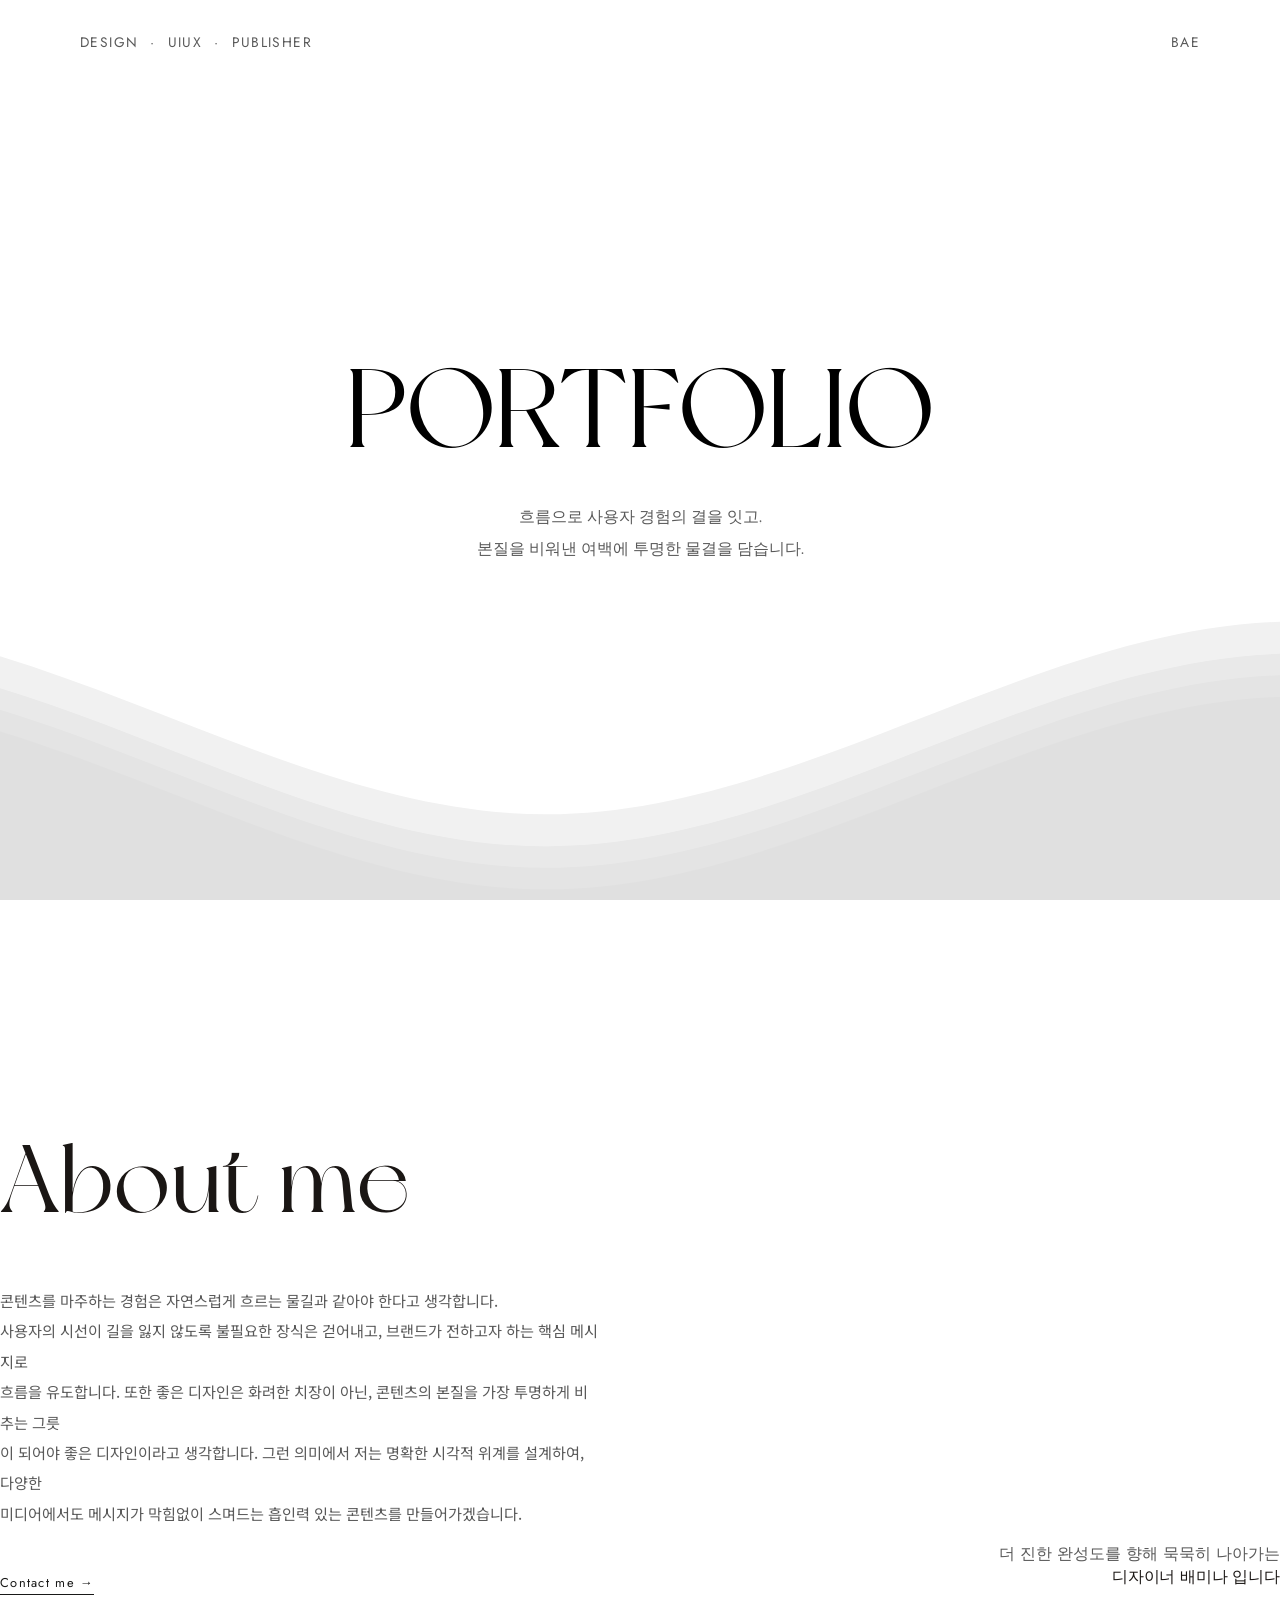
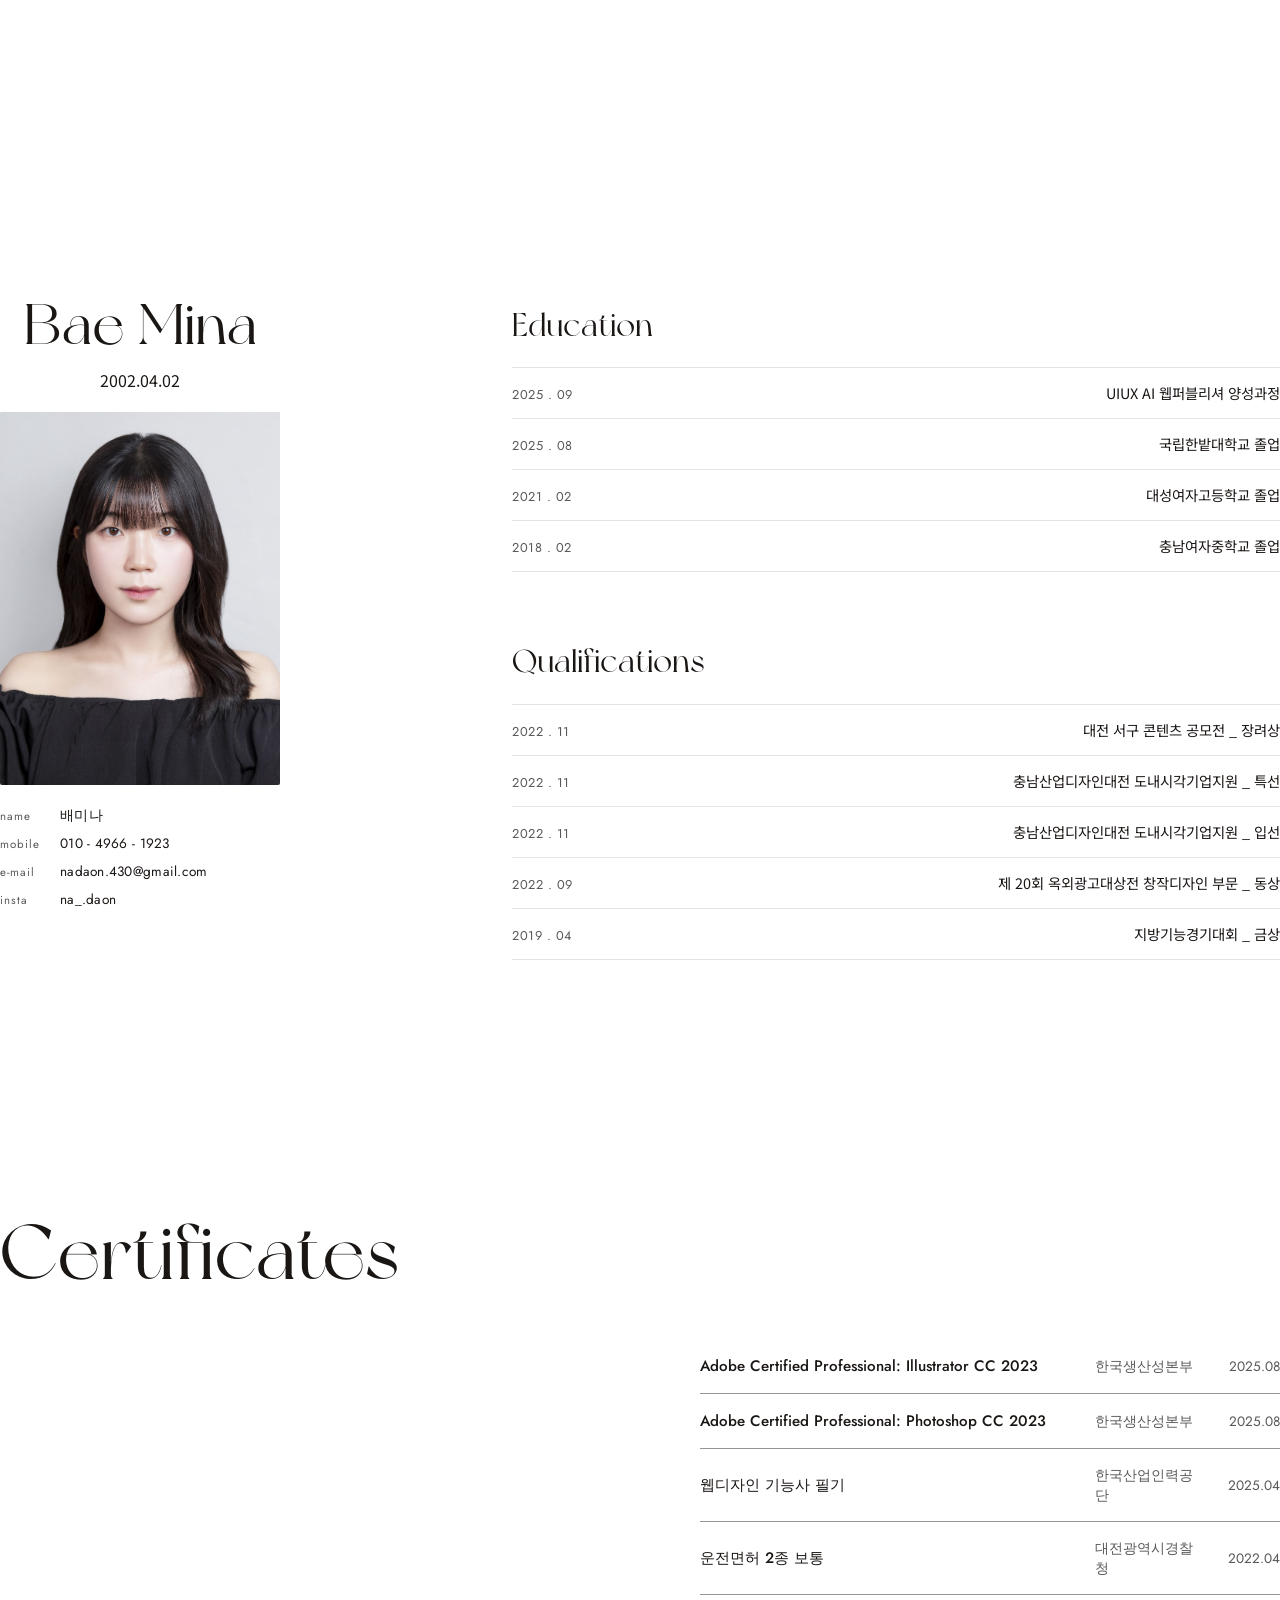
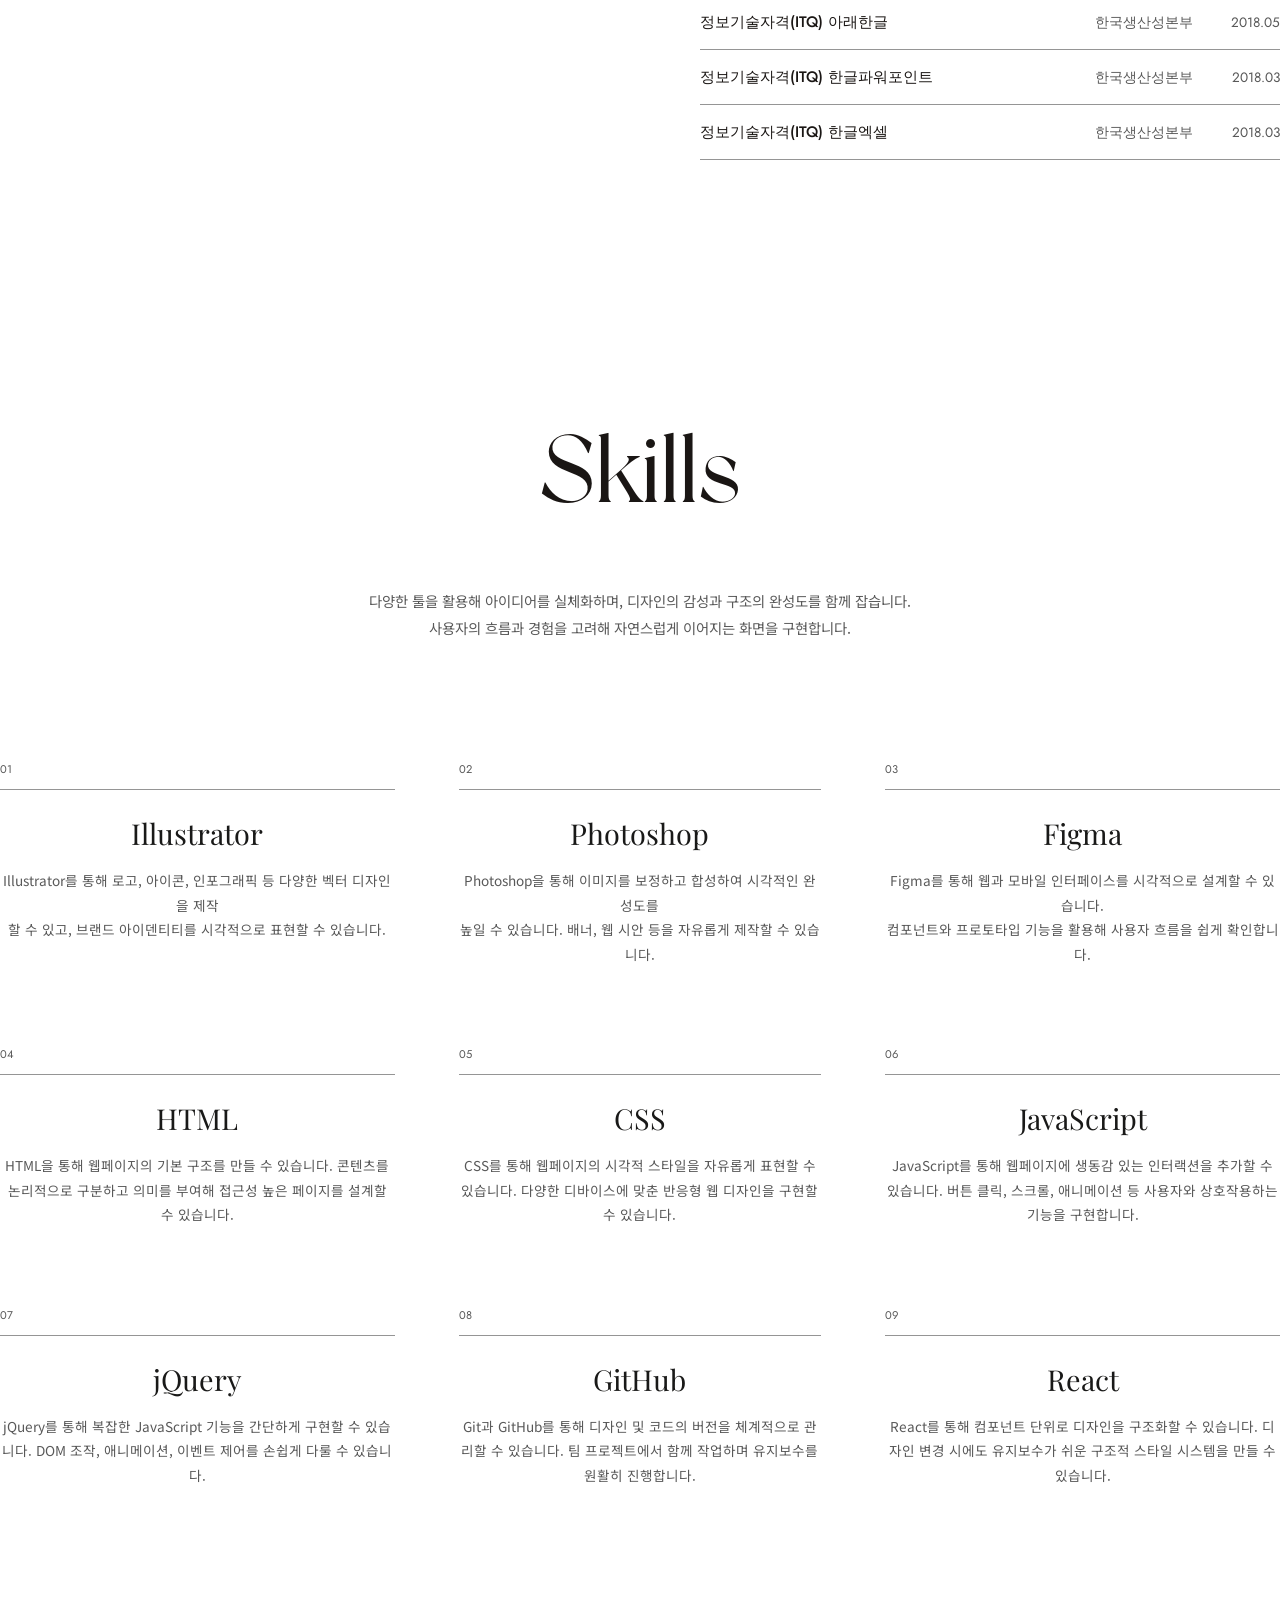
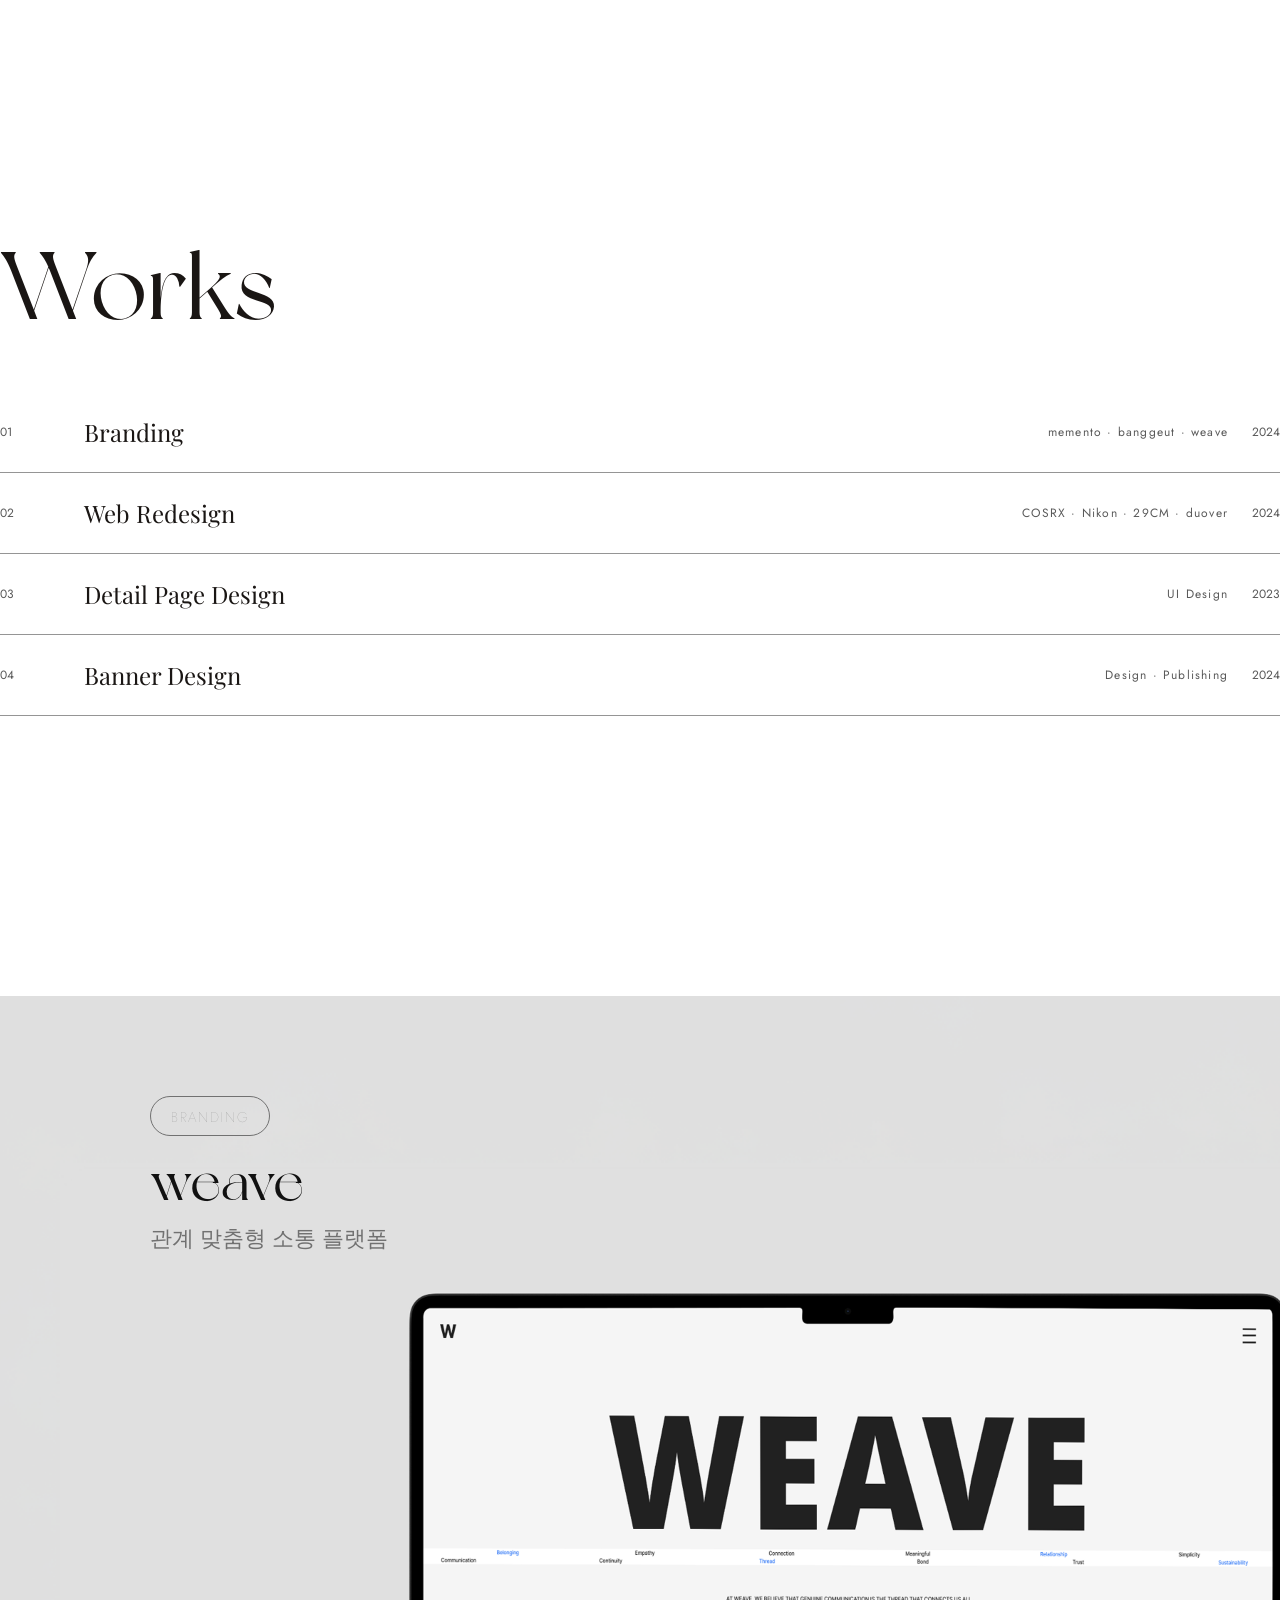
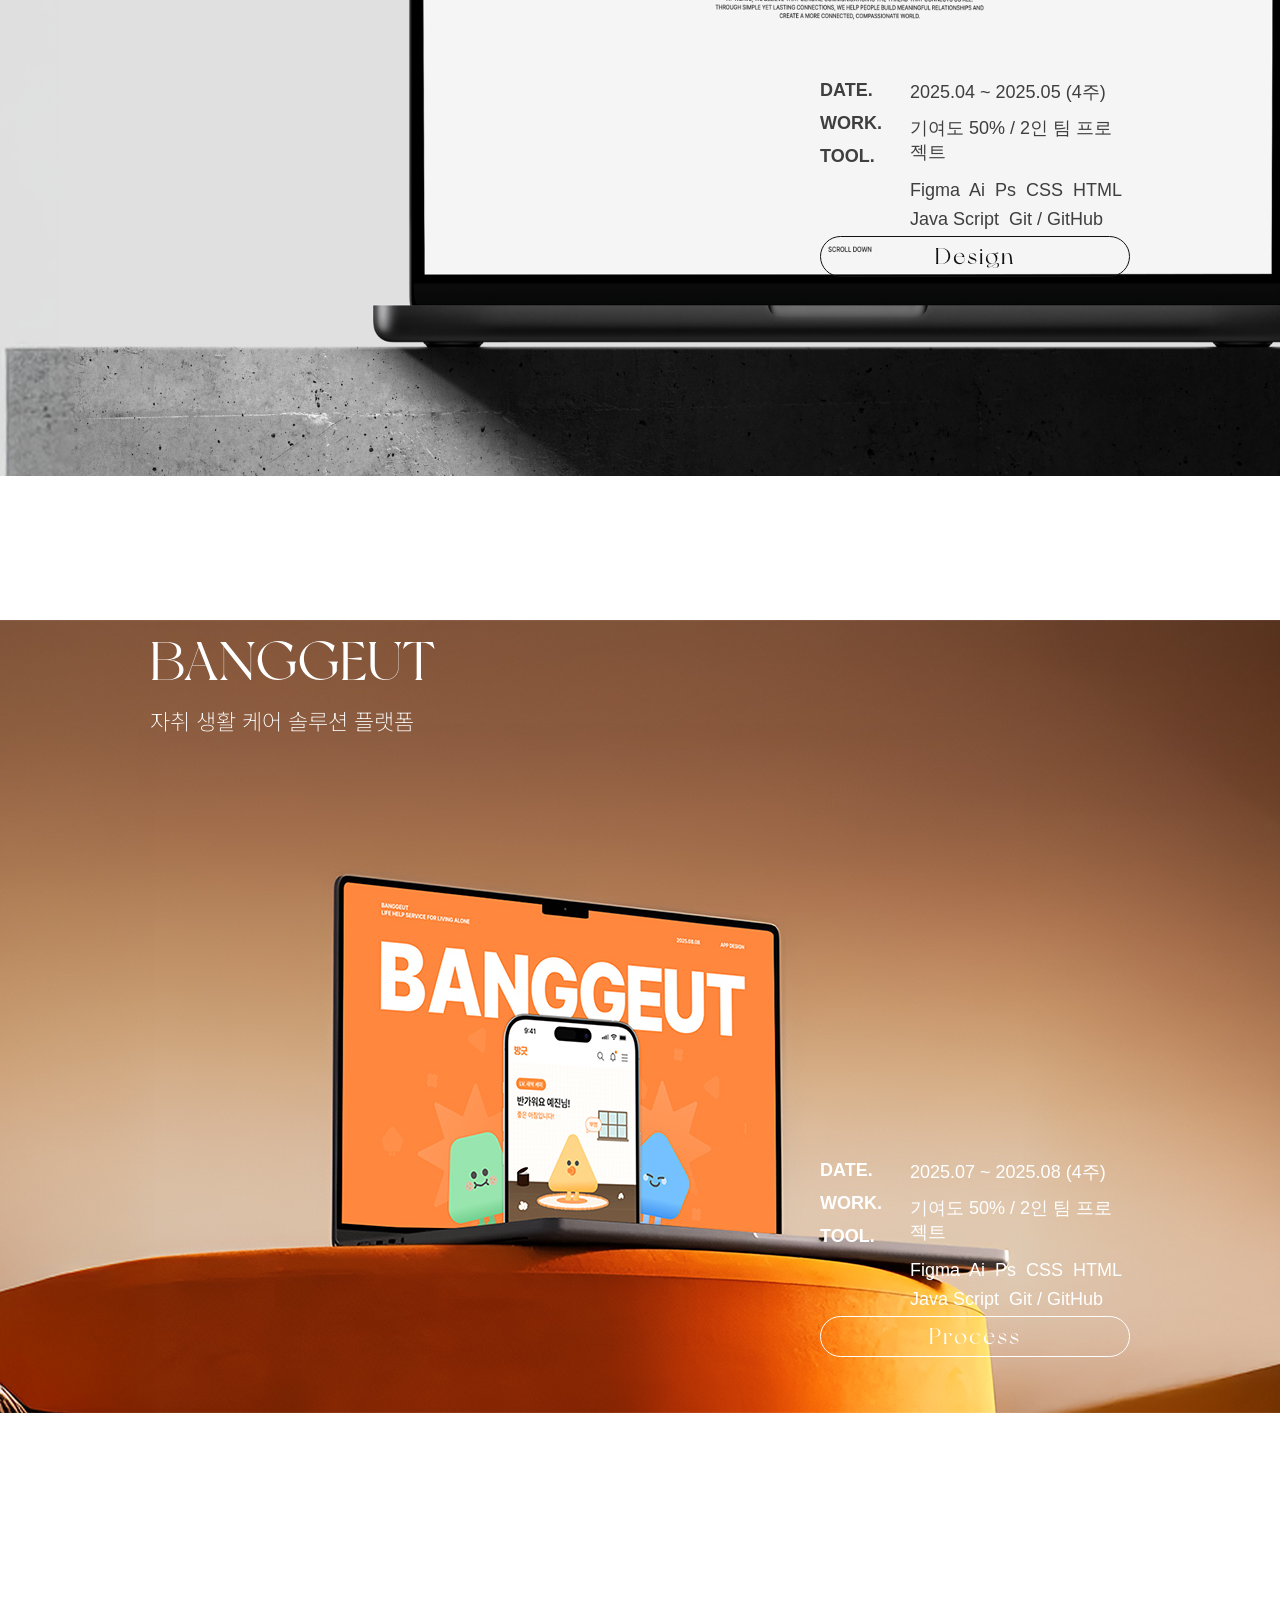
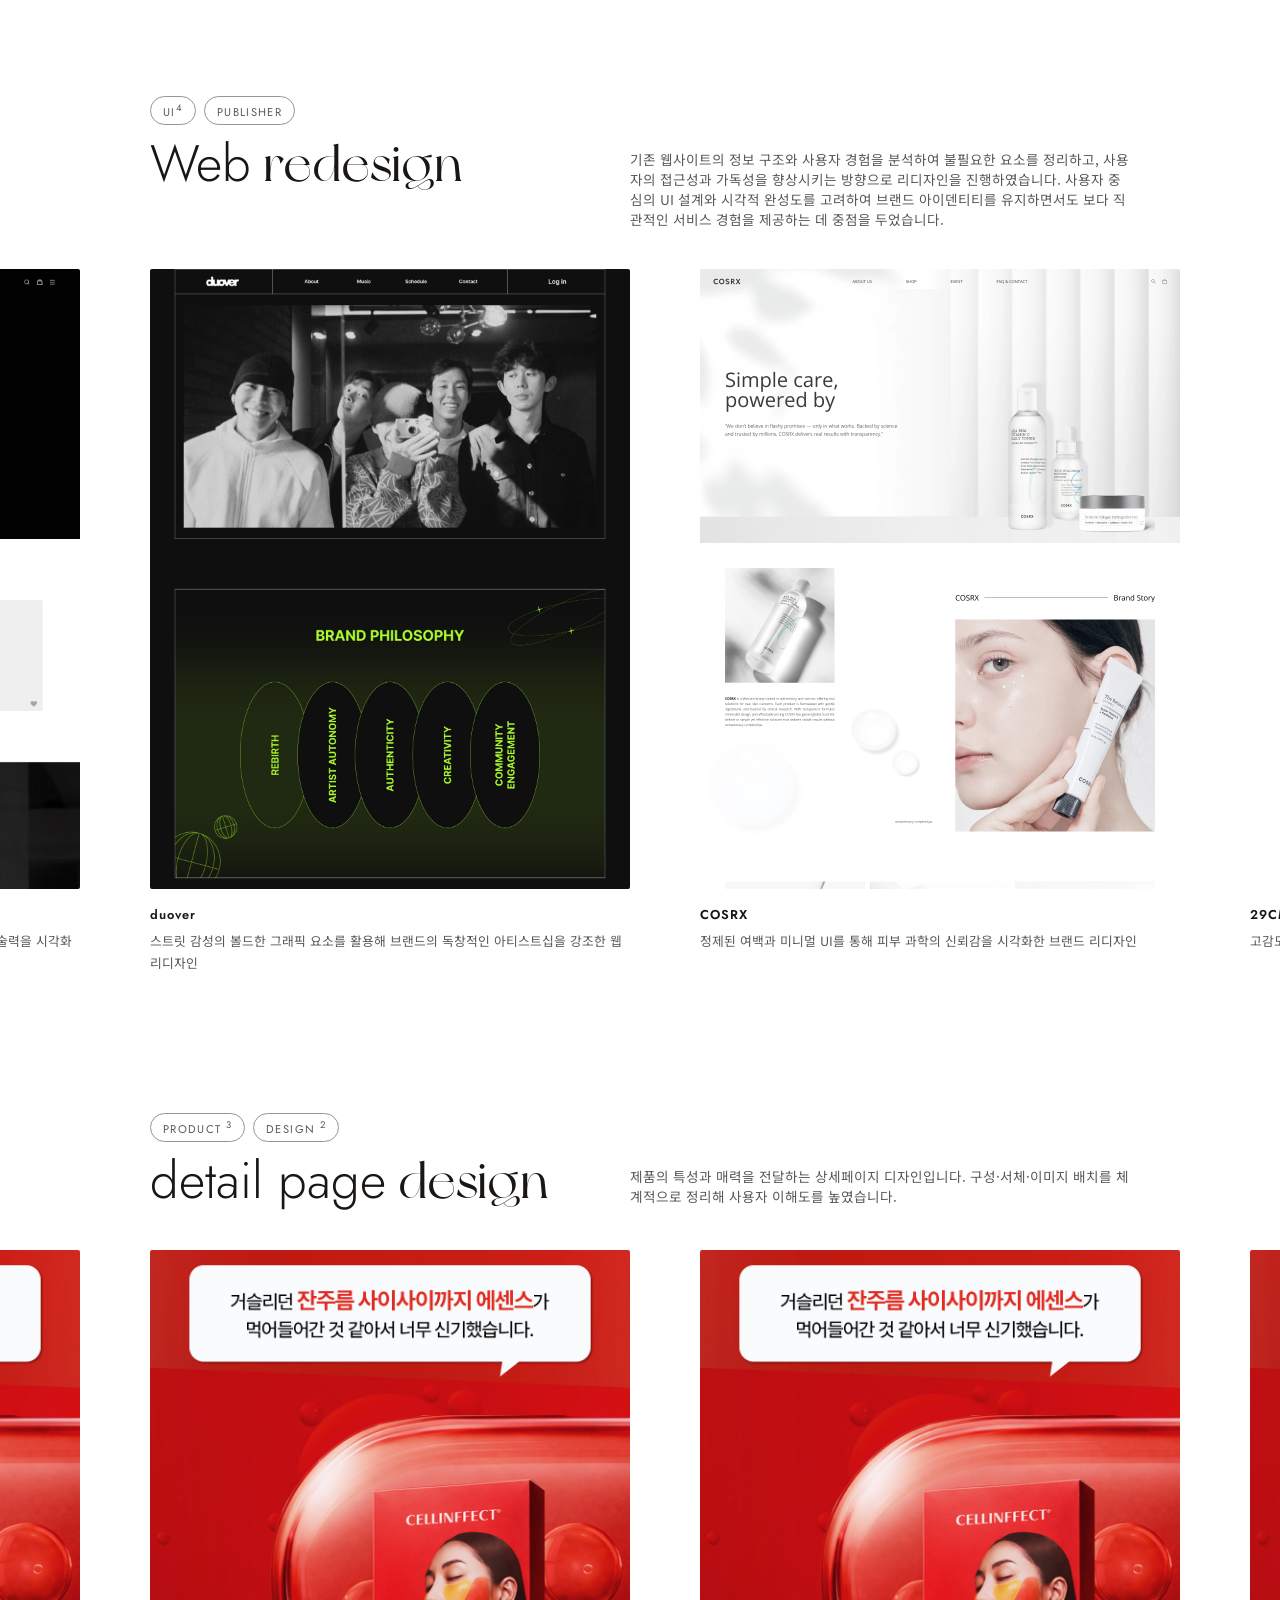
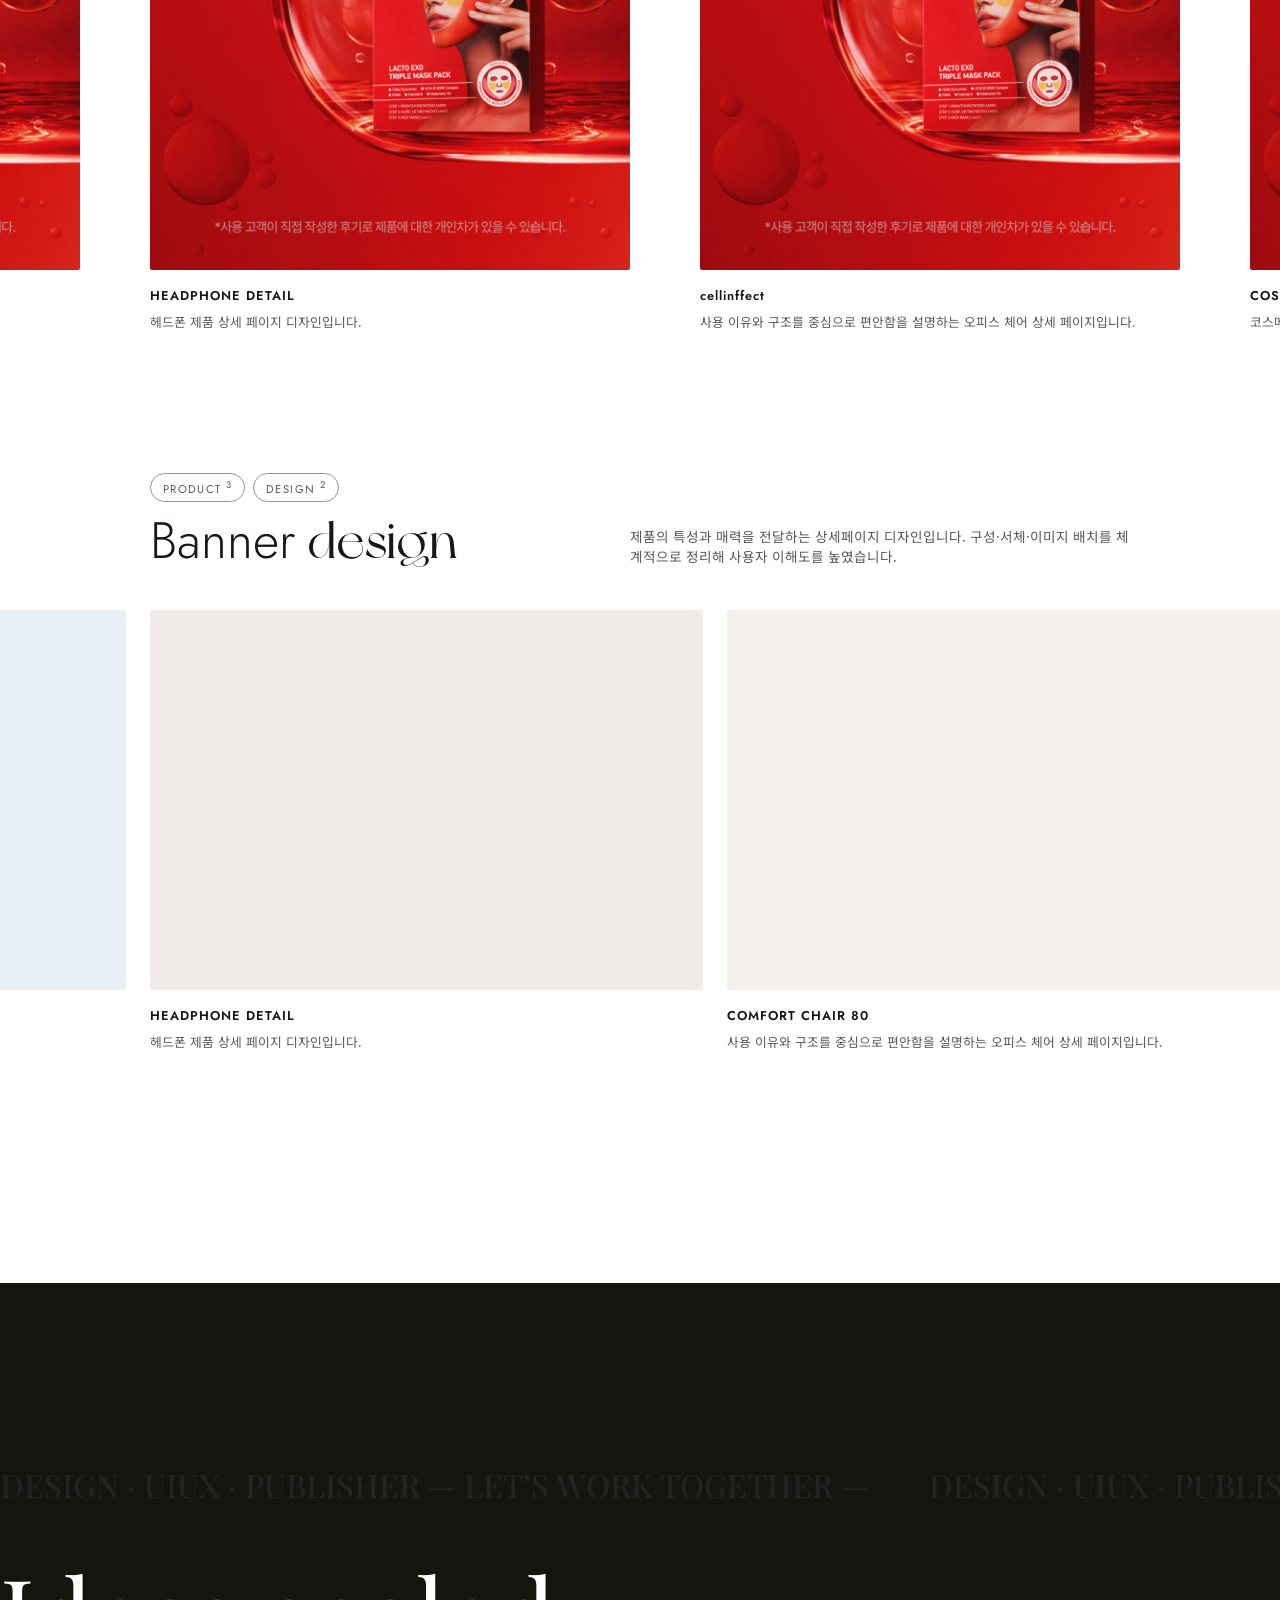
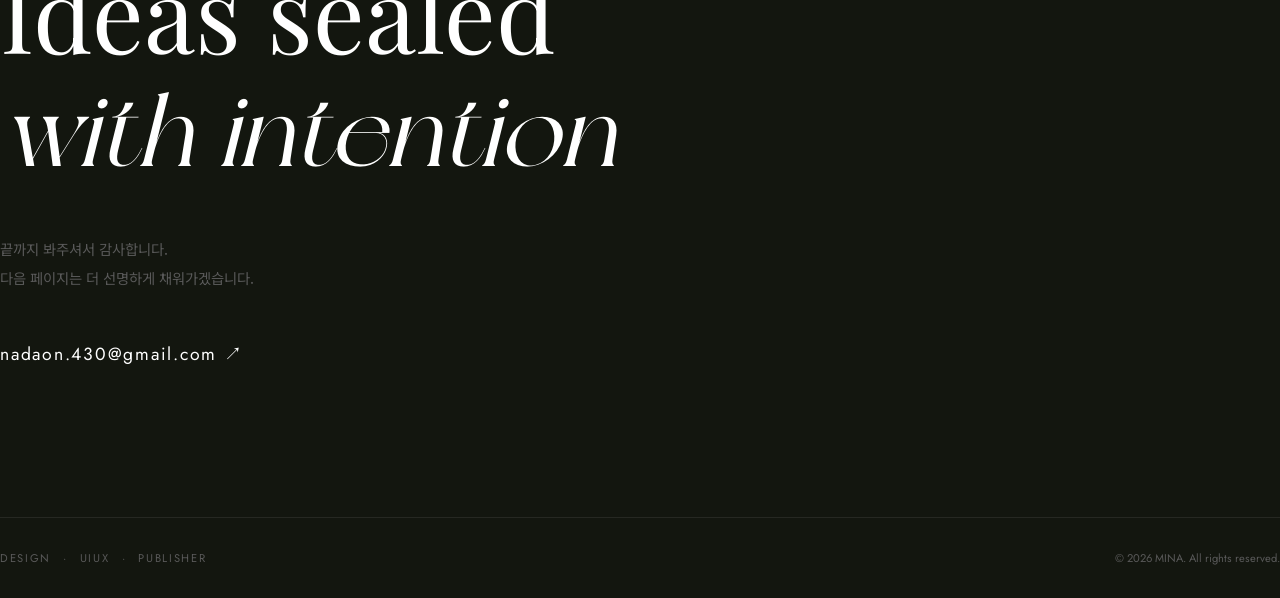
==== index.html @ c27a32f4 "init" ====
<!DOCTYPE html>
<html lang="ko">
<head>
  <meta charset="UTF-8">
  <meta name="viewport" content="width=device-width, initial-scale=1.0">
  <title> BAE MINA - PORTFOLIO </title>

  <!-- OG Tags -->
  <meta property="og:title" content="MINA PORTFOLIO">
  <meta property="og:description" content="웹 퍼블리셔 · 디자이너 포트폴리오">
  <meta property="og:image" content="img/og-image.jpg">
  <meta property="og:type" content="website">

  <!-- Favicon -->
  <link rel="icon" href="./imgs/favicon.png">

  <!-- Google Fonts -->
  <link rel="preconnect" href="https://fonts.googleapis.com">
  <link rel="preconnect" href="https://fonts.gstatic.com" crossorigin>
  <link rel="stylesheet" as="style" crossorigin href="https://cdn.jsdelivr.net/gh/orioncactus/pretendard@v1.3.9/dist/web/static/pretendard.min.css" />
  <link href="https://fonts.googleapis.com/css2?family=Playfair+Display:ital,wght@0,400;0,500;1,400;1,500&family=Jost:wght@300;400;500&family=Noto+Sans+KR:wght@300;400;500&display=swap" rel="stylesheet">
  
  <!-- CSS -->
  <link rel="stylesheet" href="css/reset.css">
  <link rel="stylesheet" href="./style.css">
</head>
<body>
  <!-- =================== intro =================== -->
  <div class="background-text-container">
    <h1 class="bg-wave-text">WAVE</h1>
  </div>

  <!-- =================== cursor =================== -->
  <!-- =================== loading =================== -->
  <div id="loading-page">
    <div class="loader-content">
      <canvas id="loader-canvas"></canvas>
      <p class="loading-label">Loading <span id="loading-percent">0</span>%</p>
    </div>
  </div>

  <canvas id="cursor-canvas"></canvas>

  <!-- =================== HEADER =================== -->
  <header id="header" class="sec">
    <div class="header-content-wrap">
      <nav class="menu-box">

        <!-- nav left -->
        <ul class="nav-group left">
          <li><a href="#intro">INTRO</a></li>
          <li><a href="#about">ABOUT ME</a></li>
          <li><a href="#skills">SKILLS</a></li>
        </ul>

        <!-- nav logo -->
        <div class="logo-box">
          <a class="logo" href="#intro">
            <span class="logo-mark"><img src="./imgs/logo.png" alt=""></span>
          </a>
        </div>

        <!-- nav right -->
        <ul class="nav-group right">
          <li><a href="#works">WORKS</a></li>
          <li><a href="#contact">WORK-DETAIL</a></li>
          <li><a href="#outro">CONTACT</a></li>
        </ul>

      </nav>
    </div>
  </header>

  <!-- =============== MAIN =============== -->
  <main>

    <!-- ============ INTRO ============ -->
    <section id="intro" class="sec sec-intro">
      <div class="con">

        <div class="intro-eyebrow">
          <span>DESIGN</span>
          <span class="dot">·</span>
          <span>UIUX</span>
          <span class="dot">·</span>
          <span>PUBLISHER</span>
          
        </div>

        <div class="intro-sub">PORTFOLIO</p>
          
          <div class="portfolio-info">
            <span>흐름으로 사용자 경험의 결을 잇고,</span>
            <span>본질을 비워낸 여백에 투명한 물결을 담습니다.</span>
          </div>
        </div>

        <div class="intro-eyebrow2">
          <span>BAE</span>
        </div>

      </div>

      <!-- ===== Wave Animation ===== -->
      <div class="intro-waves-wrap">
        <svg class="intro-waves" xmlns="http://www.w3.org/2000/svg" xmlns:xlink="http://www.w3.org/1999/xlink"
          viewBox="0 24 150 28" preserveAspectRatio="none" shape-rendering="auto">
          <defs>
            <path id="intro-gentle-wave" d="M-160 44c30 0 58-18 88-18s 58 18 88 18 58-18 88-18 58 18 88 18 v44h-352z" />
          </defs>
          <g class="intro-parallax">
            <use xlink:href="#intro-gentle-wave" x="48" y="0" fill="rgba(25,25,24,0.06)" />
            <use xlink:href="#intro-gentle-wave" x="48" y="3" fill="rgba(25,25,24,0.04)" />
            <use xlink:href="#intro-gentle-wave" x="48" y="5" fill="rgba(25,25,24,0.025)" />
            <use xlink:href="#intro-gentle-wave" x="48" y="7" fill="rgba(25,25,24,0.015)" />
          </g>
        </svg>
      </div>
      <!-- ===== Wave End ===== -->

    </section>

    <!-- ============ ABOUT ============ -->
    <section id="about" class="sec sec-about">
      <div class="con">

        <div class="about-grid">

          <!-- 좌측: 텍스트 -->
          <div class="about-left">
            <p class="sec-label">About me</p>
            <p class="about-desc">
              콘텐츠를 마주하는 경험은 자연스럽게 흐르는 물길과 같아야 한다고 생각합니다.<br>
              사용자의 시선이 길을 잃지 않도록 불필요한 장식은 걷어내고, 브랜드가 전하고자 하는 핵심 메시지로<br>
              흐름을 유도합니다. 또한 좋은 디자인은 화려한 치장이 아닌, 콘텐츠의 본질을 가장 투명하게 비추는 그릇<br>
              이 되어야 좋은 디자인이라고 생각합니다. 그런 의미에서 저는 명확한 시각적 위계를 설계하여, 다양한<br>
              미디어에서도 메시지가 막힘없이 스며드는 흡인력 있는 콘텐츠를 만들어가겠습니다.
            </p>
            <a href="mailto:nadaon.430@gmail.com" class="about-cta">Contact me →</a>          </div>

          <!-- 우측: 소개 텍스트 -->
          <div class="about-right">
            <div class="about-stamp">
              <p class="about-stamp-text">
                더 진한 완성도를 향해 묵묵히 나아가는<br>
                <strong class="about-stamp-name">디자이너 배미나 입니다</strong>
              </p>
            </div>
          </div>

        </div>

      </div>
    </section>

    <!-- ============ PROFILE ============ -->
    <section id="profile" class="sec sec-profile">
      <div class="profile-inner">

        <!-- 좌측 -->
        <div class="pf-left">
          <div class="pf-name-wrap">
            <p class="pf-name-ko">Bae Mina</p>
            <p>2002.04.02</p>
          </div>
          <div class="pf-photo-wrap">
            <img src="./imgs/profile-mina.jpg" alt="프로필사진" class="pf-photo">
            <div class="pf-contacts">
              <div class="pf-contact-row">
                <span class="pf-contact-label">name</span>
                <span class="pf-contact-val">배미나</span>
              </div>
              <div class="pf-contact-row">
                <span class="pf-contact-label">mobile</span>
                <span class="pf-contact-val">010 - 4966 - 1923</span>
              </div>
              <div class="pf-contact-row">
                <span class="pf-contact-label">e-mail</span>
                <span class="pf-contact-val">nadaon.430@gmail.com</span>
              </div>
              <div class="pf-contact-row">
                <span class="pf-contact-label">insta</span>
                <span class="pf-contact-val">na_.daon</span>
              </div>
            </div>
          </div>
        </div>

        <!-- 우측 -->
        <div class="pf-right">

          <!-- 학력사항 -->
          <div class="pf-section">
            <h3 class="pf-section-title">Education</h3>
            <ul class="pf-list">
              <li class="pf-item">
                <span class="pf-date">2025 . 09</span>
                <span class="pf-desc">UIUX AI 웹퍼블리셔 양성과정</span>
              </li>
              <li class="pf-item">
                <span class="pf-date">2025 . 08</span>
                <span class="pf-desc">국립한밭대학교 졸업</span>
              </li>
              <li class="pf-item">
                <span class="pf-date">2021 . 02</span>
                <span class="pf-desc">대성여자고등학교 졸업</span>
              </li>
              <li class="pf-item">
                <span class="pf-date">2018 . 02</span>
                <span class="pf-desc">충남여자중학교 졸업</span>
              </li>
            </ul>
          </div>

          <!-- 경력사항 -->
          <div class="pf-section">
            <h3 class="pf-section-title">Qualifications</h3>
            <ul class="pf-list">
              <li class="pf-item">
                <span class="pf-date">2022 . 11</span>
                <span class="pf-desc">대전 서구 콘텐츠 공모전 _ 장려상</span>
              </li>
              <li class="pf-item">
                <span class="pf-date">2022 . 11</span>
                <span class="pf-desc">충남산업디자인대전 도내시각기업지원 _ 특선</span>
              </li>
              <li class="pf-item">
                <span class="pf-date">2022 . 11</span>
                <span class="pf-desc">충남산업디자인대전 도내시각기업지원 _ 입선</span>
              </li>
              <li class="pf-item">
                <span class="pf-date">2022 . 09</span>
                <span class="pf-desc">제 20회 옥외광고대상전 창작디자인 부문 _ 동상</span>
              </li>
              <li class="pf-item">
                <span class="pf-date">2019 . 04</span>
                <span class="pf-desc">지방기능경기대회 _ 금상</span>
              </li>
            </ul>
          </div>

        </div><!-- /pf-right -->

      </div>
    </section>

    <!-- ============ CERTIFICATES ============ -->
    <section id="certificates" class="sec sec-certificates">
      <div class="con cert-inner">

        <!-- 좌: 타이틀 + 블루 블러 -->
        <div class="cert-left">
          <h2 class="cert-title">Certificates</h2>
        </div>

        <!-- 우: 자격증 리스트 -->
        <div class="cert-right">
          <ul class="cert-list">
            <li class="cert-item">
              <span class="cert-name">Adobe Certified Professional: Illustrator CC 2023</span>
              <span class="cert-org">한국생산성본부</span>
              <span class="cert-date">2025.08</span>
            </li>
            <li class="cert-item">
              <span class="cert-name">Adobe Certified Professional: Photoshop CC 2023</span>
              <span class="cert-org">한국생산성본부</span>
              <span class="cert-date">2025.08</span>
            </li>
            <li class="cert-item">
              <span class="cert-name">웹디자인 기능사 필기</span>
              <span class="cert-org">한국산업인력공단</span>
              <span class="cert-date">2025.04</span>
            </li>
            <li class="cert-item">
              <span class="cert-name">운전면허 2종 보통</span>
              <span class="cert-org">대전광역시경찰청</span>
              <span class="cert-date">2022.04</span>
            </li>
            <li class="cert-item">
              <span class="cert-name">정보기술자격(ITQ) 아래한글</span>
              <span class="cert-org">한국생산성본부</span>
              <span class="cert-date">2018.05</span>
            </li>
            <li class="cert-item">
              <span class="cert-name">정보기술자격(ITQ) 한글파워포인트</span>
              <span class="cert-org">한국생산성본부</span>
              <span class="cert-date">2018.03</span>
            </li>
            <li class="cert-item">
              <span class="cert-name">정보기술자격(ITQ) 한글엑셀</span>
              <span class="cert-org">한국생산성본부</span>
              <span class="cert-date">2018.03</span>
            </li>
          </ul>
        </div>

      </div>
    </section>

    <!-- ============ SKILLS ============ -->
    <section id="skills" class="sec sec-skills">
      <div class="con">

        <p class="sec-label skills-label">Skills</p>
        <p class="skills-desc">
          다양한 툴을 활용해 아이디어를 실체화하며, 디자인의 감성과 구조의 완성도를 함께 잡습니다.<br>
          사용자의 흐름과 경험을 고려해 자연스럽게 이어지는 화면을 구현합니다.
        </p>

        <div class="skills-grid">

          <div class="skill-item">
            <span class="skill-item-num">01</span>
            <span class="skill-item-line"></span>
            <h3 class="skill-category">Illustrator</h3>
            <p>Illustrator를 통해 로고, 아이콘, 인포그래픽 등 다양한 벡터 디자인을 제작<br>할 수 있고, 브랜드 아이덴티티를 시각적으로 표현할 수 있습니다.</p>
          </div>

          <div class="skill-item">
            <span class="skill-item-num">02</span>
            <span class="skill-item-line"></span>
            <h3 class="skill-category">Photoshop</h3>
            <p>Photoshop을 통해 이미지를 보정하고 합성하여 시각적인 완성도를<br> 높일 수 있습니다. 배너, 웹 시안 등을 자유롭게 제작할 수 있습니다.</p>
          </div>

          <div class="skill-item">
            <span class="skill-item-num">03</span>
            <span class="skill-item-line"></span>
            <h3 class="skill-category">Figma</h3>
            <p>Figma를 통해 웹과 모바일 인터페이스를 시각적으로 설계할 수 있습니다. <br>컴포넌트와 프로토타입 기능을 활용해 사용자 흐름을 쉽게 확인합니다.</p>
          </div>

          <div class="skill-item">
            <span class="skill-item-num">04</span>
            <span class="skill-item-line"></span>
            <h3 class="skill-category">HTML</h3>
            <p>HTML을 통해 웹페이지의 기본 구조를 만들 수 있습니다. 콘텐츠를 논리적으로 구분하고 의미를 부여해 접근성 높은 페이지를 설계할 수 있습니다.</p>
          </div>

          <div class="skill-item">
            <span class="skill-item-num">05</span>
            <span class="skill-item-line"></span>
            <h3 class="skill-category">CSS</h3>
            <p>CSS를 통해 웹페이지의 시각적 스타일을 자유롭게 표현할 수 있습니다. 다양한 디바이스에 맞춘 반응형 웹 디자인을 구현할 수 있습니다.</p>
          </div>

          <div class="skill-item">
            <span class="skill-item-num">06</span>
            <span class="skill-item-line"></span>
            <h3 class="skill-category">JavaScript</h3>
            <p>JavaScript를 통해 웹페이지에 생동감 있는 인터랙션을 추가할 수 있습니다. 버튼 클릭, 스크롤, 애니메이션 등 사용자와 상호작용하는 기능을 구현합니다.</p>
          </div>

          <div class="skill-item">
            <span class="skill-item-num">07</span>
            <span class="skill-item-line"></span>
            <h3 class="skill-category">jQuery</h3>
            <p>jQuery를 통해 복잡한 JavaScript 기능을 간단하게 구현할 수 있습니다. DOM 조작, 애니메이션, 이벤트 제어를 손쉽게 다룰 수 있습니다.</p>
          </div>

          <div class="skill-item">
            <span class="skill-item-num">08</span>
            <span class="skill-item-line"></span>
            <h3 class="skill-category">GitHub</h3>
            <p>Git과 GitHub를 통해 디자인 및 코드의 버전을 체계적으로 관리할 수 있습니다. 팀 프로젝트에서 함께 작업하며 유지보수를 원활히 진행합니다.</p>
          </div>

          <div class="skill-item">
            <span class="skill-item-num">09</span>
            <span class="skill-item-line"></span>
            <h3 class="skill-category">React</h3>
            <p>React를 통해 컴포넌트 단위로 디자인을 구조화할 수 있습니다. 디자인 변경 시에도 유지보수가 쉬운 구조적 스타일 시스템을 만들 수 있습니다.</p>
          </div>

        </div>

      </div>
    </section>

    <!-- ============ WORKS ============ -->
    <section id="works" class="sec sec-works">
      <div class="con con-works">

        <p class="sec-label">Works</p>

        <!-- 작업 인덱스 목록 -->
        <div class="works-index">
          <ul class="works-list">
            <li class="works-item" data-target="branding-weave">
              <span class="works-num">01</span>
              <span class="works-name">Branding</span>
              <span class="works-category">memento · banggeut · weave </span>
              <span class="works-year">2024</span>
            </li>
            <li class="works-item" data-target="slide-web">
              <span class="works-num">02</span>
              <span class="works-name">Web Redesign</span>
              <span class="works-category">COSRX · Nikon · 29CM · duover </span>
              <span class="works-year">2024</span>
            </li>
            <li class="works-item" data-target="slide-detail">
              <span class="works-num">03</span>
              <span class="works-name">Detail Page Design</span>
              <span class="works-category">UI Design</span>
              <span class="works-year">2023</span>
            </li>
            <li class="works-item" data-target="slide-banner">
              <span class="works-num">04</span>
              <span class="works-name">Banner Design</span>
              <span class="works-category">Design · Publishing</span>
              <span class="works-year">2024</span>
            </li>
          </ul>
        </div>

      </div>

      <!-- ============ BRANDING - WEAVE ============ -->
      <section id="branding-weave" class="sec">
        <div class="con">
          <div class="branding-title-box">
            <button class="branding-ti-cat">BRANDING</button>
            <div class="branding-ti">weave</div>
            <div class="branding-ti-sub">관계 맞춤형 소통 플랫폼</div>
          </div>
          <div class="branding-top" fade="up" data-delay="0.2">
            <div class="project-info-box">
              <div class="project-info-name">
                <span class="info-name">DATE.</span>
                <span class="info-name">WORK.</span>
                <span class="info-name">TOOL.</span>
              </div>
              <div class="project-info-txt">
                <p class="info-txt">2025.04 ~ 2025.05 (4주)</p>
                <p class="info-txt">기여도 50% / 2인 팀 프로젝트</p>
                <p class="info-txt-3">Figma &nbsp;Ai&nbsp; Ps&nbsp; CSS&nbsp; HTML<br>Java Script&nbsp; Git / GitHub</p>
              </div>
            </div>
          </div>
          <div class="branding-bottom" fade="up" data-delay="0.2">
            <div class="btn-group">
              <button class="btn-1"><a href="https://mina2042.github.io/weave-project/" target="_blank">Design</a></button>
            </div>
          </div>
        </div>
      </section>

      <!-- ============ BRANDING - BANGGEUT ============ -->
      <section id="branding-banggeut" class="sec">
        <div class="con">
          <div class="branding-title-box">
            <button class="branding-ti-cat">BRANDING</button>
            <div class="branding-ti">BANGGEUT</div>
            <div class="branding-ti-sub">자취 생활 케어 솔루션 플랫폼</div>
          </div>
          <div class="branding-top" fade="up" data-delay="0.2">
            <div class="project-info-box">
              <div class="project-info-name">
                <span class="info-name">DATE.</span>
                <span class="info-name">WORK.</span>
                <span class="info-name">TOOL.</span>
              </div>
              <div class="project-info-txt">
                <p class="info-txt">2025.07 ~ 2025.08 (4주)</p>
                <p class="info-txt">기여도 50% / 2인 팀 프로젝트</p>
                <p class="info-txt-3">Figma &nbsp;Ai&nbsp; Ps&nbsp; CSS&nbsp; HTML<br>Java Script&nbsp; Git / GitHub</p>
              </div>
            </div>
          </div>
          <div class="branding-bottom" fade="up" data-delay="0.2">
            <div class="btn-group">
              <button class="btn-2"><a href="https://mina2042.github.io/banggeut-project/" target="_blank">Process</a></button>
            </div>
          </div>
        </div>
      </section>

      <!-- 작업 슬라이드 영역 (con 밖으로 풀블리드) -->
      <div class="works-slides-wrap">
        <!-- WEB REDESIGN -->
        <div class="works-slide-section" id="slide-web">
          <div class="slide-header con">
            <div class="slide-tags">
              <span class="slide-tag">UI<sup>4</sup></span>
              <span class="slide-tag">PUBLISHER<sup></sup></span>
            </div>
            <div class="slide-header-bottom">
              <h3 class="slide-title"><span>Web</span>&nbsp;redesign</h3>
              <p class="slide-desc">기존 웹사이트의 정보 구조와 사용자 경험을 분석하여 불필요한 요소를 정리하고, 사용자의 접근성과 가독성을 향상시키는 방향으로 리디자인을 진행하였습니다. 사용자 중심의 UI 설계와 시각적 완성도를 고려하여 브랜드 아이덴티티를 유지하면서도 보다 직관적인 서비스 경험을 제공하는 데 중점을 두었습니다.</p>
            </div>
          </div>
          <div class="slide-track-wrap">
            <div class="slide-track" id="track-web">
              <!-- 1 -->
              <div class="slide-card" data-popup="web-01">
                <div class="slide-card-img" style="background-image: url('./imgs/29cm.jpg'); background-size: cover; background-position: top;">
                  <div class="slide-overlay">
                    <span class="btn-design" data-popup="web-01">( SHOW DESIGN )</span>
                  <span class="btn-process" data-popup="web-01-process">( SHOW PROCESS )</span>
                  </div>
                </div>
                <h4 class="slide-card-title">29CM</h4>
                <p class="slide-card-desc">고감도 브랜드 이미지를 살린 미니멀한 레이아웃을 사용하여 리디자인했습니다.</p>
              </div>
              <!-- 2 -->
              <div class="slide-card" data-popup="web-02">
                <div class="slide-card-img" style="background-image: url('./imgs/nikon.jpg'); background-size: cover; background-position: top;">
                  <div class="slide-overlay">
                    <span class="btn-design" data-popup="web-02">( SHOW DESIGN )</span>
                    <span class="btn-process" data-popup="web-02-process">( SHOW PROCESS )</span>
                  </div>
                </div>
                <h4 class="slide-card-title">Nikon</h4>
                <p class="slide-card-desc">깊이 있는 블랙 톤과 미니멀한 타이포그래피로 니콘만의 압도적인 광학 기술력을 시각화하여 리디자인했습니다.</p>
              </div>
              <!-- 3 -->
              <div class="slide-card" data-popup="web-03">
                <div class="slide-card-img" style="background-image: url('./imgs/./duover.jpg'); background-size: cover; background-position: top;">
                  <div class="slide-overlay">
                    <span class="btn-design" data-popup="web-03">( SHOW DESIGN )</span>
                    <span class="btn-process" data-popup="web-03-process">( SHOW PROCESS )</span>
                  </div>
                </div>
                <h4 class="slide-card-title">duover</h4>
                <p class="slide-card-desc">스트릿 감성의 볼드한 그래픽 요소를 활용해 브랜드의 독창적인 아티스트십을 강조한 웹 리디자인</p>
              </div>
              <!-- 4 -->
              <div class="slide-card" data-popup="web-04">
                <div class="slide-card-img" style="background-image: url('./imgs/cosrx.webp'); background-size: cover; background-position: top;">
                  <div class="slide-overlay">
                    <span class="btn-design" data-popup="web-04">( SHOW DESIGN )</span>
                    <span class="btn-process" data-popup="web-04-process">( SHOW PROCESS )</span>
                  </div>
                </div>
                <h4 class="slide-card-title">COSRX</h4>
                <p class="slide-card-desc">정제된 여백과 미니멀 UI를 통해 피부 과학의 신뢰감을 시각화한 브랜드 리디자인</p>
              </div>
            </div>
          </div>
        </div>

        <!-- DETAIL PAGE DESIGN -->
        <div class="works-slide-section" id="slide-detail">
          <div class="slide-header con">
            <div class="slide-tags">
              <span class="slide-tag">PRODUCT <sup>3</sup></span>
              <span class="slide-tag">DESIGN <sup>2</sup></span>
            </div>
            <div class="slide-header-bottom">
              <h3 class="slide-title"><span>detail page</span>&nbsp;design</h3>
              <p class="slide-desc">제품의 특성과 매력을 전달하는 상세페이지 디자인입니다. 구성·서체·이미지 배치를 체계적으로 정리해 사용자 이해도를 높였습니다.</p>
            </div>
          </div>
          <div class="slide-track-wrap">
            <div class="slide-track" id="track-detail">
              <div class="slide-card" data-popup="detail-01">
                <div class="slide-card-img" style="background-image: url('imgs/detail-1.jpg'); background-size: cover; background-position: bottom;">
                  <div class="slide-overlay"><span class="btn-design" data-popup="detail-01">( SHOW DESIGN )</span></div>
                </div>
                <h4 class="slide-card-title">cellinffect</h4>
                <p class="slide-card-desc">사용 이유와 구조를 중심으로 편안함을 설명하는 오피스 체어 상세 페이지입니다.</p>
              </div>
              <div class="slide-card" data-popup="detail-02">
                <div class="slide-card-img" style="background-image: url('imgs/detail-1.jpg'); background-size: cover; background-position: bottom;">
                  <div class="slide-overlay"><span class="btn-design" data-popup="detail-02">( SHOW DESIGN )</span></div>
                </div>
                <h4 class="slide-card-title">COSMETIC DETAIL</h4>
                <p class="slide-card-desc">코스메틱 제품 상세 페이지 디자인입니다.</p>
              </div>
              <div class="slide-card" data-popup="detail-03">
                <div class="slide-card-img" style="background-image: url('imgs/detail-1.jpg'); background-size: cover; background-position: bottom;">
                  <div class="slide-overlay"><span class="btn-design" data-popup="detail-03">( SHOW DESIGN )</span></div>
                </div>
                <h4 class="slide-card-title">HEADPHONE DETAIL</h4>
                <p class="slide-card-desc">헤드폰 제품 상세 페이지 디자인입니다.</p>
              </div>
            </div>
          </div>
        </div>

        <!-- BANNER DESIGN -->
        <div class="works-slide-section" id="slide-banner">
          <div class="slide-header con">
            <div class="slide-tags">
              <span class="slide-tag">PRODUCT <sup>3</sup></span>
              <span class="slide-tag">DESIGN <sup>2</sup></span>
            </div>
            <div class="slide-header-bottom">
              <h3 class="slide-title"><span>Banner</span>&nbsp;design</h3>
              <p class="slide-desc">제품의 특성과 매력을 전달하는 상세페이지 디자인입니다. 구성·서체·이미지 배치를 체계적으로 정리해 사용자 이해도를 높였습니다.</p>
            </div>
          </div>
          <div class="slide-track-wrap">
            <div class="slide-track" id="track-detail">
              <div class="slide-card" data-popup="banner-01">
                <div class="slide-card-img" style="background-color:#f5f0eb;">
                  <div class="slide-overlay"><span class="btn-design" data-popup="banner-01">( SHOW DESIGN )</span></div>
                </div>
                <h4 class="slide-card-title">COMFORT CHAIR 80</h4>
                <p class="slide-card-desc">사용 이유와 구조를 중심으로 편안함을 설명하는 오피스 체어 상세 페이지입니다.</p>
              </div>
              <div class="slide-card" data-popup="banner-02">
                <div class="slide-card-img" style="background-color:#e8eef5;">
                  <div class="slide-overlay"><span class="btn-design" data-popup="banner-02">( SHOW DESIGN )</span></div>
                </div>
                <h4 class="slide-card-title">COSMETIC DETAIL</h4>
                <p class="slide-card-desc">코스메틱 제품 상세 페이지 디자인입니다.</p>
              </div>
              <div class="slide-card" data-popup="banner-03">
                <div class="slide-card-img" style="background-color:#f0ebe8;">
                  <div class="slide-overlay"><span class="btn-design" data-popup="banner-03">( SHOW DESIGN )</span></div>
                </div>
                <h4 class="slide-card-title">HEADPHONE DETAIL</h4>
                <p class="slide-card-desc">헤드폰 제품 상세 페이지 디자인입니다.</p>
              </div>
              <!-- 복제 -->
              <div class="slide-card" data-popup="banner-01">
                <div class="slide-card-img" style="background-color:#f5f0eb;">
                  <div class="slide-overlay"><span class="btn-design" data-popup="banner-01">( SHOW DESIGN )</span></div>
                </div>
                <h4 class="slide-card-title">COMFORT CHAIR 80</h4>
                <p class="slide-card-desc">사용 이유와 구조를 중심으로 편안함을 설명하는 오피스 체어 상세 페이지입니다.</p>
              </div>
              <div class="slide-card" data-popup="banner-02">
                <div class="slide-card-img" style="background-color:#e8eef5;">
                  <div class="slide-overlay"><span class="btn-design" data-popup="banner-02">( SHOW DESIGN )</span></div>
                </div>
                <h4 class="slide-card-title">COSMETIC DETAIL</h4>
                <p class="slide-card-desc">코스메틱 제품 상세 페이지 디자인입니다.</p>
              </div>
              <div class="slide-card" data-popup="banner-03">
                <div class="slide-card-img" style="background-color:#f0ebe8;">
                  <div class="slide-overlay"><span class="btn-design" data-popup="banner-03">( SHOW DESIGN )</span></div>
                </div>
                <h4 class="slide-card-title">HEADPHONE DETAIL</h4>
                <p class="slide-card-desc">헤드폰 제품 상세 페이지 디자인입니다.</p>
              </div>
            </div>
          </div>
        </div>
      </div><!-- /works-slides-wrap -->
    </section>
    

    <!-- ============ OUTRO ============ -->
    <section id="outro" class="sec sec-outro">
      <div class="con">

        <!-- 마르퀴 텍스트 (레퍼런스의 흘러가는 텍스트) -->
        <div class="outro-marquee">
          <span>DESIGN · UIUX · PUBLISHER — LET’S WORK TOGETHER — </span>
        </div>

        <h2 class="outro-title">
          Ideas sealed<br>
          <em>with intention</em>
        </h2>

        <p class="outro-sub">
          끝까지 봐주셔서 감사합니다.<br>
          다음 페이지는 더 선명하게 채워가겠습니다.
        </p>

        <a href="mailto:nadaon.430@gmail.com" class="outro-email">nadaon.430@gmail.com ↗</a>

      </div>
    </section>

  </main>

  <!-- =============== POPUP MODAL =============== -->
  <div id="popup-overlay" class="popup-overlay">
    <div class="popup-inner">
      <!-- 좌: 이미지 스크롤 영역 -->
      <div class="popup-left">
        <div class="popup-img-scroll">
          <div class="popup-img-placeholder" id="popup-img">
            <!-- 이미지 또는 목업 들어갈 자리 -->
            <img src="" alt="" id="popup-main-img">
          </div>
        </div>
      </div>
      <!-- 우: 프로젝트 정보 -->
      <div class="popup-right">
        <div class="popup-tags" id="popup-tags"></div>
        <h2 class="popup-project-title" id="popup-title">Project info</h2>
        <div class="popup-divider"></div>
        <div class="popup-section">
          <h4 id="popup-sub-title"></h4>
          <p id="popup-overview"></p>
        </div>
        <div class="popup-divider"></div>
        <div class="popup-section">
          <h4>Design Intent</h4>
          <p id="popup-intent"></p>
        </div>
      </div>
      <!-- 닫기 버튼 -->
      <button class="popup-close" id="popup-close">✕</button>
    </div>
  </div>

  <!-- =============== FOOTER =============== -->
  <footer id="footer">
    <div class="con">
      <ul class="footer-nav">
        <li>DESIGN</li>
        <li>·</li>
        <li>UIUX</li>
        <li>·</li>
        <li>PUBLISHER</li>
      </ul>
      <p class="footer-copy">© 2026 MINA. All rights reserved.</p>
    </div>
  </footer>

  <!-- JS -->
  <script src="./script.js"></script>

</body>
</html>
---- style.css ----
/* ====================
  CSS VARIABLES
  ==================== */
:root {

  /* Color */
  --color-bg: #FFFFFF;           /* 화이트 */
  --color-bg-dark: #13160f;      /* 딥 다크 브라운 */
  --color-primary: #191918;      /* 딥 버건디 (실링왁스 메인 컬러) */
  --color-primary-light: #707070;
  --color-accent: #FFFFFF;       /* 골드/앰버 (왁스 반짝임) */
  --color-text: #1A1614;         /* 본문 텍스트 */
  --color-text-muted: #595959;   /* 서브 텍스트 */
  --color-border: #959595;       /* 구분선 */
  --color-white: #FFFFFF;

  /* Typography */
  --font-serif: 'Playfair Display', Georgia, serif;    /* 대형 타이틀용 */
  --font-sans: 'Noto Sans KR', sans-serif;             /* 한글 본문용 */
  --font-pre: 'Jost', sans-serif;                     /* 소형 영어, 라벨용 */

  /* Spacing */
  --section-padding: 150px;
  --con-max-width: 1400px;

  /* Transition */
  --transition: all 0.3s ease;
  --transition-slow: all 0.6s cubic-bezier(0.25, 0.46, 0.45, 0.94);
}

  @font-face {
      font-family: 'NewYork';
      src: url('./font/NewYork.otf') format('woff2');
      font-weight: normal;
      font-style: normal;
  }


/* ====================
  BASE
  ==================== */

/* nomalize  */
* { box-sizing: border-box; margin: 0; padding: 0; }
ul, li { list-style: none; margin: 0; padding: 0; }
a { text-decoration: none; color: inherit; }

body {
  font-family: var(--font-sans);
  background-color: var(--color-bg);
  color: var(--color-text);
  font-size: 1rem;
}

.con {
  max-width: var(--con-max-width);
  margin: 0 auto;
  padding: var(--con-padding);
}

.sec {
  padding: var(--section-padding) 0;
}

.sec-label {
  font-family: 'NewYork', serif;
  font-size: clamp(6rem, 5vw, 4rem);
  font-weight: 300;
  color: var(--color-text);
  margin-bottom: 48px;
  /* text-align: center; */
}

em {
  font-family: 'NewYork', serif;
}

/* ====================
  loading
  ==================== */
#loading-page {
  position: fixed;
  inset: 0;
  background-color: #000000;
  z-index: 10000;
  display: flex;
  justify-content: center;
  align-items: center;
  transition: opacity 0.8s ease;
}

.loader-content {
  text-align: center;
  display: flex;
  flex-direction: column;
  align-items: center;
  gap: 14px;
}

#loader-canvas {
  width: 160px;
  height: 80px;
}

.loading-label {
  font-family: var(--font-pre);
  font-size: 0.9rem;
  color: rgba(255, 255, 255, 0.8);
  font-weight: 400;
  letter-spacing: 0.08em;
}

/* --- 잉크 커서 캔버스 스타일 (추가) --- */
#cursor-canvas {
  position: fixed;
  top: 0;
  left: 0;
  width: 100%;
  height: 100%;
  pointer-events: none; /* 클릭 방해 금지 */
  z-index: 9999;
}

/* 기존 style.css의 나머지 코드들... */

/* ====================
  cursor
  ==================== */

.bg-wave-text {
  position: fixed;
  top: 50%;
  left: 50%;
  transform: translate(-50%, -50%);
  white-space: nowrap;
  font-family: 'NewYork', serif;
  font-size: 15vw;
  font-weight: 500;
  color: #000000;
  z-index: 2;
  pointer-events: none;
  user-select: none;

  /* 마스크: 커서 위치에만 잉크번짐처럼 드러남 */
  -webkit-mask-image: radial-gradient(circle 0px at -9999px -9999px, black 30%, transparent 70%);
  -webkit-mask-repeat: no-repeat;
  mask-image: radial-gradient(circle 0px at -9999px -9999px, black 30%, transparent 70%);
  mask-repeat: no-repeat;
  transition: -webkit-mask-image 0.05s, mask-image 0.05s;
}


/* ============================
  HEADER
  ============================ */
#header {
  position: fixed;
  top: 0;
  left: 0;
  width: 100%;
  z-index: 100;
  padding: 0;
  background-color: transparent;
  transition: var(--transition);
  /* intro 위에서는 투명하게 */
  pointer-events: none;
  opacity: 0;
}

#header.scrolled {
  background-color: rgba(255, 255, 255, 0.92);
  backdrop-filter: blur(8px);
  pointer-events: auto;
  opacity: 1;
}

.header-content-wrap {
  max-width: var(--con-max-width);
  margin: 0 auto;
  padding: var(--con-padding);
}

.menu-box {
  display: flex;
  justify-content: space-between;
  align-items: center;
  height: 64px;
}

.nav-group {
  display: flex;
  gap: 150px;
}

.nav-group a {
  font-family: var(--font-pre);
  letter-spacing: 0.10em;
  font-size: 0.8rem;
  color: var(--color-text-muted);
  transition: var(--transition);
}

.nav-group a:hover {
  color: var(--color-primary);
}

.logo-box {
  display: flex;
  align-items: center;
  justify-content: center;
}

.logo-mark > img {
  width: 60px;
  height: 60px;
  display: flex;
  align-items: center;
  justify-content: center;
}


/* ============================
   INTRO
   ============================ */
.sec-intro {
  min-height: 100vh;
  display: flex;
  align-items: center;
  position: relative;
}

.intro-eyebrow {
  position: absolute;
  top: 32px;
  left: 80px;
  font-family: var(--font-pre);
  font-size: 0.86rem;
  letter-spacing: 0.10em;
  color: var(--color-text-muted);
  display: flex;
  align-items: center;
  gap: 12px;
}

.intro-eyebrow2 {
  position: absolute;
  top: 32px;
  right: 80px;
  font-family: var(--font-pre);
  font-size: 0.86rem;
  letter-spacing: 0.10em;
  color: var(--color-text-muted);
  display: flex;
  align-items: center;
  gap: 12px;
}

.intro-title {
  font-family: var(--font-serif);
  font-size: clamp(3rem, 7vw, 6rem);
  font-weight: 300;
  line-height: 1.15;
  margin-bottom: 32px;
  color: #13160f;
}

.intro-sub {
  font-size: 7rem;
  font-family: 'NewYork', serif;
  color: #000000;
  text-align: center;
}

.intro-sub > span {
  font-size: 1rem;
  font-family: 'NewYork', serif;
  color: #4f4f4f;
  line-height: -100px;
}

.portfolio-info {
  display: flex;
  flex-direction: column;
  margin-top: 30px;    
  gap: 10px;          
}

.portfolio-info span {
  font-size: 1rem;    
  line-height: 1.4;
  color: var(--color-text-muted);
}

.intro-scroll-hint {
  display: flex;
  align-items: center;
  gap: 16px;
  font-family: var(--font-pre);
  font-size: 0.7rem;
  letter-spacing: 0.15em;
  color: var(--color-text-muted);
}

.scroll-line {
  display: block;
  width: 60px;
  height: 1px;
  background-color: var(--color-text-muted);
}

/* ── Intro Wave ── */
.intro-waves-wrap {
  position: absolute;
  bottom: 0;
  left: 0;
  width: 100%;
  overflow: hidden;
  line-height: 0;
  pointer-events: none;
}

.intro-waves {
  display: block;
  width: 100%;
  height: 300px;
}

.intro-parallax > use {
  animation: intro-wave-move 25s cubic-bezier(.55, .5, .45, .5) infinite;
}
.intro-parallax > use:nth-child(1) {
  animation-delay: -2s;
  animation-duration: 7s;
}
.intro-parallax > use:nth-child(2) {
  animation-delay: -3s;
  animation-duration: 10s;
}
.intro-parallax > use:nth-child(3) {
  animation-delay: -4s;
  animation-duration: 13s;
}
.intro-parallax > use:nth-child(4) {
  animation-delay: -5s;
  animation-duration: 20s;
}

@keyframes intro-wave-move {
  0%   { transform: translate3d(-90px, 0, 0); }
  100% { transform: translate3d(85px, 0, 0); }
}

@media (max-width: 768px) {
  .intro-waves { height: 80px; }
}


/* ============================
   ABOUT
   ============================ */
.about-grid {
  display: grid;
  grid-template-columns: 1fr 1fr;
  gap: 80px;
  align-items: end;
  padding-top: 70px;
}

.about-title {
  font-family: var(--font-serif);
  font-size: clamp(2rem, 4vw, 3.5rem);
  font-weight: 300;
  line-height: 1.3;
  margin-bottom: 32px;
}

.about-title strong {
  font-weight: 600;
  color: var(--color-primary);
}

.about-desc {
  font-size: 0.95rem;
  line-height: 2;
  color: var(--color-text-muted);
  margin-bottom: 40px;
}

.about-cta {
  font-family: var(--font-pre);
  font-size: 0.8rem;
  letter-spacing: 0.1em;
  color: var(--color-primary);
  border-bottom: 1px solid var(--color-primary);
  padding-bottom: 2px;
  transition: var(--transition);
}

.about-cta:hover {
  opacity: 0.6;
}

.about-tags {
  display: flex;
  flex-wrap: wrap;
  gap: 8px;
  margin-bottom: 48px;
}

.about-tags li {
  font-family: var(--font-pre);
  font-size: 0.75rem;
  letter-spacing: 0.1em;
  padding: 6px 16px;
  border: 1px solid var(--color-border);
  color: var(--color-text-muted);
  border-radius: 2px;
}

.about-stamp {
  padding-bottom: 4px;
}

.about-stamp-text {
  font-family: var(--font-pre);
  font-size: 1rem;
  color: var(--color-text-muted);
  margin: 0;
  text-align: right;
}

.about-stamp-name {
  display: block;
  font-family: var(--font-pre);
  font-weight: 800;
  font-size: clamp(1.4rem);
  font-weight: 500;
  color: var(--color-text);
  letter-spacing: -0.01em;
}



/* ============================
   PROFILE (레퍼런스 레이아웃)
   ============================ */
.sec-profile {
  padding: var(--section-padding) 0;
  background-color: #f2f0ed;
}

.profile-inner {
  display: grid;
  grid-template-columns: 36% 64%;
  max-width: var(--con-max-width);
  margin: 0 auto;
  padding: 0 80px 0 0px;
  gap: 80px;
  /* align-items: start; */ /* 기존 속성 주석 처리 또는 제거 */
  align-items: stretch; /* 그리드 열 높이를 동일하게 맞춰 상단 정렬 */
}

/* 1. 프로필 섹션 전체 배경색 화이트로 수정 */
#profile {
  background-color: #ffffff;
}

/* ── 좌측 ── */
.pf-left {
  display: flex;
  flex-direction: column;
  align-items: flex-start; /* 전체 틀은 왼쪽 그리드 라인에 고정 */
  text-align: left;
  width: 100%;
}

.pf-top-labels {
  display: flex;
  justify-content: space-between;
  align-items: center;
  width: 100%;
  margin-bottom: 48px;
}

.pf-label-left,
.pf-label-right {
  font-family: var(--font-pre);
  font-size: 0.72rem;
  letter-spacing: 0.12em;
  color: var(--color-text-muted);
  font-weight: 400;
}

.pf-name-wrap {
  display: flex;
  flex-direction: column;
  align-items: center; /* [수정] 이미지 크기 안에서 가운데 정렬 */
  text-align: center;  /* [수정] 텍스트 행 가운데 정렬 */
  max-width: 280px;    /* [추가] 이미지 가로폭과 똑같이 제한 */
  width: 100%;
  margin-bottom: 20px;
  margin-top: 0; /* 상단 여백 제거 */
}

/* p 태그 기본 여백 초기화 및 가운데 정렬 */
.pf-name-ko, 
.pf-name-en {
  text-align: center; /* [수정] 가운데 정렬 */
  margin-left: 0;
  margin-right: 0;
}

.pf-name-ko {
  font-family: 'NewYork', serif;
  font-size: clamp(2.6rem, 4.5vw, 4rem);
  font-weight: 400;
  color: var(--color-text);
  line-height: 1.1;
  margin-bottom: 12px;
}

.pf-name-en {
  font-family: var(--font-pre);
  font-size: 0.85rem;
  color: var(--color-text-muted);
  letter-spacing: 0.06em;
}

.pf-photo-wrap {
  display: flex;
  flex-direction: column;
  align-items: flex-start;
  width: 100%;
  margin-bottom: 20px;
}

.pf-photo {
  width: 100%;
  max-width: 280px; /* 중심 기준이 되는 이미지 가로 폭 */
  aspect-ratio: 3 / 4;
  object-fit: cover;
  object-position: center top;
  border-radius: 2px;
  background-color: #d8d5d0;
  display: block;
}

.pf-contacts {
  display: flex;
  flex-direction: column;
  gap: 8px;
  padding-top: 20px;
  max-width: 280px;    /* [수정] 이미지 가로폭과 똑같이 제한 */
  width: 100%;
}

.pf-contact-row {
  display: flex;
  gap: 16px;
  align-items: baseline;
}

.pf-contact-label {
  font-family: var(--font-pre);
  font-size: 0.72rem;
  color: var(--color-text-muted);
  letter-spacing: 0.08em;
  min-width: 44px;
  text-align: left; /* 라벨-값 간의 구조 유지를 위해 텍스트는 좌측 정렬 유지 */
}

.pf-contact-val {
  font-family: var(--font-pre);
  font-size: 0.85rem;
  color: var(--color-text);
  letter-spacing: 0.02em;
}
/* ── 우측 ── */
.pf-right {
  display: flex;
  flex-direction: column;
  gap: 56px;
}

.pf-section {
  display: flex;
  flex-direction: column;
  margin-top: 0; /* 상단 여백 제거 */
}

.pf-section-title {
  font-family: 'NewYork', serif;
  font-size: clamp(1.6rem, 2.5vw, 2.2rem);
  font-weight: 400;
  color: var(--color-text);
  margin-bottom: 24px;
  margin-top: 0; /* 상단 여백 제거 */
  line-height: 1.1;        /* 좌측 이름의 line-height(1.1)와 비율 통일 */
  margin-top: 0.5em;
}

.pf-list {
  display: flex;
  flex-direction: column;
}

.pf-item {
  display: flex;
  justify-content: space-between;
  align-items: baseline;
  padding: 14px 0;
  border-bottom: 1px solid rgba(149,149,149,0.25);
}

.pf-item:first-child {
  border-top: 1px solid rgba(149,149,149,0.25);
}

.pf-date {
  font-family: var(--font-pre);
  font-size: 0.8rem;
  color: var(--color-text-muted);
  letter-spacing: 0.04em;
  flex-shrink: 0;
}

.pf-desc {
  font-family: var(--font-sans);
  font-size: 0.9rem;
  color: var(--color-text);
  text-align: right;
}


/* ============================
   RESUME
   ============================ */
.sec-resume {
  padding: var(--section-padding) 0;
  position: relative;
}

.resume-inner {
  display: grid;
  grid-template-columns: 38% 62%;
  max-width: var(--con-max-width);
  margin: 0 auto;
  gap: 80px;
}

/* 좌측 */
.resume-left {
  display: flex;
  flex-direction: column;
}

.resume-top-label {
  display: flex;
  justify-content: space-between;
  align-items: center;
  margin-bottom: 60px;
}

.resume-tag-left,
.resume-tag-right {
  font-family: var(--font-pre);
  font-size: 0.72rem;
  letter-spacing: 0.12em;
  color: #888;
  font-weight: 400;
}

.resume-name-wrap {
  margin-bottom: 48px;
}

.resume-name-en {
  font-family: 'NewYork', serif;
  font-size: clamp(2.4rem, 4vw, 3.6rem);
  font-weight: 400;
  color: var(--color-text);
  line-height: 1.1;
  margin-bottom: 10px;
}

.resume-birth {
  font-family: var(--font-pre);
  font-size: 0.85rem;
  color: #888;
  letter-spacing: 0.06em;
}

/* 사진 영역 */
.resume-photo-wrap {
  flex: 1;
  display: flex;
  align-items: center;
  justify-content: flex-start;
  margin-bottom: 48px;
}

.resume-photo-placeholder {
  width: 220px;
  height: 280px;
  background-color: #d8d5d0;
  border-radius: 2px;
  background-size: cover;
  background-position: center top;
}

/* 연락처 */
.resume-contacts {
  display: flex;
  flex-direction: column;
  gap: 10px;
  padding-top: 0;
}

.resume-contact-row {
  display: flex;
  gap: 20px;
  align-items: baseline;
}

.resume-contact-label {
  font-family: var(--font-pre);
  font-size: 0.72rem;
  color: #888;
  letter-spacing: 0.06em;
  min-width: 52px;
}

.resume-contact-val {
  font-family: var(--font-pre);
  font-size: 0.85rem;
  color: var(--color-text);
  letter-spacing: 0.02em;
}

/* 우측 */
.resume-right {
  display: flex;
  flex-direction: column;
  gap: 0;
  padding-top: 0;
}

.resume-section {
  margin-bottom: 56px;
}

.resume-section-title {
  font-family: 'NewYork', serif;
  font-size: clamp(1.4rem, 2.5vw, 2rem);
  font-weight: 400;
  color: var(--color-text);
  margin-bottom: 28px;
}

.resume-list {
  display: flex;
  flex-direction: column;
}

.resume-item {
  display: grid;
  grid-template-columns: 200px 1fr;
  gap: 20px;
  align-items: baseline;
  padding: 14px 0;
}

.resume-date {
  font-family: var(--font-pre);
  font-size: 0.82rem;
  color: #888;
  letter-spacing: 0.04em;
}

.resume-content {
  font-family: var(--font-pre);
  font-size: 0.9rem;
  color: var(--color-text);
  text-align: right;
  letter-spacing: 0.01em;
}


/* ============================
   CERTIFICATES 최종 스케일 조정 버전
   ============================ */
.sec-certificates {
  position: relative;
  overflow: hidden;
  /* 섹션의 위아래 여백을 줄여 전체적인 크기 축소 */
  padding: 100px 0; 
}

.cert-inner {
  display: flex;
  justify-content: space-between;
  min-height: 550px; 
  /* max-width: 1200px;  */
  /* margin: 0 auto; */
}

.cert-left {
  position: relative;
  /* 타이틀을 왼쪽 상단에 배치 */
  align-self: flex-start;
  flex: 0 0 auto;
}

.cert-blur {
  position: absolute;
  top: -50px;
  left: -150px;
  width: 320px;
  height: 320px;
background: radial-gradient(
  circle, 
  rgba(47, 59, 30, 0.45) 0%,   /* 중심: #2F3B1E에 투명도 45% */
  rgba(74, 89, 56, 0.15) 50%,  /* 중간: 조금 더 밝은 그린 톤 */
  transparent 75%              /* 끝단: 자연스럽게 사라짐 */
);  border-radius: 50%;
  filter: blur(40px);
  pointer-events: none;
}

.cert-title {
  font-family: 'NewYork', serif;
  /* 타이틀 크기를 시안에 맞춰 살짝 축소 */
  font-size: clamp(3rem, 6vw, 4.8rem); 
  font-weight: 400;
  color: var(--color-text);
  line-height: 1.1;
  position: relative;
  z-index: 1;
}

.cert-right {
  /* 리스트 뭉치를 오른쪽 하단에 배치 */
  align-self: flex-end;
  /* 리스트 전체 너비를 줄여서 우측에 콤팩트하게 배치 */
  flex: 0 0 580px; 
  padding: 0;
}

.cert-list {
  width: 100%;
}

.cert-item {
  display: grid;
  /* 시안 이미지처럼 간격 최적화 */
  grid-template-columns: 1.4fr 110px 60px;
  gap: 15px;
  align-items: center;
  /* 행 높이를 줄여 전체 크기 축소 */
  padding: 16px 0; 
  border-bottom: 1px solid var(--color-border);
}

.cert-item:first-child {
  border-top: none; 
}

.cert-name {
  font-family: var(--font-pre);
  /* 텍스트 크기 미세 조정 */
  font-size: 0.95rem; 
  font-weight: 500; 
  color: var(--color-text);
}

.cert-org {
  font-family: var(--font-pre);
  font-size: 0.85rem;
  color: var(--color-text-muted);
  text-align: left;
}

.cert-date {
  font-family: var(--font-pre);
  font-size: 0.85rem;
  color: var(--color-text-muted);
  text-align: right;
}


/* ============================
   SKILLS
   ============================ */

.sec-skills .sec-label {
  margin-bottom: 60px;
}

.skills-label {
  text-align: center;
}

.skills-desc {
  text-align: center;
  font-size: 0.9rem;
  line-height: 1.9;
  color: var(--color-text-muted);
  margin-bottom: 80px;
}

.skills-grid {
  display: grid;
  grid-template-columns: repeat(3, 1fr);
  gap: 0;
  padding: 0; 
  width: 100%;
}


.skill-item {
  padding: 40px 32px;
}

.skill-item-num {
  font-family: var(--font-pre);
  font-size: 0.7rem;
  color: var(--color-text-muted);
  display: block;
  margin-bottom: 12px;
}

.skills-grid .skill-item:nth-child(3n+1) {
  padding-left: 0;
}

.skills-grid .skill-item:nth-child(3n) {
  padding-right: 0;
}

.skill-item-line {
  display: block;
  width: 100%;
  height: 1px;
  background-color: var(--color-border);
  margin-bottom: 24px;
}

.skill-category {
  font-family: var(--font-serif);
  font-size: 1.8rem;
  font-weight: 300;
  margin-bottom: 16px;
  color: var(--color-primary);
  text-align: center;
}

.skill-item p {
  font-size: 0.85rem;
  line-height: 1.8;
  color: var(--color-text-muted);
  text-align: center;
}


/* ============================
   WORKS — INDEX
   ============================ */
.con-works {
  padding-bottom: 200px;
}

.works-list {
  margin-bottom: 80px;
}

.works-item {
  display: grid;
  grid-template-columns: 60px 1fr auto auto;
  align-items: center;
  gap: 24px;
  padding: 24px 0;
  border-bottom: 1px solid var(--color-border);
  transition: var(--transition);
  cursor: pointer;
}

.works-item:hover {
  padding-left: 12px;
}

.works-num {
  font-family: var(--font-pre);
  font-size: 0.75rem;
  color: var(--color-text-muted);
}

.works-name {
  font-family: var(--font-serif);
  font-size: 1.5rem;
  font-weight: 300;
}

.works-category {
  font-family: var(--font-pre);
  font-size: 0.75rem;
  letter-spacing: 0.1em;
  color: var(--color-text-muted);
}

.works-year {
  font-family: var(--font-pre);
  font-size: 0.75rem;
  color: var(--color-text-muted);
}

/* 썸네일 그리드 */
.works-thumb-grid {
  display: grid;
  grid-template-columns: repeat(3, 1fr);
  gap: 16px;
}

.thumb-item {
  aspect-ratio: 4/3;
  overflow: hidden;
  background-color: var(--color-border);
}

.thumb-item img {
  width: 100%;
  height: 100%;
  object-fit: cover;
  transition: transform 0.5s ease;
}

.thumb-item:hover img {
  transform: scale(1.03);
}

/* ============================
   WORKS — BRANDING
   ============================ */
#branding-weave {
  max-width: 1920px;
  height: 1080px;
  padding: 100px 150px 100px 150px;
  background: url(./imgs/weave-branding.png);
  background-size: cover;
  background-position: -15px; 
  background-repeat: no-repeat;
}

/* ============================
   WORKS — BRANDING WEAVE
   ============================ */
#branding-weave .branding-title-box {
  width: 100%;
  height: 370px;
}

#branding-weave .branding-title-box .branding-ti-cat {
  font-family: var(--font-pre);
  font-weight: 100;
  font-size: 14px;
  letter-spacing: 0.12em;
  display: flex;
  align-items: center;
  justify-content: center;
  background: transparent;
  border: 1px solid #717171;
  border-radius: 20px;
  color: #717171;
  padding: 10px 20px 8px 20px;
}

#branding-weave .branding-title-box .branding-ti {
  color: #111111;
  font-family: 'NewYork', serif;
  font-size: 55px;
  padding-top: 12px;
}

#branding-weave .branding-title-box .branding-ti-sub {
  color: #717171;
  font-family: 'Pretendard', sans-serif;
  font-weight: 300;
  font-size: 22px;
  padding-top: 10px;
}

#branding-weave .branding-top {
  width: 100%;
  height: 370px;
  display: flex;
  flex-direction: column;
  justify-content: flex-end;
  align-items: flex-end;
}

#branding-weave .branding-top .project-info-box {
  width: auto;
  height: 168px;
  display: flex;
  margin-top: 180px;
}

#branding-weave .project-info-name .info-name {
  width: 90px;
  color: #3F3F3F;
  font-family: 'Pretendard', sans-serif;
  font-weight: 600;
  font-size: 18px;
  display: flex;
  padding-top: 12px;
}

#branding-weave .project-info-box {
  width: 308px;
}

#branding-weave .project-info-txt .info-txt {
  width: 220px;
  color: #3F3F3F;
  font-family: 'Pretendard', sans-serif;
  font-weight: 400;
  font-size: 18px;
  display: flex;
  padding-top: 12px;
}

#branding-weave .project-info-txt .info-txt-3 {
  width: 220px;
  color: #3F3F3F;
  font-family: 'Pretendard', sans-serif;
  font-weight: 400;
  font-size: 18px;
  display: flex;
  padding-top: 12px;
  line-height: 1.6;
}

#branding-weave .branding-bottom {
  width: 100%;
  height: 139px;
  display: flex;
  flex-direction: column;
  justify-content: flex-start;
  align-items: flex-end;
}

#branding-weave .branding-bottom .btn-group {
  width: 310px;
  display: flex;
  gap: 10px;
}

#branding-weave .branding-bottom .btn-group button {
  width: 100%;
  font-family: NewYork, serif;
  letter-spacing: 2px;
  font-weight: 300;  
  font-size: 22px;
  align-items: center;
  justify-content: center;
  background: transparent;
  border: 1px solid #111111;
  border-radius: 90px;
  color: #111111;
  padding: 6px 40px;
}

#branding-weave .branding-bottom .btn-group button a {
  display: block;
}

#branding-weave .branding-bottom .btn-group button:hover {
  background-color: #111111;
  color: #ffffff;
  border-color: #111111;
}

/* ============================
   WORKS — BRANDING BANGGEUT
   ============================ */
#branding-banggeut {
  max-width: 1920px;
  height: 1080px;
  padding: 100px 150px;
  background: url(./imgs/banggeut-branding.jpg);
  background-size: 150%;
  background-position: center;
  background-repeat: no-repeat;
}

#branding-banggeut .branding-title-box {
  width: 100%;
  height: 370px;
}

#branding-banggeut .branding-title-box .branding-ti-cat {
  font-family: var(--font-pre);
  font-size: 14px;
  letter-spacing: 0.12em;
  display: flex;
  align-items: center;
  justify-content: center;
  background: transparent;
  border: 1px solid #ffffff;
  border-radius: 20px;
  color: #ffffff;
  padding: 10px 20px 8px 20px;
}

#branding-banggeut .branding-title-box .branding-ti {
  color: #ffffff;
  font-family: 'NewYork', serif;
  font-size: 55px;
  padding-top: 12px;
}

#branding-banggeut .branding-title-box .branding-ti-sub {
  color: #ffffff;
  font-weight: 200;
  font-size: 22px;
  padding-top: 10px;
}

#branding-banggeut .branding-top {
  width: 100%;
  height: 370px;
  display: flex;
  flex-direction: column;
  justify-content: flex-end;
  align-items: flex-end;
}

#branding-banggeut .branding-top .project-info-box {
  width: auto;
  height: 168px;
  display: flex;
  margin-top: 180px;
}

#branding-banggeut .project-info-name .info-name {
  width: 90px;
  color: #ffffff;
  font-family: 'Pretendard', sans-serif;
  font-weight: 600;
  font-size: 18px;
  display: flex;
  padding-top: 12px;
}

#branding-banggeut .project-info-box {
  width: 308px;
}

#branding-banggeut .project-info-txt .info-txt {
  width: 220px;
  color: #ffffff;
  font-family: 'Pretendard', sans-serif;
  font-weight: 400;
  font-size: 18px;
  display: flex;
  padding-top: 12px;
}

#branding-banggeut .project-info-txt .info-txt-3 {
  width: 220px;
  color: #ffffff;
  font-family: 'Pretendard', sans-serif;
  font-weight: 400;
  font-size: 18px;
  display: flex;
  padding-top: 12px;
  line-height: 1.6;
}

#branding-banggeut .branding-bottom {
  width: 100%;
  height: 139px;
  display: flex;
  flex-direction: column;
  justify-content: flex-start;
  align-items: flex-end;
}

#branding-banggeut .branding-bottom .btn-group {
  width: 310px;
  display: flex;
  gap: 10px;
}

#branding-banggeut .branding-bottom .btn-group button {
  width: 100%;
  font-family: 'NewYork', serif;
  letter-spacing: 2px;
  font-size: 22px;
  align-items: center;
  justify-content: center;
  background: transparent;
  border: 1px solid #ffffff;
  border-radius: 90px;
  color: #ffffff;
  padding: 6px 40px;
}

#branding-banggeut .branding-bottom .btn-group button a {
  display: block;
}

#branding-banggeut .branding-bottom .btn-group button:hover {
  background-color: #111111;
  border-color: #111111;
  color: #ffffff;
}

/* ============================
   Web Redesign 섹션 — 카드 크게
   ============================ */
#slide-web .slide-card {
  width: 480px;
}

#slide-web .slide-card-img {
  width: 480px;
  height: 620px;
}

/* 카드 3개 + 간격 2개 = (480×3) + (24×2) = 1488px */
#slide-web .slide-track-wrap {
  width: 100%;
  margin: 0 auto;
}

/* ============================
   Detail Page 섹션 — web redesign 동일
   ============================ */
#slide-detail .slide-card {
  width: 480px;
}

#slide-detail .slide-card-img {
  width: 480px;
  height: 620px;
}

/* 카드 3개 + 간격 2개 = (480×3) + (24×2) = 1488px */
#slide-detail .slide-track-wrap {
  width: 100%;
  margin: 0 auto;
}

/* ============================
   CONTACT
   ============================ */
.sec-contact {
  border-top: 1px solid var(--color-border);
  text-align: center;
}

.contact-title {
  font-family: var(--font-serif);
  font-size: clamp(2rem, 4vw, 3.5rem);
  font-weight: 300;
  line-height: 1.4;
  margin-bottom: 48px;
}

.contact-email {
  display: block;
  font-family: var(--font-pre);
  font-size: clamp(1rem, 2vw, 1.5rem);
  letter-spacing: 0.05em;
  color: var(--color-primary);
  margin-bottom: 40px;
  transition: var(--transition);
}

.contact-email:hover {
  opacity: 0.6;
}

.contact-links {
  display: flex;
  justify-content: center;
  gap: 32px;
}

.contact-links a {
  font-family: var(--font-pre);
  font-size: 0.75rem;
  letter-spacing: 0.15em;
  color: var(--color-text-muted);
  transition: var(--transition);
}

.contact-links a:hover {
  color: var(--color-primary);
}


/* ============================
   OUTRO
   ============================ */
.sec-outro {
  background-color: var(--color-bg-dark);
  color: var(--color-bg);
  overflow: hidden;
  position: relative;
}



.outro-marquee {
  width: 100%;
  overflow: hidden;
  white-space: nowrap;
  display: flex;
  padding: 30px 0; /* 상하 여백만 조절 */
  padding-bottom: 50px;
}

.outro-marquee span {
  display: inline-block;
  position: relative;
  padding-right: 60px; 
  font-family: var(--font-serif);
  font-size: 2rem;              
  font-weight: 500;
  color: #232323;
  animation: marquee-final 20s linear infinite;
  will-change: transform;
}

.outro-marquee span::after {
  content: "DESIGN · UIUX · PUBLISHER — LET’S WORK TOGETHER —";
  position: absolute;
  left: 100%;
  top: 0;
  width: 100%;
}

@keyframes marquee-final {
  0% { transform: translateX(0); }
  100% { transform: translateX(-100%); }
}

.outro-title {
  font-family: var(--font-serif);
  font-size: clamp(3rem, 8vw, 7rem);
  font-weight: 300;
  line-height: 1.1;
  margin-bottom: 48px;
}

.outro-sub {
  font-size: 0.9rem;
  line-height: 2;
  color: var(--color-text-muted);
  margin-bottom: 48px;
}

.outro-email {
  font-family: var(--font-pre);
  font-size: 1.1rem;
  letter-spacing: 0.1em;
  color: var(--color-accent);
  transition: var(--transition);
}

.outro-email:hover {
  opacity: 0.7;
}


/* ============================
   WORKS — 슬라이드
   ============================ */
.works-slides-wrap {
  margin-top: 80px;
}

.works-slide-section {
  padding: 60px 0 80px;
}

.slide-header {
  margin-bottom: 40px;
}

.slide-header.con {
  max-width: none;
  margin-left: 0;
  margin-right: 0;
  padding: 0 150px;
}

.slide-tags {
  display: flex;
  gap: 8px;
  margin-bottom: 16px;
}

.slide-tag {
  font-family: var(--font-pre);
  font-size: 0.7rem;
  letter-spacing: 0.12em;
  padding: 4px 12px;
  border: 1px solid var(--color-border);
  border-radius: 999px;
  color: var(--color-text-muted);
}

.slide-tag sup {
  font-size: 0.6rem;
}

.slide-header-bottom {
  display: grid;
  align-items: start;
  gap: 40px;
  grid-template-columns: 400px 1fr;
  gap:80px;
}

.slide-title {
  font-family: 'NewYork', serif;
  font-size: clamp(2rem, 4vw, 3.2rem);
  font-weight: 400;
  color: var(--color-text);
  line-height: 1;
   transform: translateY(-4px);
}

.slide-title > span {
  font-family: var(--font-pre);
  font-weight: 300;
}

.slide-desc {
  font-size: 0.85rem;
  color: var(--color-text-muted);
  padding-top: 8px;
}

/* 슬라이드 트랙 */
.slide-track-wrap {
  overflow: hidden;
  cursor: grab;
  user-select: none;
}

.slide-track-wrap:active {
  cursor: grabbing;
}

.slide-track {
  display: flex;
  gap: 24px;
  padding: 0;
}

.slide-track:hover {
  animation-play-state: paused;
}

@keyframes slideAuto {
  0%   { transform: translateX(0); }
  100% { transform: translateX(-50%); }
}

.slide-card {
  flex-shrink: 0;
  width: 280px;
  cursor: pointer;
}

.slide-card-img {
  width: 280px;
  height: 340px;
  position: relative;
  overflow: hidden;
  margin-bottom: 16px;
  border-radius: 2px;
}

.slide-card-img img {
  width: 100%;
  height: 100%;
  object-fit: cover;
}

/* 호버 오버레이 - 흐릿 + SHOW DESIGN */
.slide-overlay {
  position: absolute;
  inset: 0;
  background: rgba(0,0,0,0.45);
  display: flex;
  align-items: center;
  justify-content: center;
  flex-direction: column;
  opacity: 0;
  gap: 16px;
  transition: opacity 0.3s ease;
  backdrop-filter: blur(3px);
}

.slide-overlay span:hover {
  color: #000000;
  background-color: #ffffff;
  border-color: #ffffff;
}

.slide-card:hover .slide-overlay {
  opacity: 1;
}

.slide-overlay span {
  font-family: var(--font-pre);
  font-size: 0.8rem;
  letter-spacing: 0.2em;
  color: #fff;
  border: 1px solid rgba(255,255,255,0.6);
  padding: 8px 20px;
  border-radius: 999px;
  transition: background-color 0.2s ease, border-color 0.2s ease, color 0.2s ease;
  cursor: pointer;
}

.slide-card-title {
  font-family: var(--font-pre);
  font-size: 0.8rem;
  font-weight: 600;
  letter-spacing: 0.08em;
  color: var(--color-text);
  margin-bottom: 6px;
}

.slide-card-desc {
  font-size: 0.8rem;
  line-height: 1.7;
  color: var(--color-text-muted);
}

/* web redesign */
#slide-web .slide-track {
  gap: 70px;
}

/* detail page */
#slide-detail .slide-track {
  gap: 70px;
}

/* ============================
   Banner Design 섹션 — 2개씩 보이기
   ============================ */
#slide-banner .slide-track {
  gap: 24px;
}

#slide-banner .slide-card-img {
  width: 100%;
  height: 380px;
}

/* ============================
   POPUP MODAL
   ============================ */
.popup-overlay {
  position: fixed;
  inset: 0;
  z-index: 200;
  background: rgba(0,0,0,0.5);
  display: flex;
  align-items: center;
  justify-content: center;
  opacity: 0;
  pointer-events: none;
  transition: opacity 0.3s ease;
}

.popup-overlay.active {
  opacity: 1;
  pointer-events: auto;
}

.popup-inner {
  background: #fff;
  width: 90vw;
  max-width: 960px;
  max-height: 90vh;
  display: grid;
  grid-template-columns: 1fr 1fr;
  position: relative;
  overflow: hidden;
  border-radius: 2px;
  transform: translateY(20px);
  transition: transform 0.3s ease;
}

.popup-overlay.active .popup-inner {
  transform: translateY(0);
}

/* 좌: 이미지 스크롤 */
.popup-left {
  background: #f5f0eb;
  overflow-y: auto;
  max-height: 90vh;
}

.popup-img-scroll {
  padding: 40px;
}

.popup-img-placeholder {
  width: 100%;
  min-height: 500px;
  background: #e8e0d8;
  border-radius: 2px;
  overflow: hidden;
}

.popup-img-placeholder img {
  width: 100%;
  height: 100%;
  object-fit: cover;
}

/* 우: 텍스트 */
.popup-right {
  padding: 48px 40px;
  overflow-y: auto;
  max-height: 90vh;
}

.popup-tags {
  display: flex;
  flex-wrap: wrap;
  gap: 8px;
  margin-bottom: 16px;
}

.popup-tag {
  font-family: var(--font-pre);
  font-size: 0.65rem;
  letter-spacing: 0.1em;
  padding: 4px 12px;
  border: 1px solid var(--color-border);
  border-radius: 999px;
  color: var(--color-text-muted);
}

.popup-project-title {
  font-family: 'NewYork', serif;
  font-size: 2rem;
  font-weight: 400;
  margin-bottom: 24px;
  line-height: 1.2;
}

.popup-divider {
  width: 100%;
  height: 1px;
  background: var(--color-border);
  margin: 24px 0;
}

.popup-section h4 {
  font-family: var(--font-pre);
  font-size: 0.75rem;
  font-weight: 600;
  letter-spacing: 0.1em;
  color: var(--color-text);
  margin-bottom: 12px;
}

.popup-section p {
  font-size: 0.85rem;
  line-height: 1.9;
  color: var(--color-text-muted);
}

.popup-close {
  position: absolute;
  top: 20px;
  right: 24px;
  font-family: var(--font-pre);
  font-size: 1rem;
  color: var(--color-text-muted);
  cursor: pointer;
  transition: var(--transition);
  z-index: 10;
}

.popup-close:hover {
  color: var(--color-primary);
}

#footer {
  background-color: var(--color-bg-dark);
  border-top: 1px solid rgba(255,255,255,0.08);
  padding: 32px 0;
}

#footer .con {
  display: flex;
  justify-content: space-between;
  align-items: center;
}

.footer-nav {
  display: flex;
  align-items: center;
  gap: 12px;
  font-family: var(--font-pre);
  font-size: 0.7rem;
  letter-spacing: 0.15em;
  color: var(--color-text-muted);
}

.footer-copy {
  font-family: var(--font-pre);
  font-size: 0.7rem;
  color: var(--color-text-muted);
}

/* === Popup custom update === */
.popup-inner{
  width:96vw !important;
  max-width:1600px !important;
  max-height:96vh !important;
  grid-template-columns: 60% 40% !important;
}

.popup-left,
.popup-right{
  max-height:96vh !important;
}

.popup-img-scroll{
  padding:20px !important;
}

.popup-img-placeholder img{
  width:100%;
  height:auto !important;
  object-fit:contain !important;
}

.popup-close{
  background:transparent !important;
  border:none !important;
  box-shadow:none !important;
  color:#000 !important;
  font-size:34px !important;
  font-weight:300;
  line-height:1;
  top:12px !important;
  right:18px !important;
}
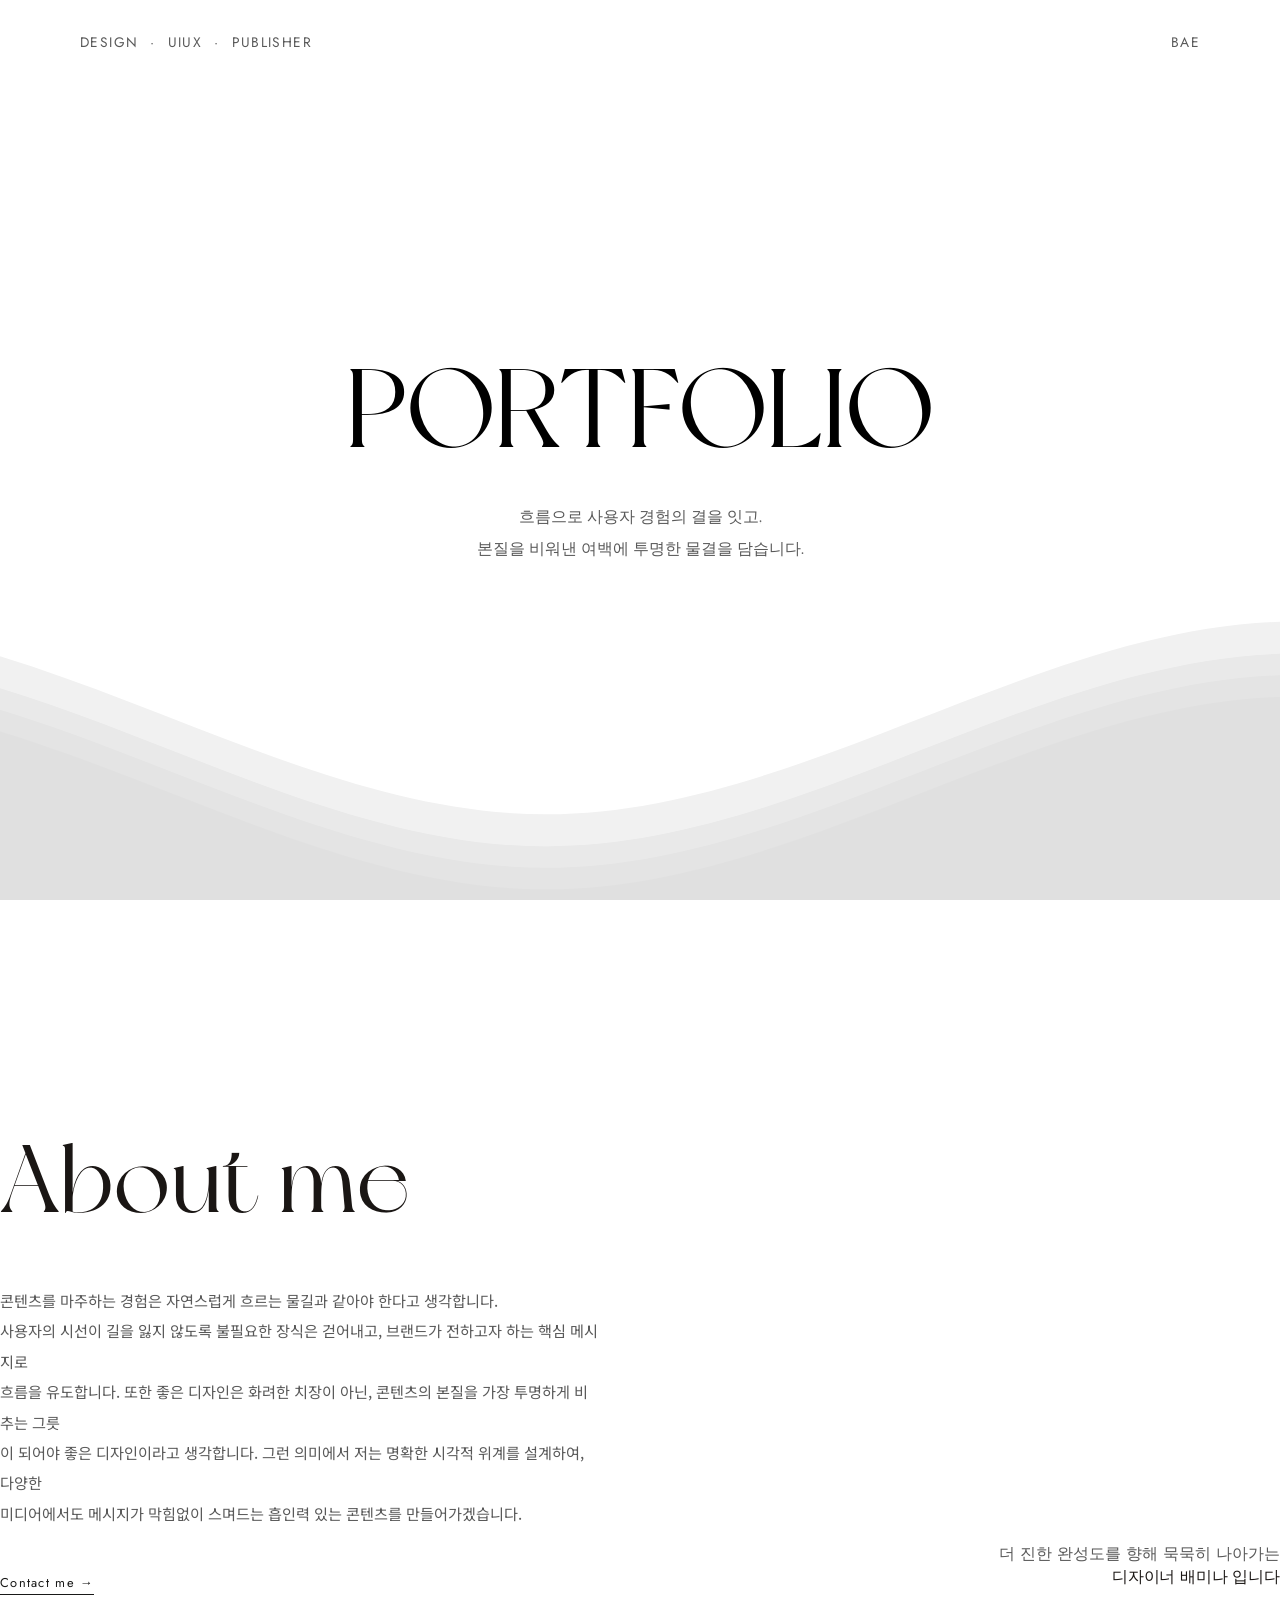
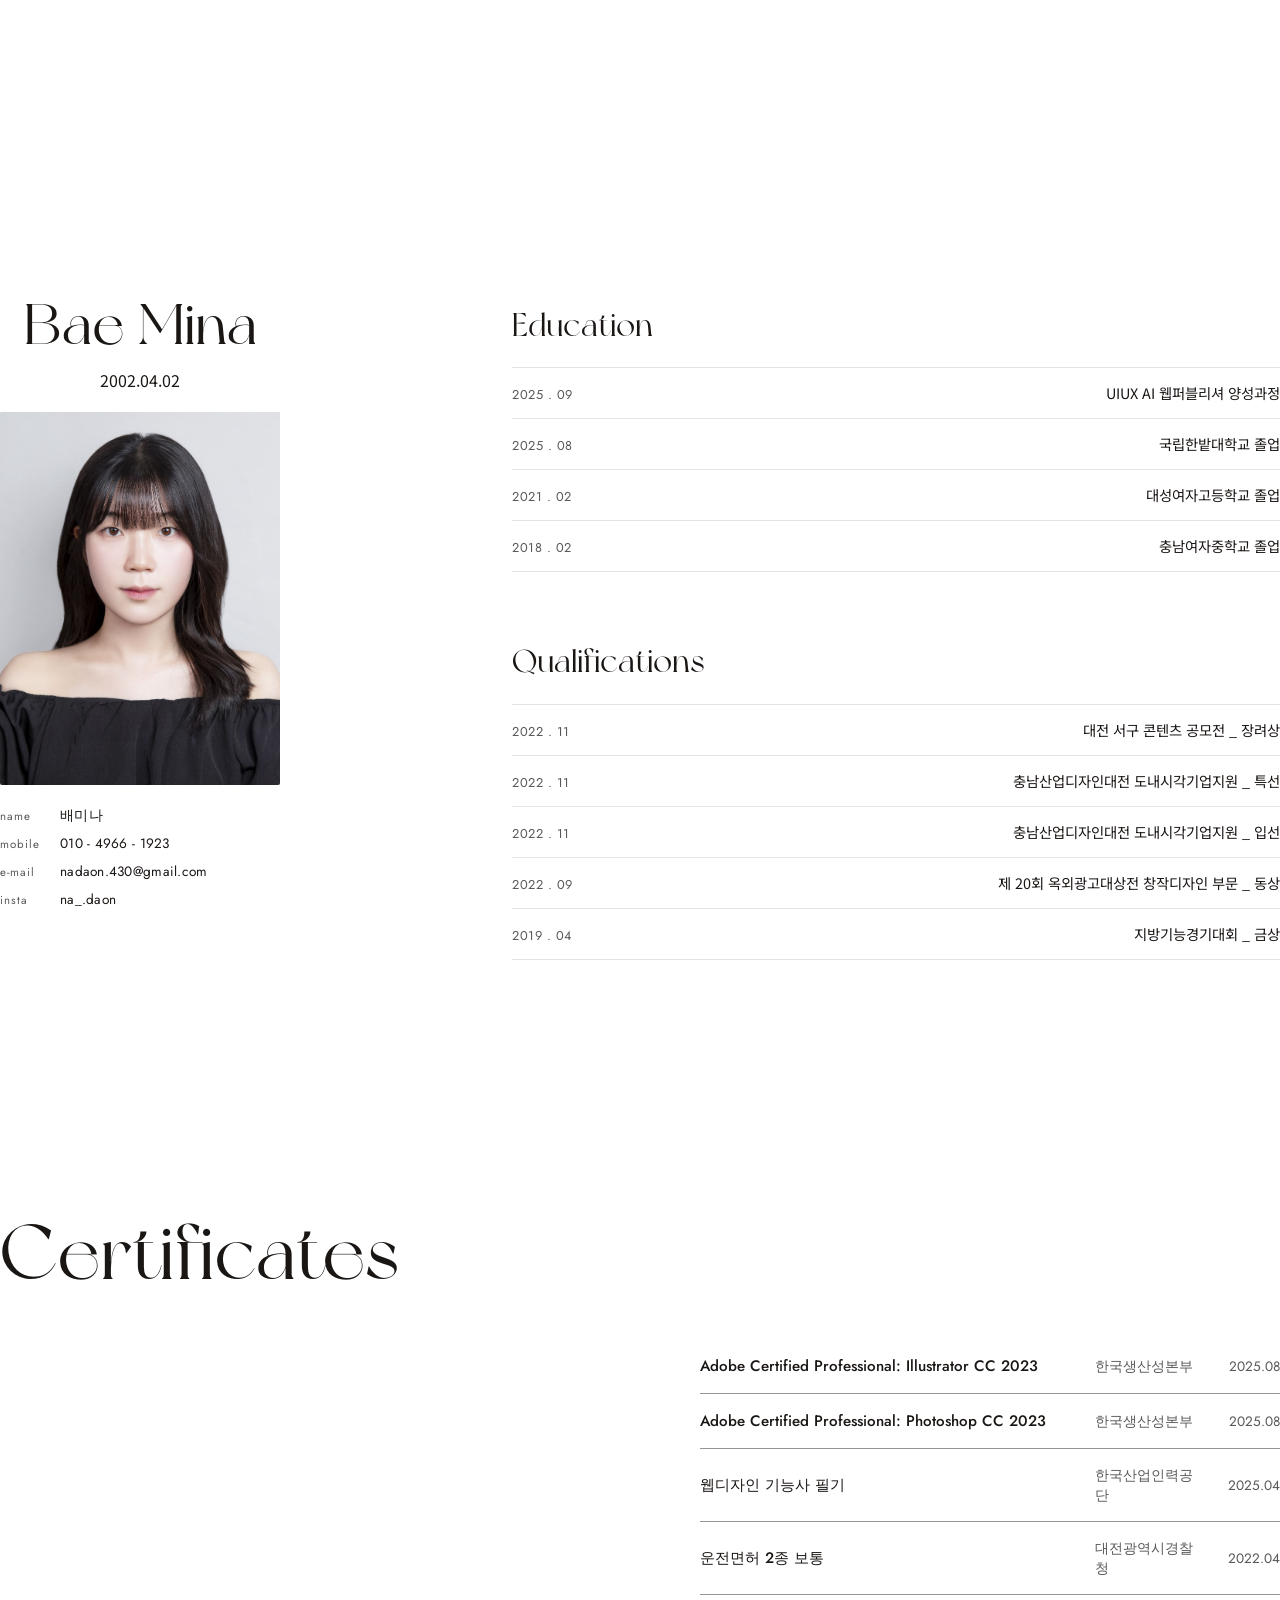
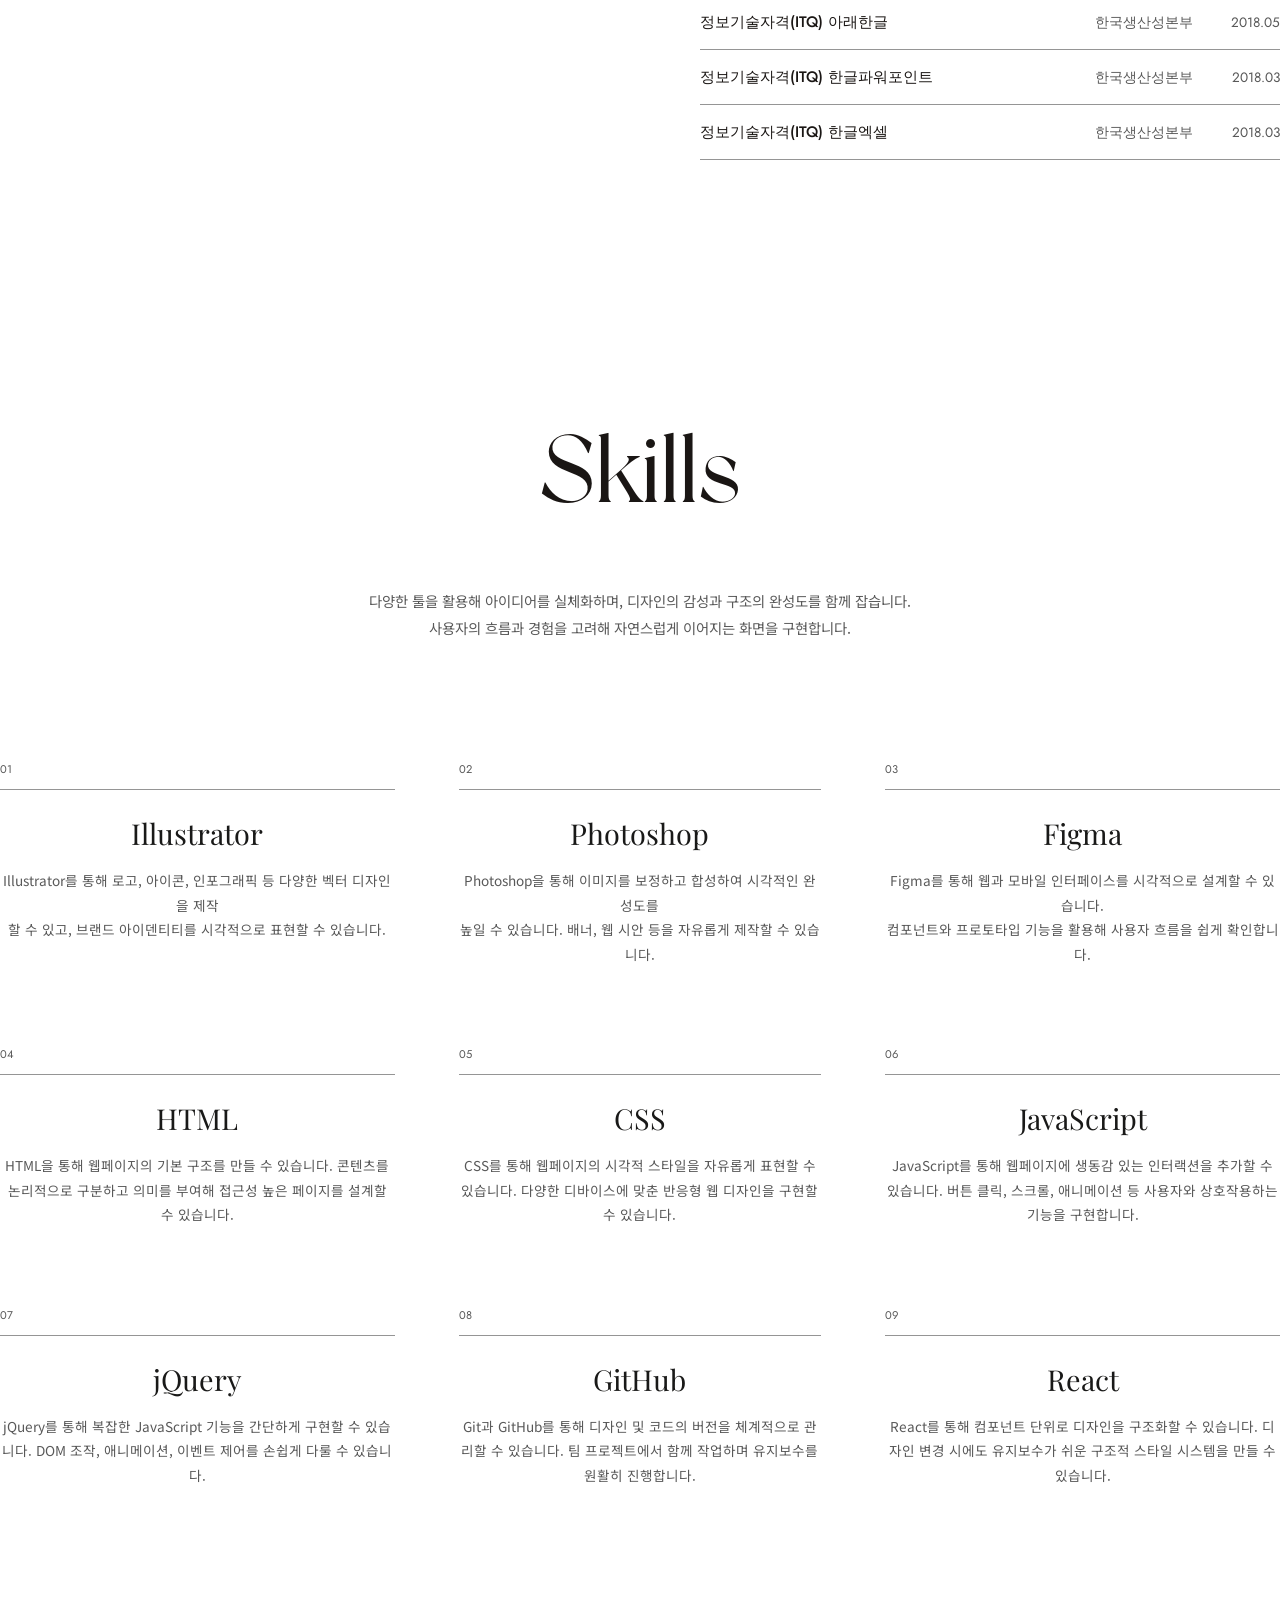
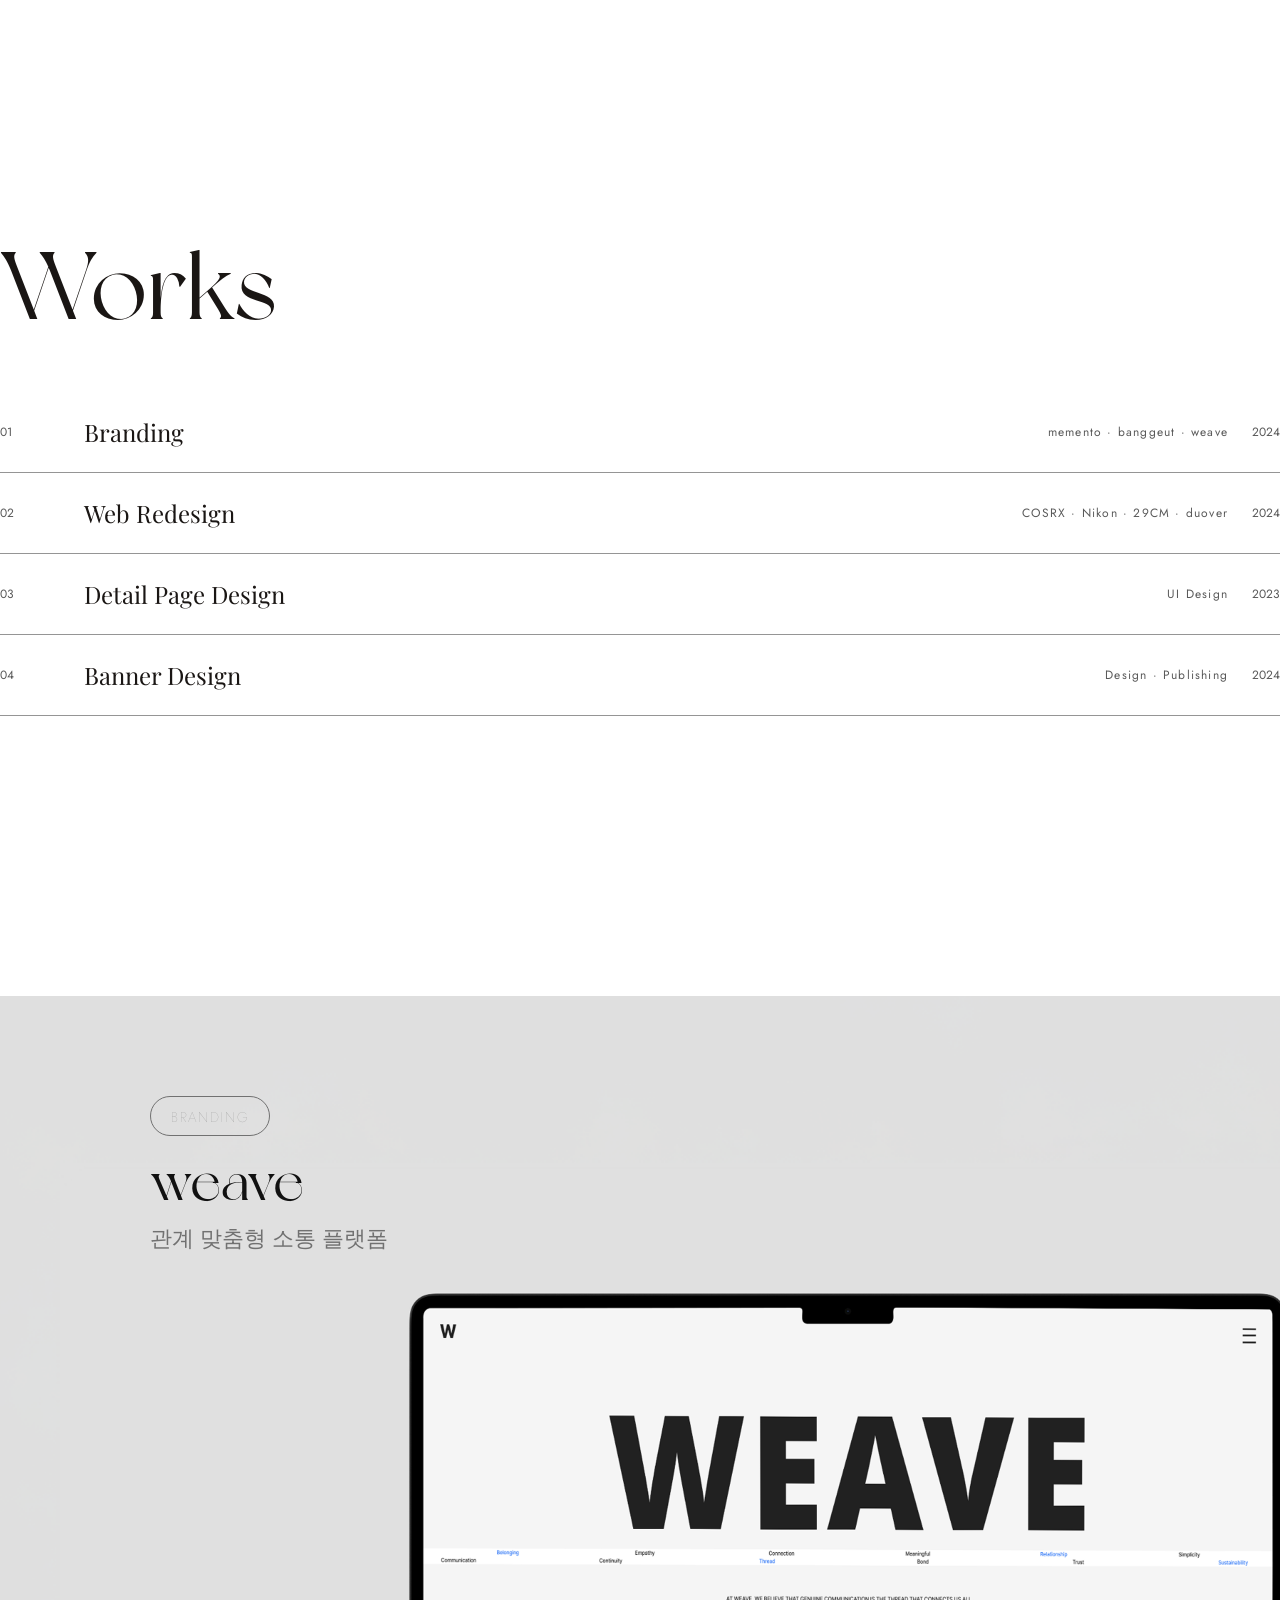
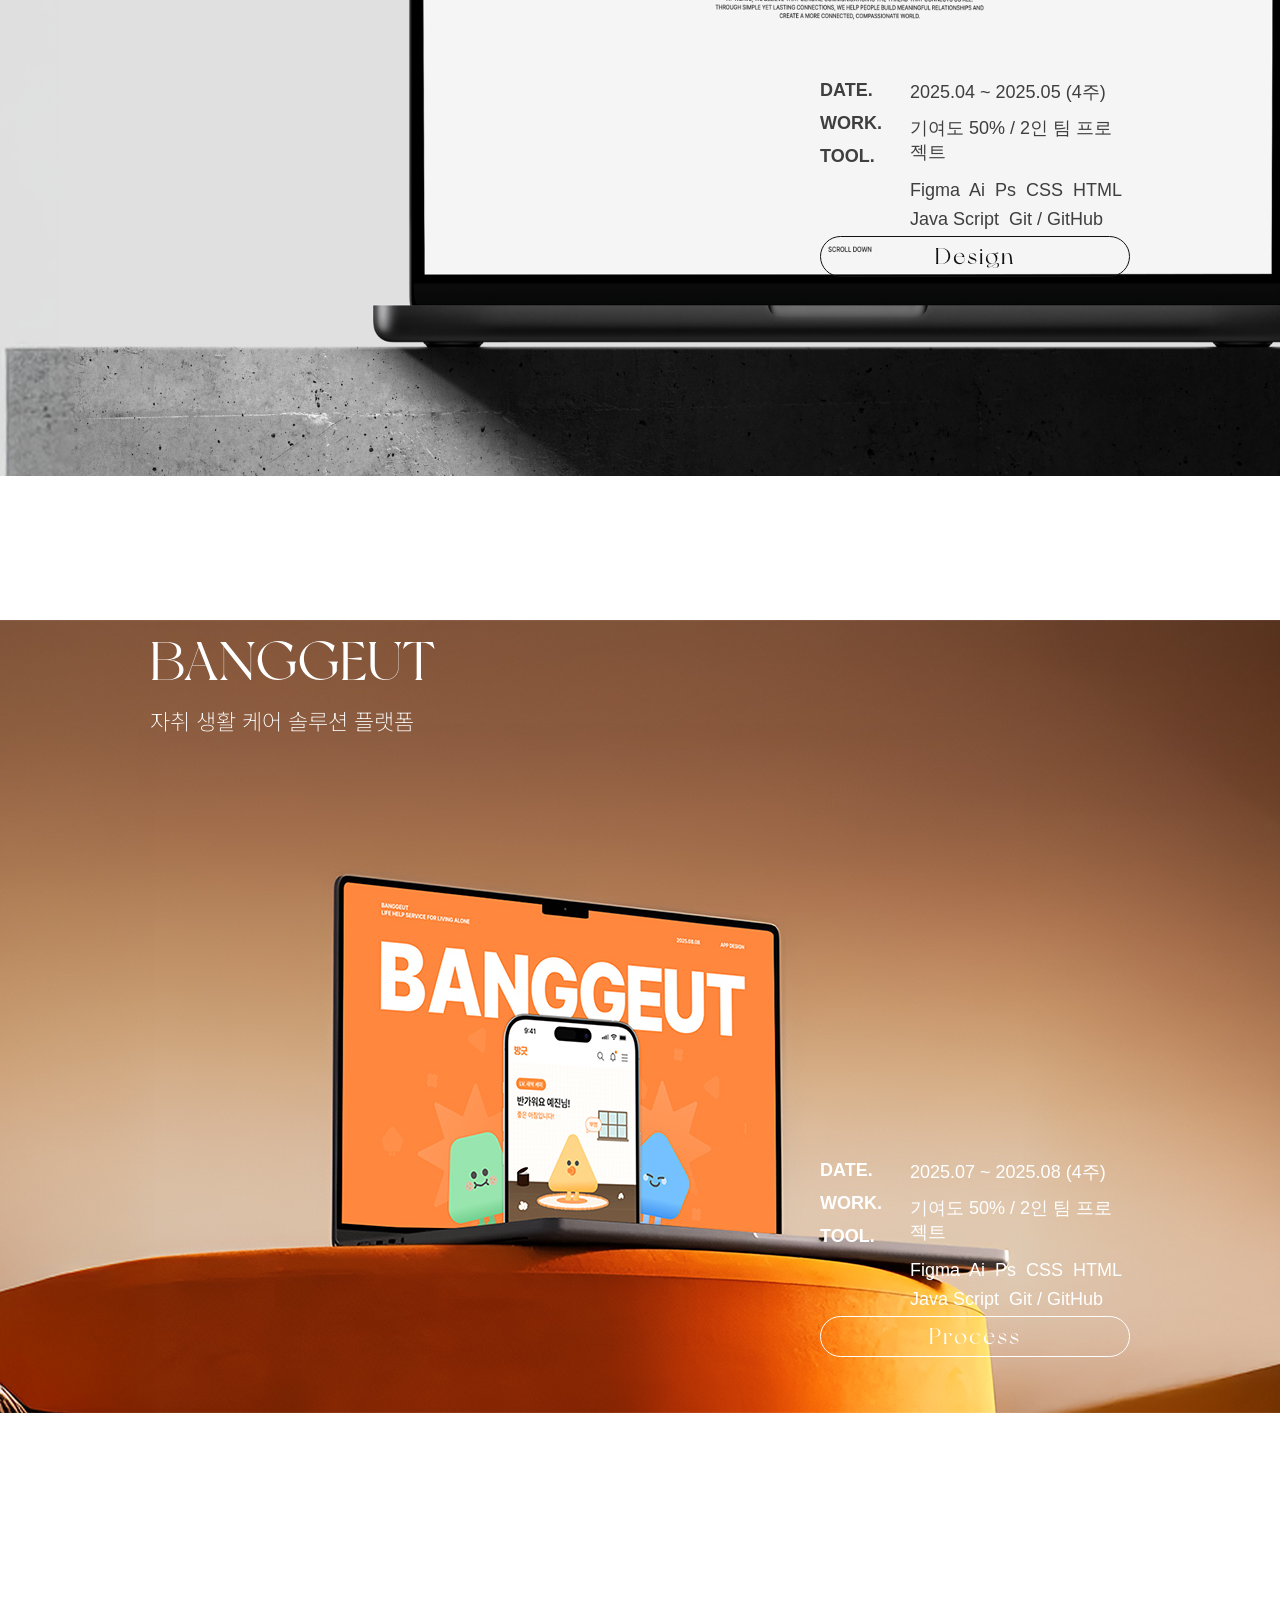
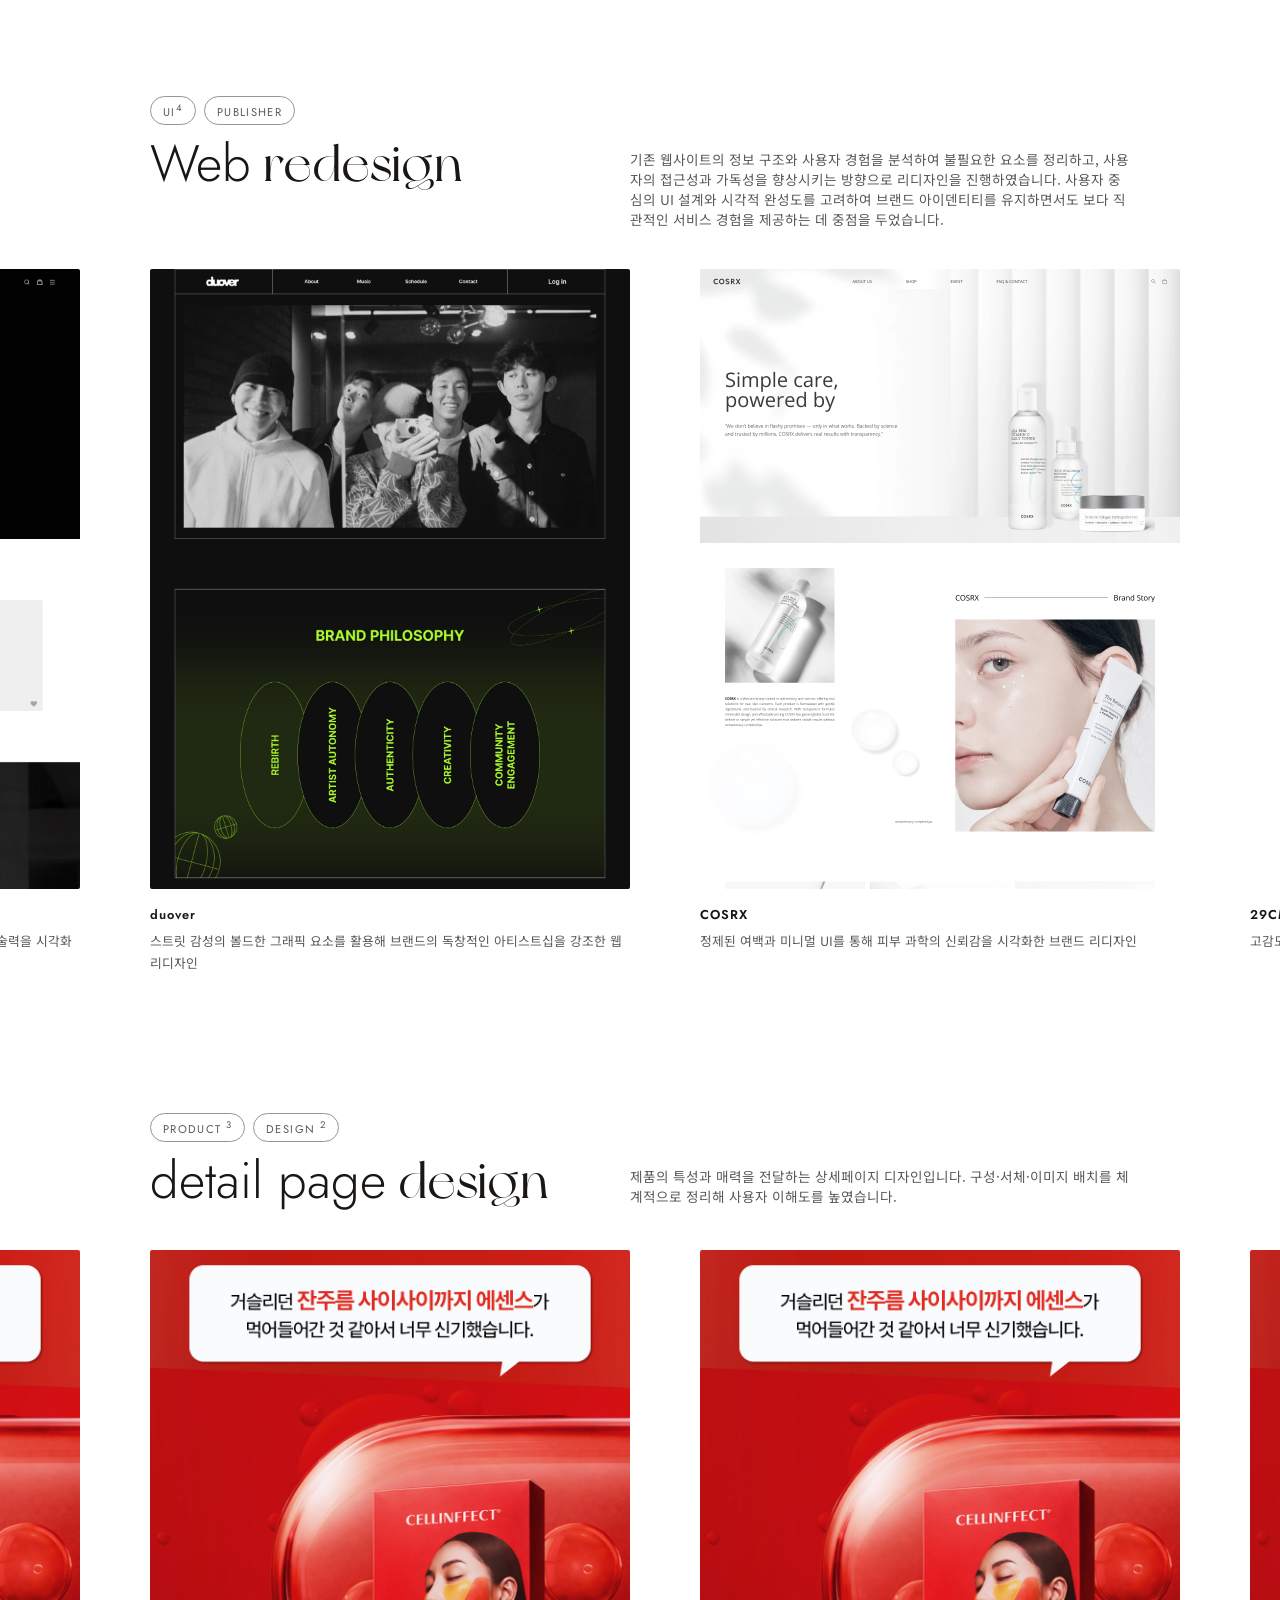
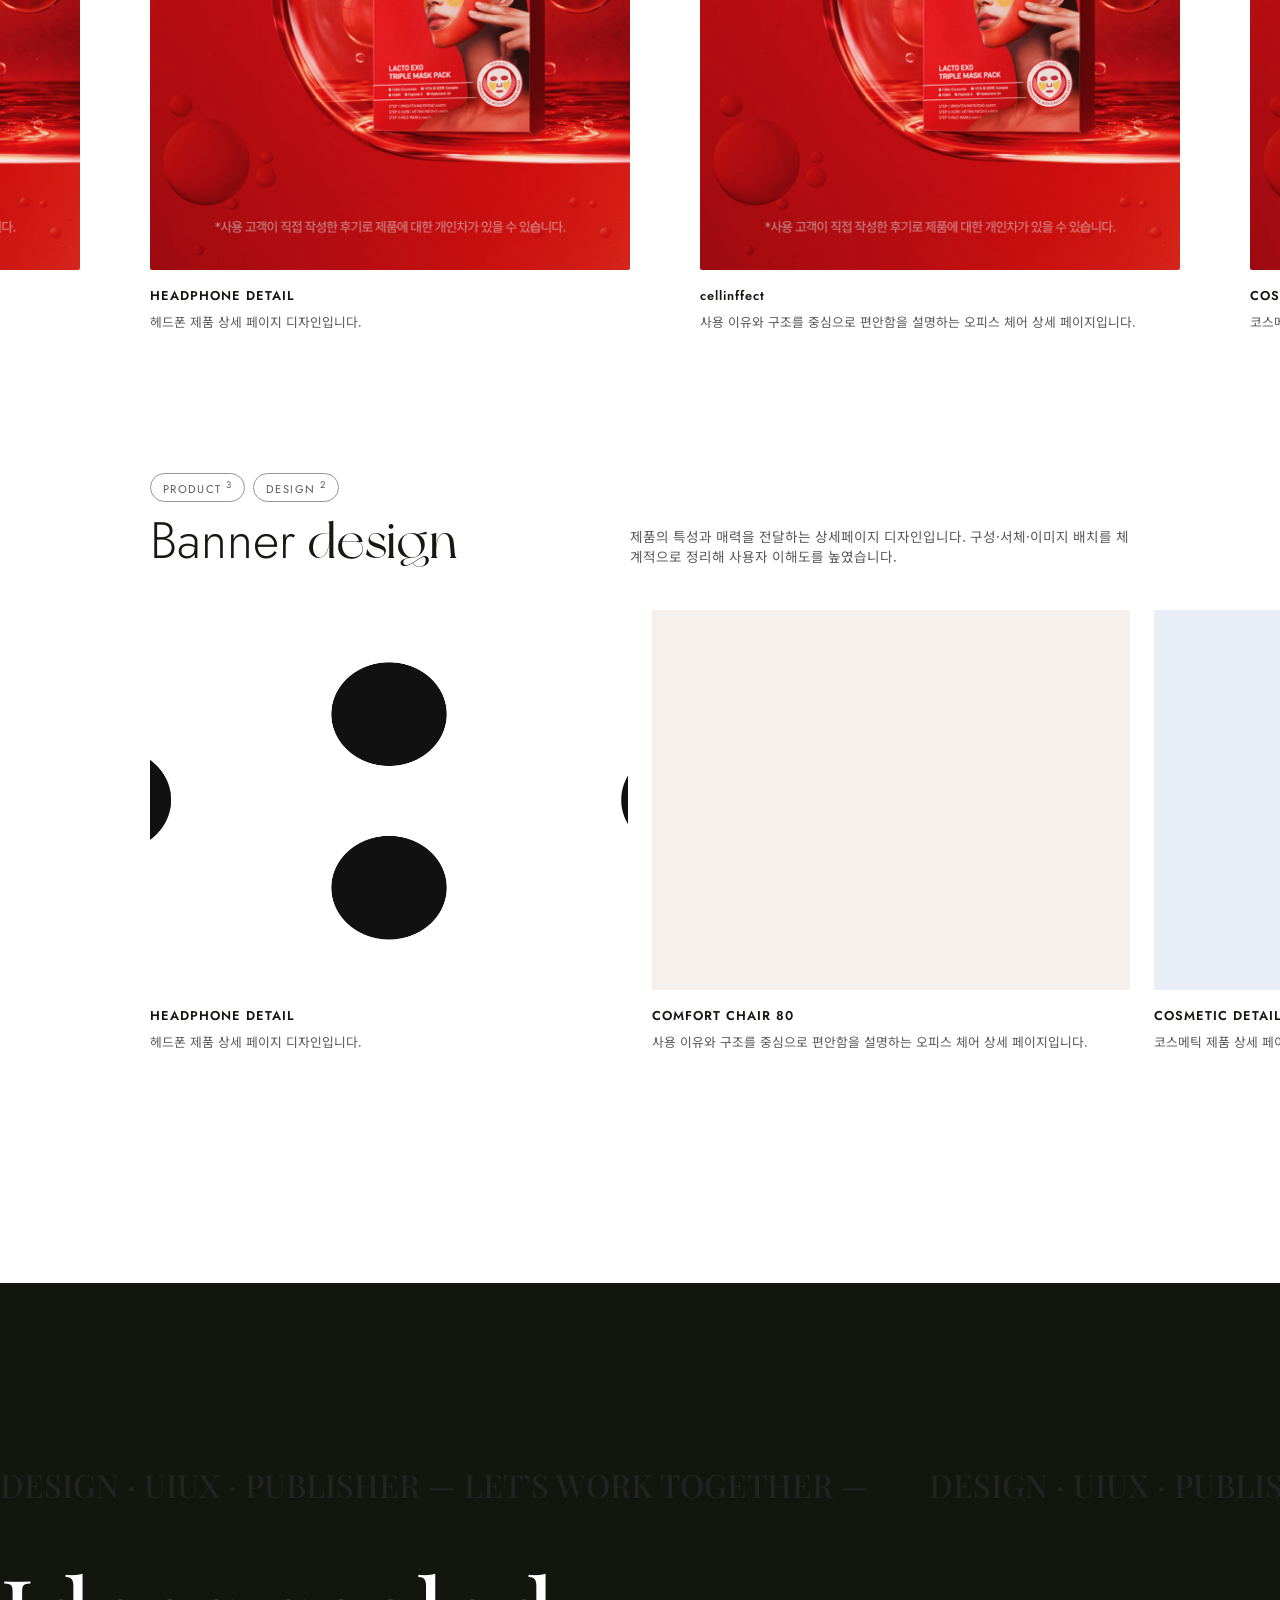
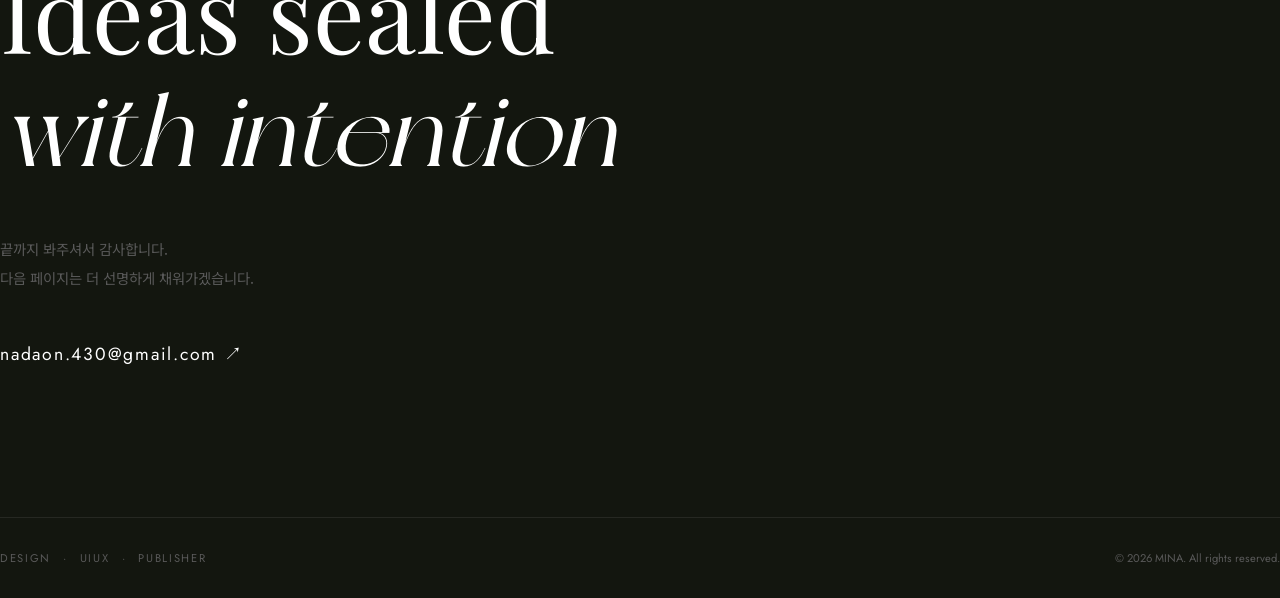
==== commit fa8d36bd: "슬라이더 수정 후 이미지 조금 삽입" ====
--- a/index.html
+++ b/index.html
@@ -593,21 +593,21 @@
           <div class="slide-track-wrap">
             <div class="slide-track" id="track-detail">
               <div class="slide-card" data-popup="banner-01">
-                <div class="slide-card-img" style="background-color:#f5f0eb;">
+                <div class="slide-card-img" style="background-image: url('imgs/banner_1.png'); background-size: cover; background-position: bottom;">
                   <div class="slide-overlay"><span class="btn-design" data-popup="banner-01">( SHOW DESIGN )</span></div>
                 </div>
                 <h4 class="slide-card-title">COMFORT CHAIR 80</h4>
                 <p class="slide-card-desc">사용 이유와 구조를 중심으로 편안함을 설명하는 오피스 체어 상세 페이지입니다.</p>
               </div>
               <div class="slide-card" data-popup="banner-02">
-                <div class="slide-card-img" style="background-color:#e8eef5;">
+                <div class="slide-card-img" style="background-image: url('imgs/banner-2.jpg'); background-size: cover; background-position: bottom;">
                   <div class="slide-overlay"><span class="btn-design" data-popup="banner-02">( SHOW DESIGN )</span></div>
                 </div>
                 <h4 class="slide-card-title">COSMETIC DETAIL</h4>
                 <p class="slide-card-desc">코스메틱 제품 상세 페이지 디자인입니다.</p>
               </div>
               <div class="slide-card" data-popup="banner-03">
-                <div class="slide-card-img" style="background-color:#f0ebe8;">
+                <div class="slide-card-img" style="background-image: url('imgs/banner_3.png'); background-size: cover; background-position: bottom;">
                   <div class="slide-overlay"><span class="btn-design" data-popup="banner-03">( SHOW DESIGN )</span></div>
                 </div>
                 <h4 class="slide-card-title">HEADPHONE DETAIL</h4>
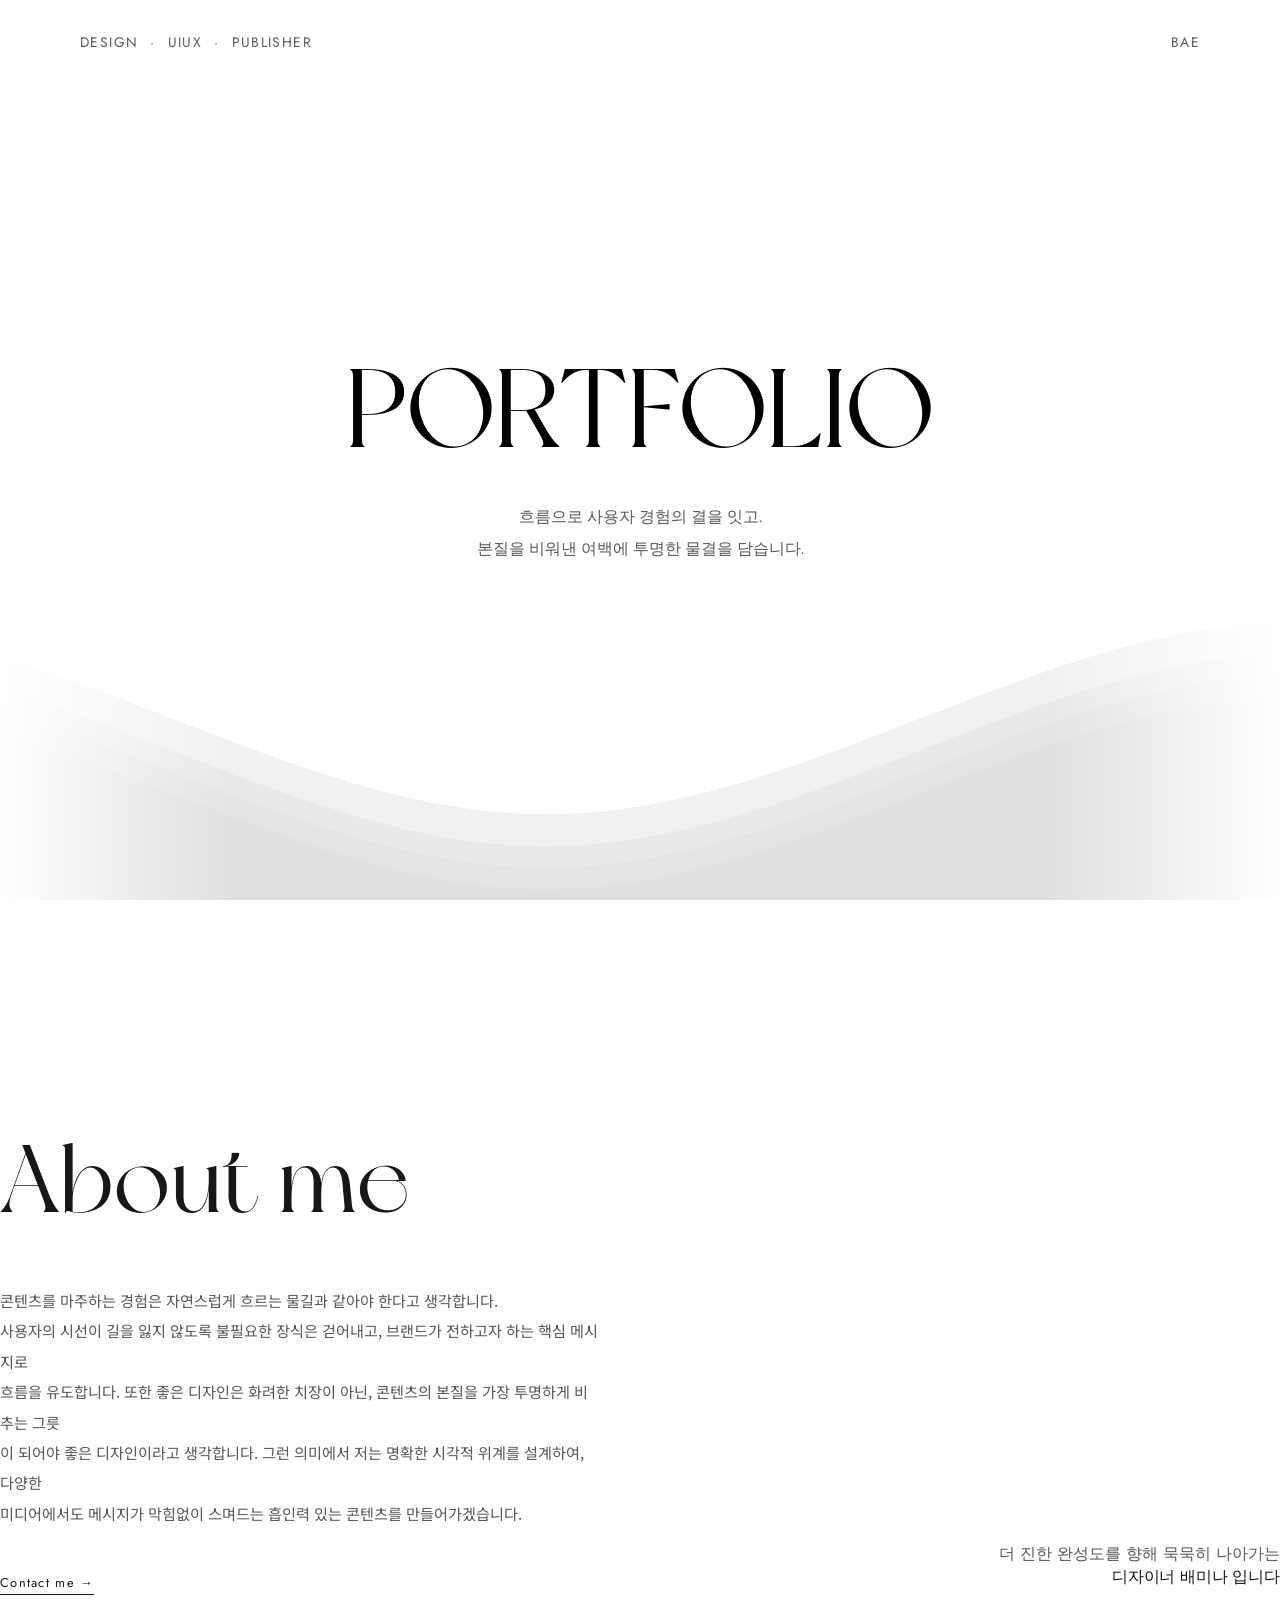
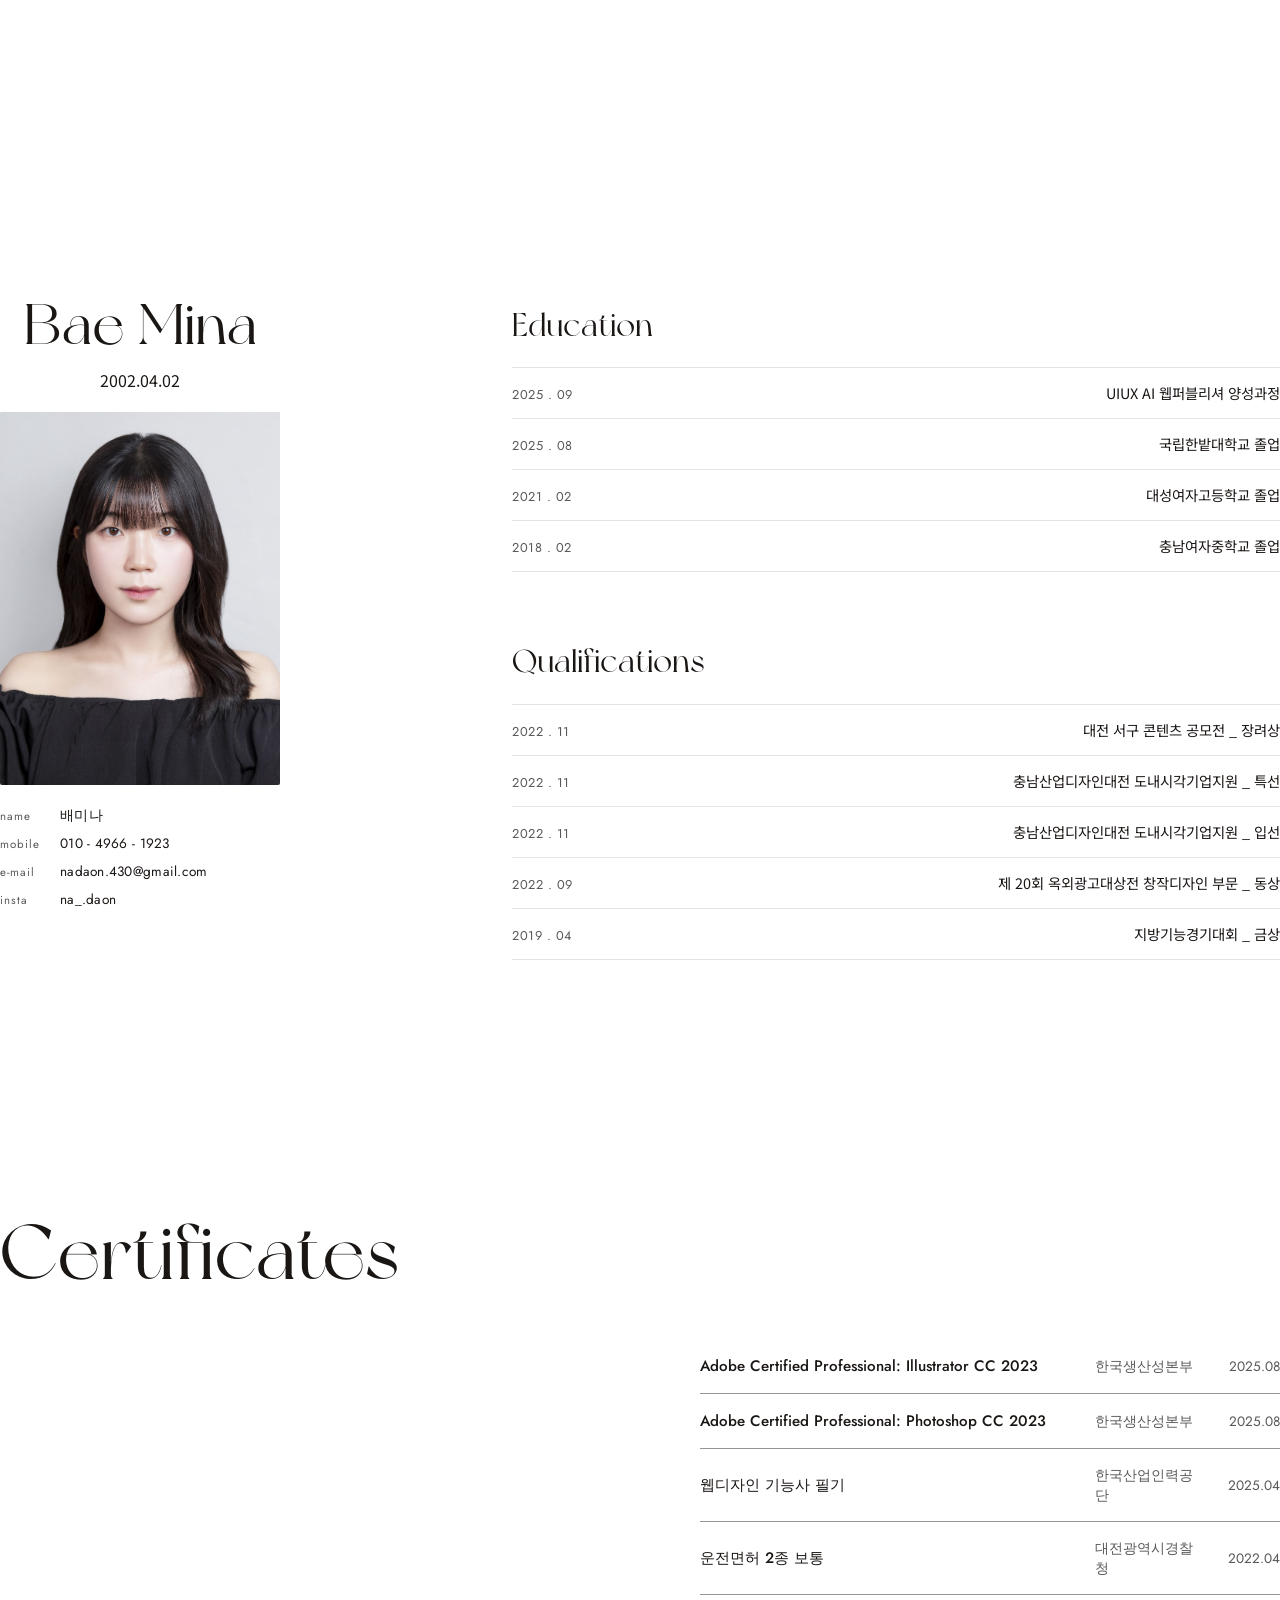
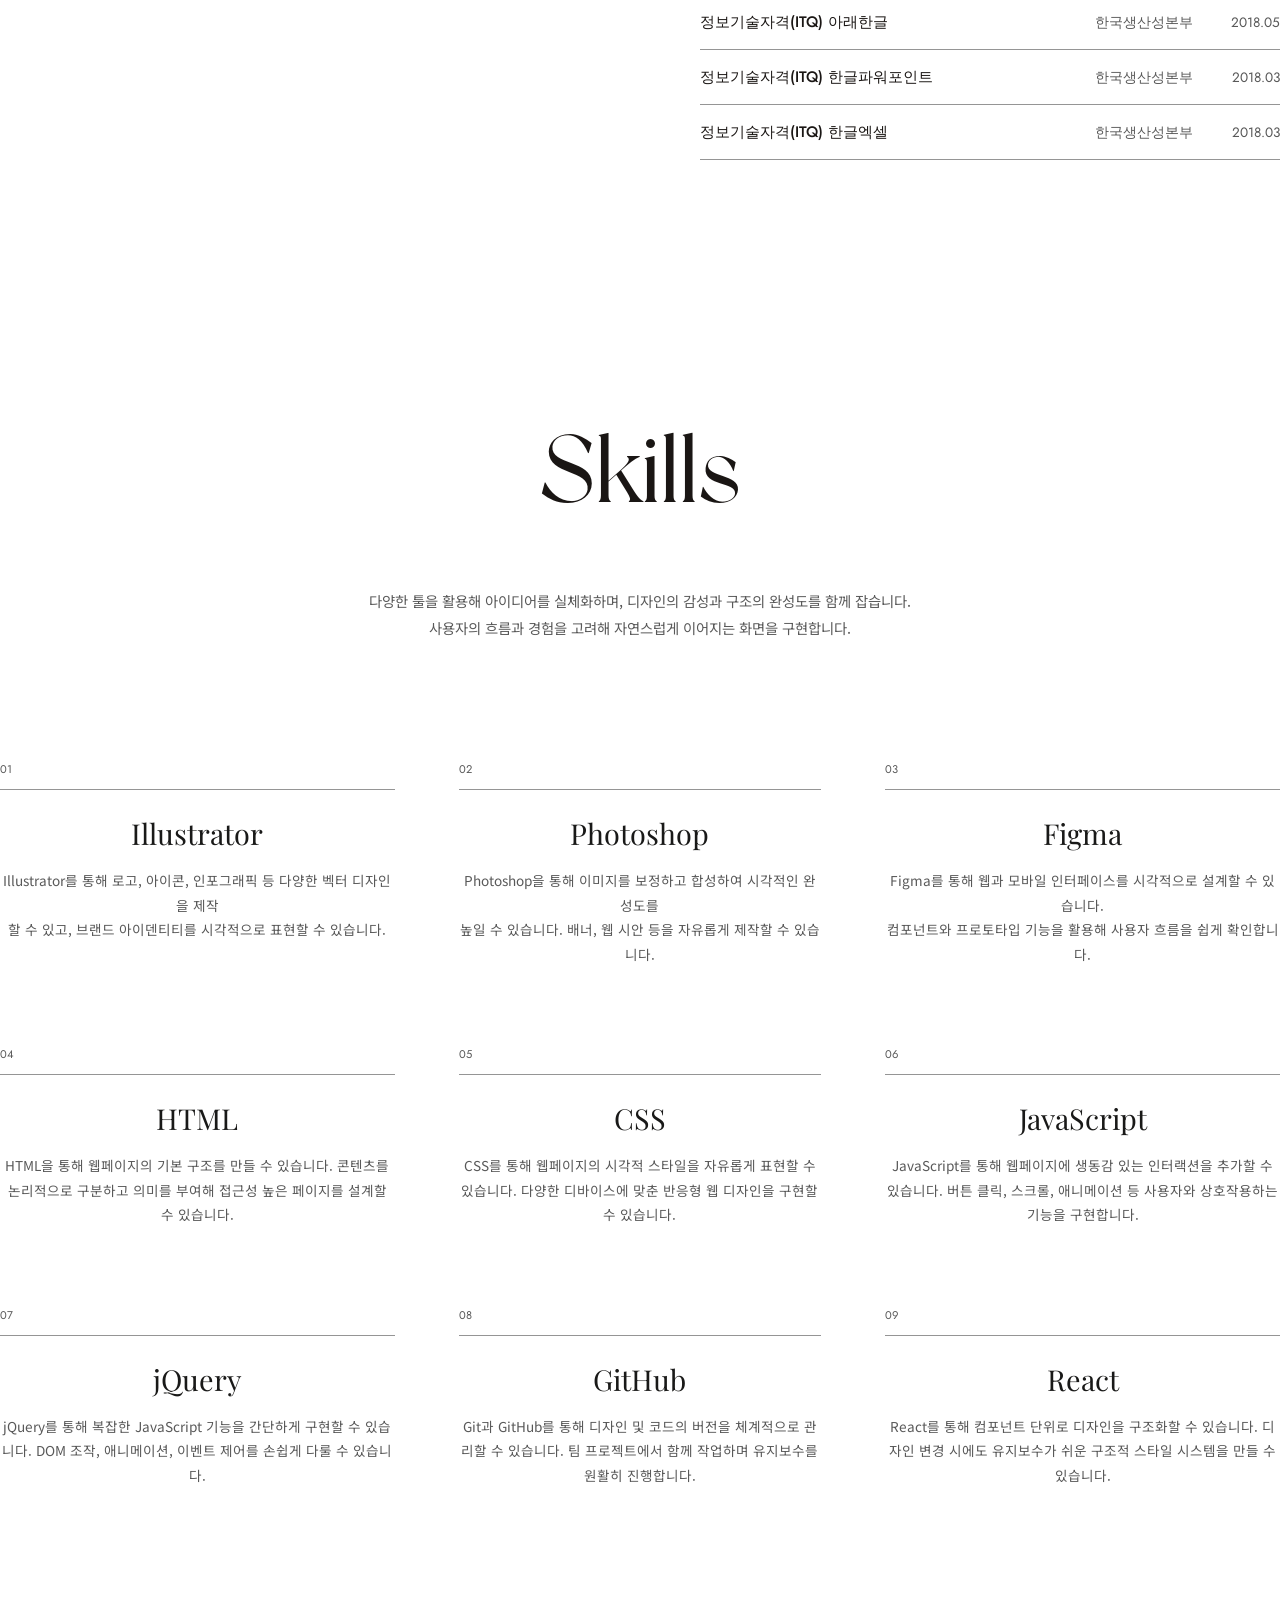
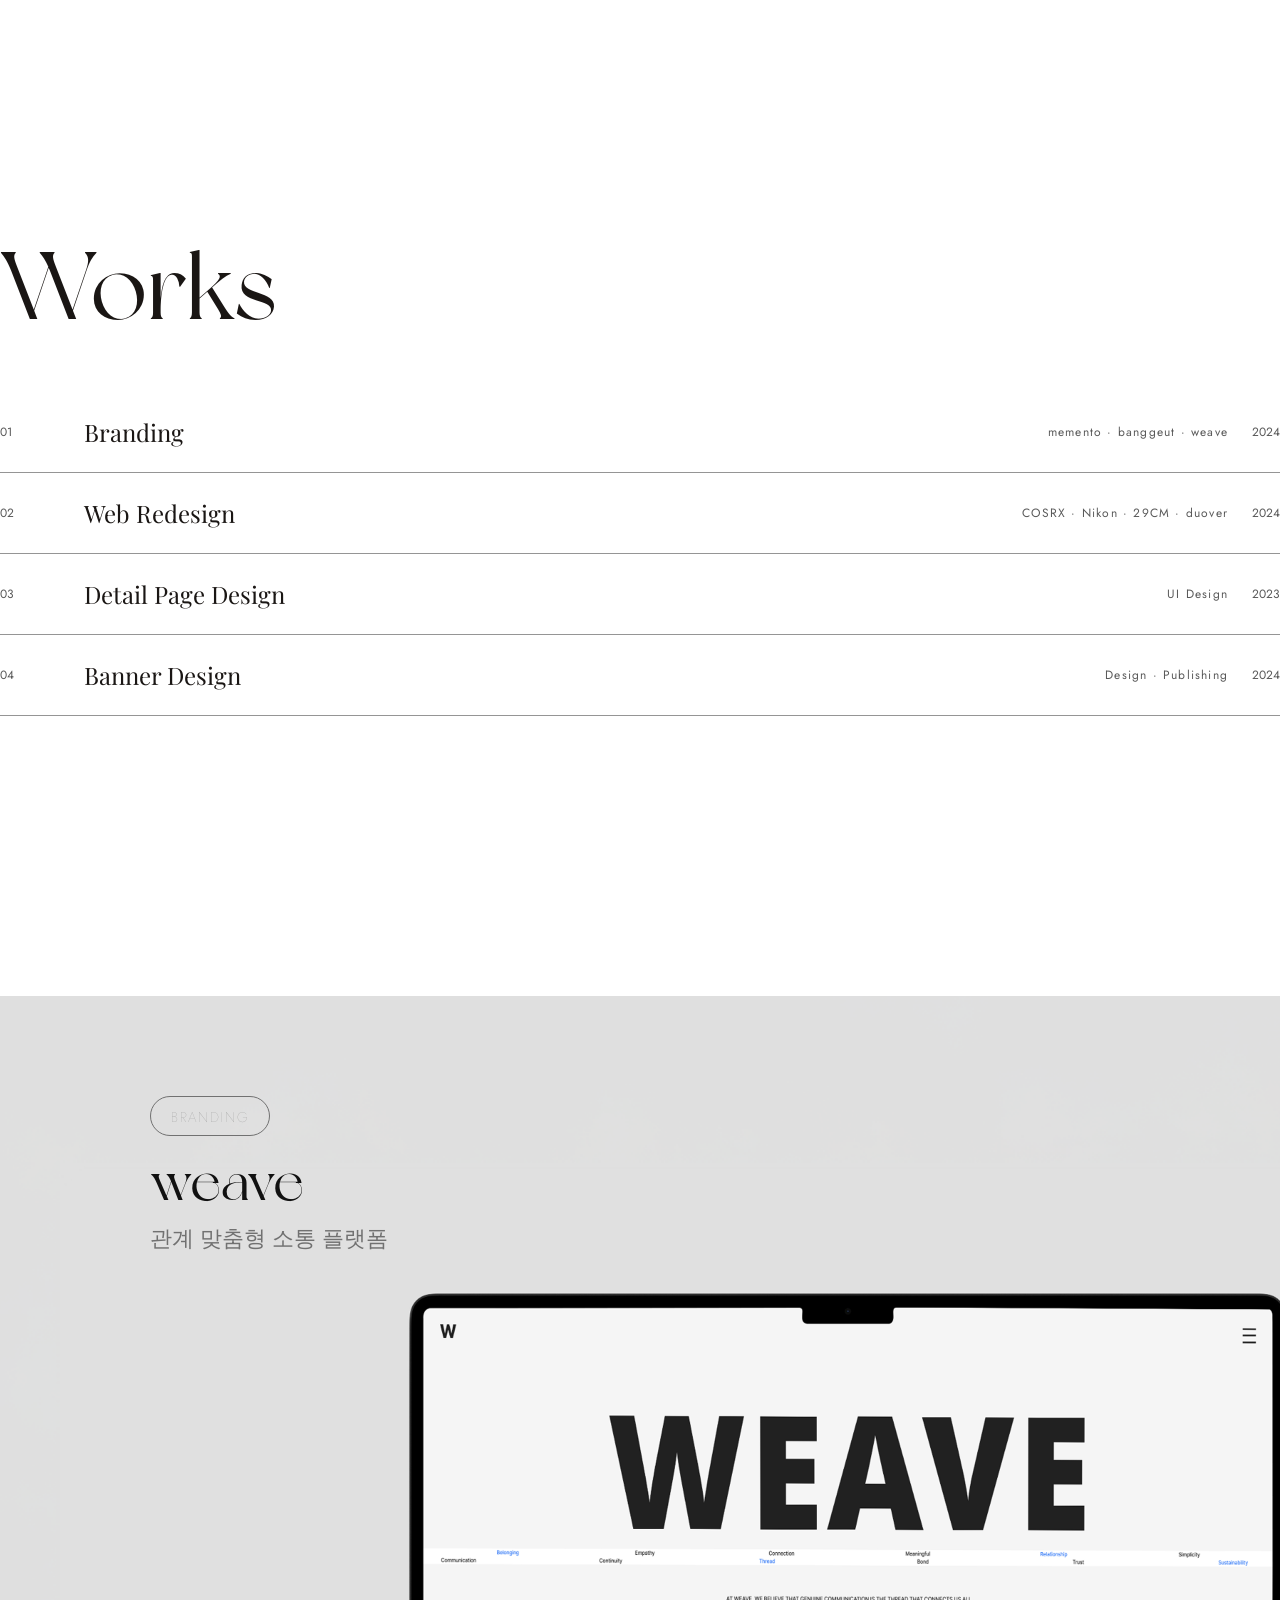
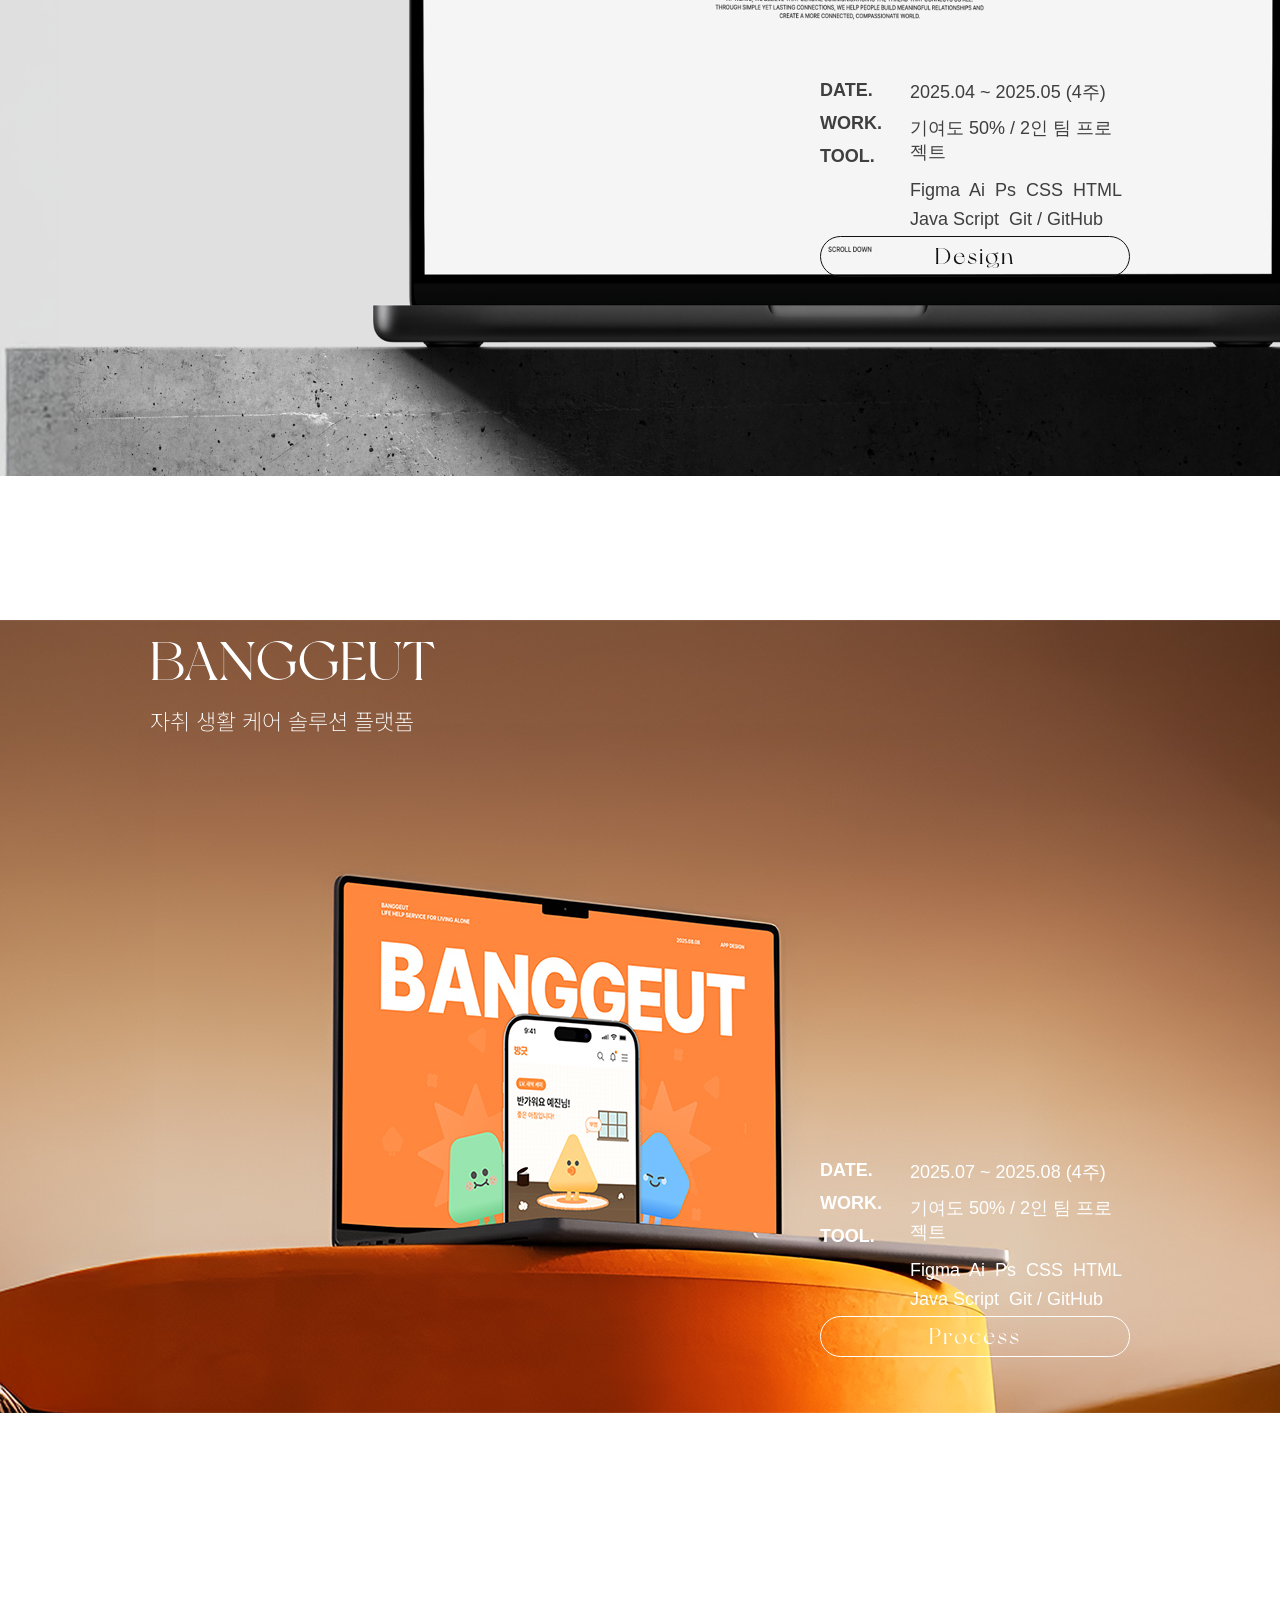
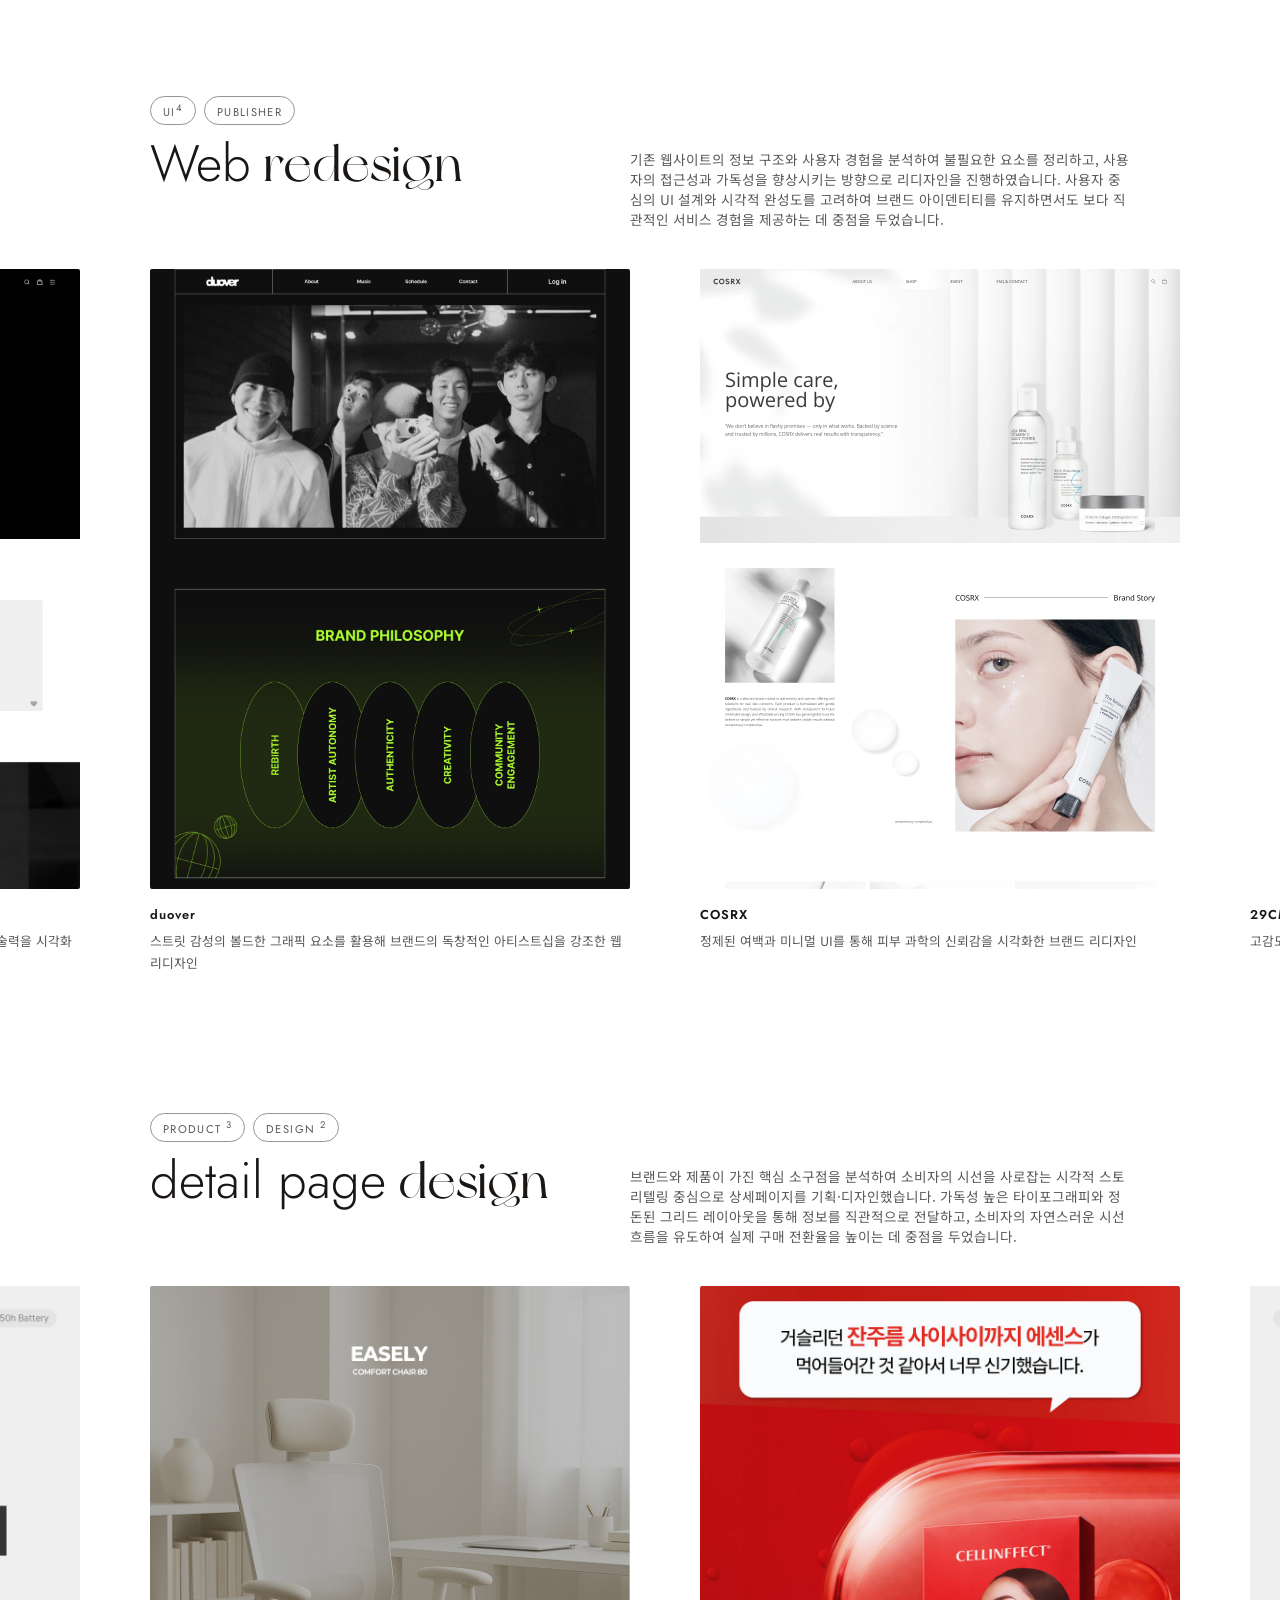
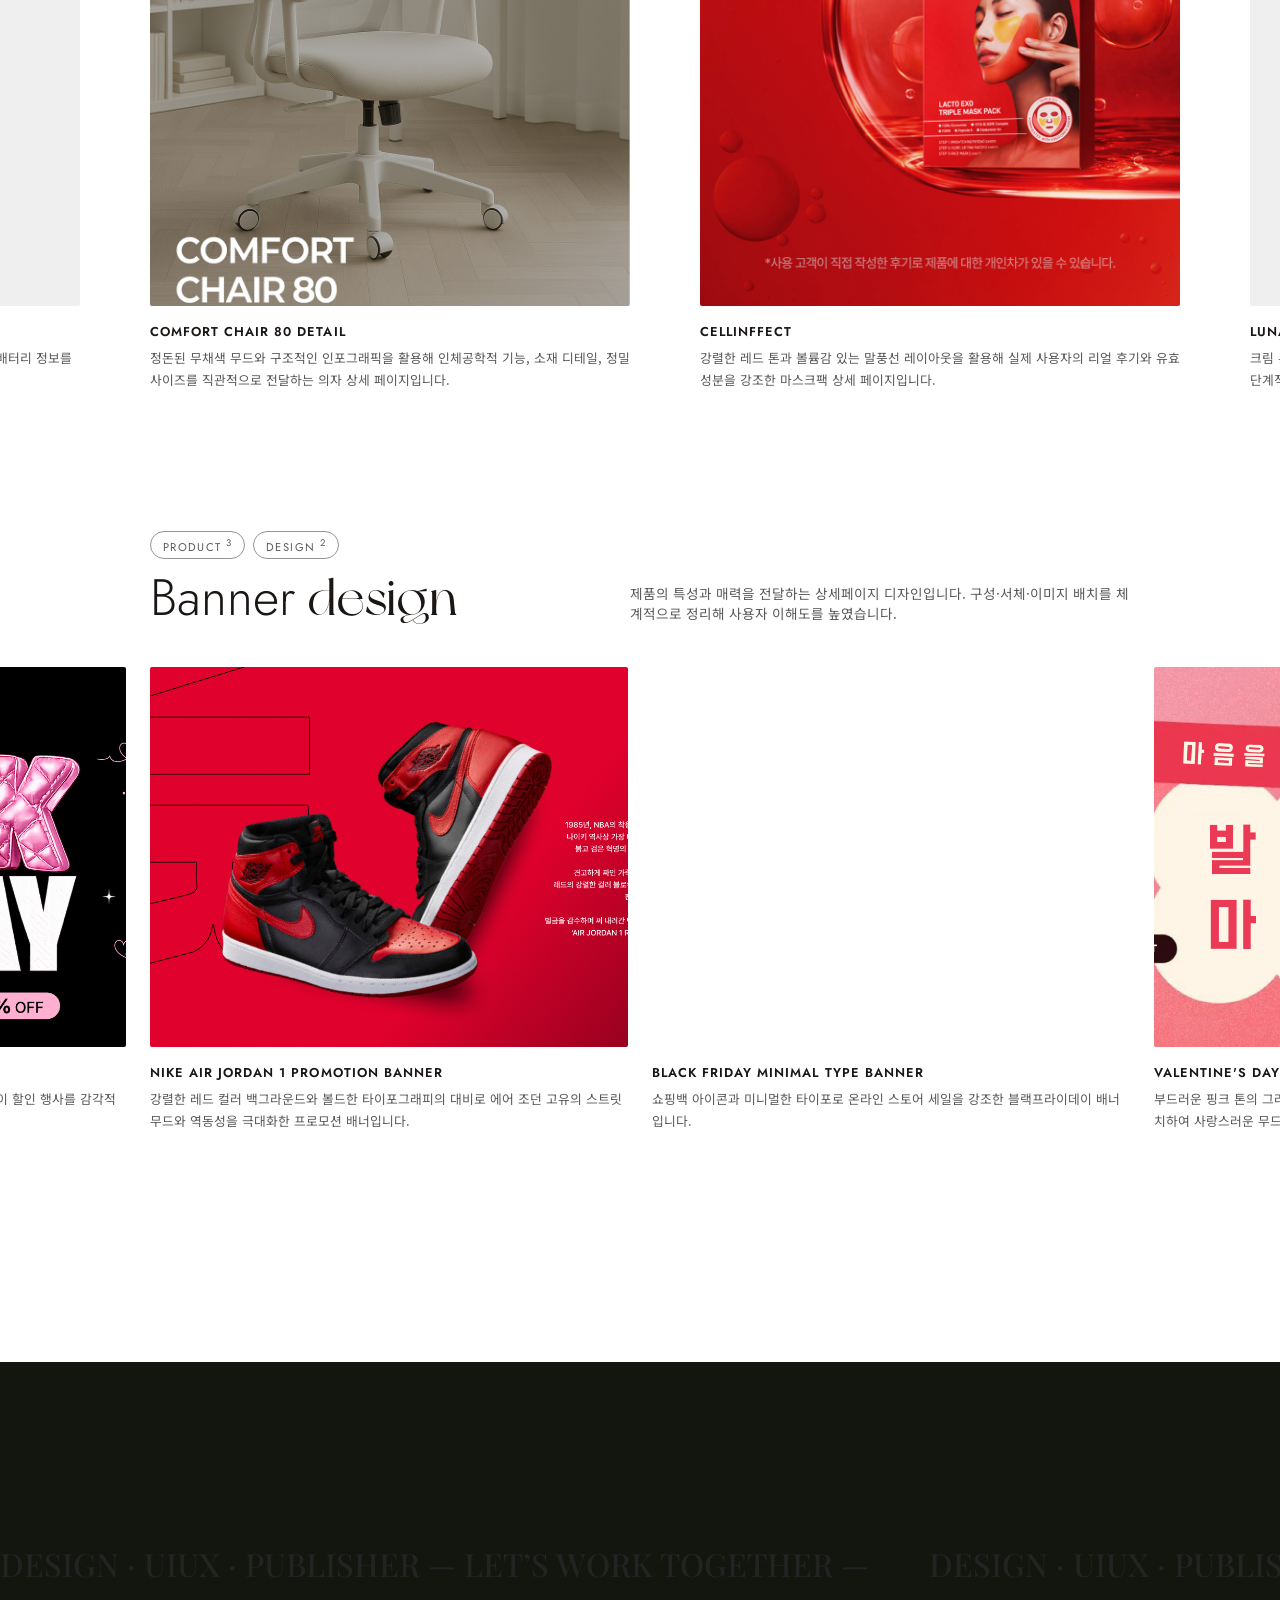
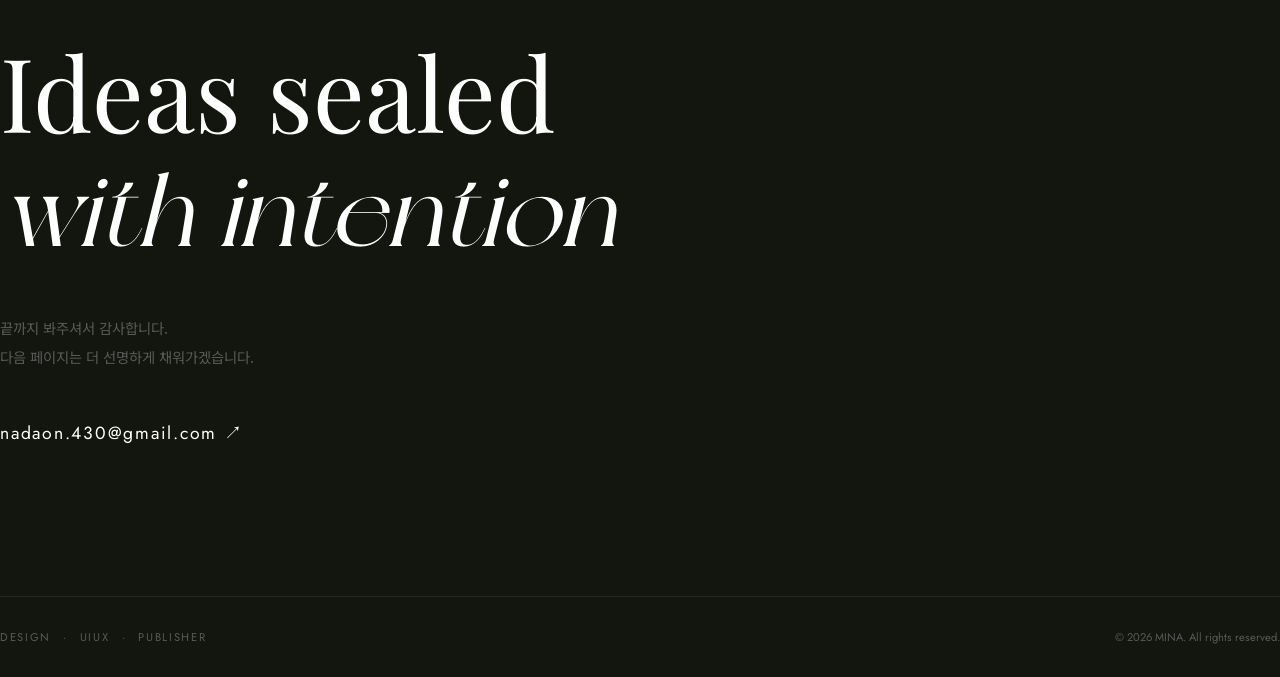
==== commit e4a7d5dc: "이미지, 내용 수정" ====
--- a/index.html
+++ b/index.html
@@ -63,7 +63,7 @@
         <!-- nav right -->
         <ul class="nav-group right">
           <li><a href="#works">WORKS</a></li>
-          <li><a href="#contact">WORK-DETAIL</a></li>
+          <li><a href="#branding-weave">WORK-DETAIL</a></li>
           <li><a href="#outro">CONTACT</a></li>
         </ul>
 
@@ -548,7 +548,7 @@
             </div>
             <div class="slide-header-bottom">
               <h3 class="slide-title"><span>detail page</span>&nbsp;design</h3>
-              <p class="slide-desc">제품의 특성과 매력을 전달하는 상세페이지 디자인입니다. 구성·서체·이미지 배치를 체계적으로 정리해 사용자 이해도를 높였습니다.</p>
+              <p class="slide-desc">브랜드와 제품이 가진 핵심 소구점을 분석하여 소비자의 시선을 사로잡는 시각적 스토리텔링 중심으로 상세페이지를 기획·디자인했습니다. 가독성 높은 타이포그래피와 정돈된 그리드 레이아웃을 통해 정보를 직관적으로 전달하고, 소비자의 자연스러운 시선 흐름을 유도하여 실제 구매 전환율을 높이는 데 중점을 두었습니다.</p>
             </div>
           </div>
           <div class="slide-track-wrap">
@@ -557,22 +557,22 @@
                 <div class="slide-card-img" style="background-image: url('imgs/detail-1.jpg'); background-size: cover; background-position: bottom;">
                   <div class="slide-overlay"><span class="btn-design" data-popup="detail-01">( SHOW DESIGN )</span></div>
                 </div>
-                <h4 class="slide-card-title">cellinffect</h4>
-                <p class="slide-card-desc">사용 이유와 구조를 중심으로 편안함을 설명하는 오피스 체어 상세 페이지입니다.</p>
+                <h4 class="slide-card-title">CELLINFFECT</h4>
+                <p class="slide-card-desc">강렬한 레드 톤과 볼륨감 있는 말풍선 레이아웃을 활용해 실제 사용자의 리얼 후기와 유효 성분을 강조한 마스크팩 상세 페이지입니다.</p>
               </div>
               <div class="slide-card" data-popup="detail-02">
-                <div class="slide-card-img" style="background-image: url('imgs/detail-1.jpg'); background-size: cover; background-position: bottom;">
+                <div class="slide-card-img" style="background-image: url('imgs/detail-2.jpg'); background-size: cover; background-position: top;">
                   <div class="slide-overlay"><span class="btn-design" data-popup="detail-02">( SHOW DESIGN )</span></div>
                 </div>
-                <h4 class="slide-card-title">COSMETIC DETAIL</h4>
-                <p class="slide-card-desc">코스메틱 제품 상세 페이지 디자인입니다.</p>
+                <h4 class="slide-card-title">LUNARIS H1 HEADPHONE DETAIL</h4>
+                <p class="slide-card-desc">크림 톤과 라이프스타일 이미지를 활용해 사운드, 노이즈 캔슬링, 착용감, 배터리 정보를 단계적으로 보여주는 헤드셋 상세 페이지입니다.</p>
               </div>
               <div class="slide-card" data-popup="detail-03">
-                <div class="slide-card-img" style="background-image: url('imgs/detail-1.jpg'); background-size: cover; background-position: bottom;">
+                <div class="slide-card-img" style="background-image: url('imgs/detail-3.jpg'); background-size: cover; background-position: top;">
                   <div class="slide-overlay"><span class="btn-design" data-popup="detail-03">( SHOW DESIGN )</span></div>
                 </div>
-                <h4 class="slide-card-title">HEADPHONE DETAIL</h4>
-                <p class="slide-card-desc">헤드폰 제품 상세 페이지 디자인입니다.</p>
+                <h4 class="slide-card-title">COMFORT CHAIR 80 DETAIL</h4>
+                <p class="slide-card-desc">정돈된 무채색 무드와 구조적인 인포그래픽을 활용해 인체공학적 기능, 소재 디테일, 정밀 사이즈를 직관적으로 전달하는 의자 상세 페이지입니다.</p>
               </div>
             </div>
           </div>
@@ -596,46 +596,38 @@
                 <div class="slide-card-img" style="background-image: url('imgs/banner_1.png'); background-size: cover; background-position: bottom;">
                   <div class="slide-overlay"><span class="btn-design" data-popup="banner-01">( SHOW DESIGN )</span></div>
                 </div>
-                <h4 class="slide-card-title">COMFORT CHAIR 80</h4>
-                <p class="slide-card-desc">사용 이유와 구조를 중심으로 편안함을 설명하는 오피스 체어 상세 페이지입니다.</p>
+                <h4 class="slide-card-title">FLASH COUPON COUNTDOWN BANNER</h4>
+                <p class="slide-card-desc">시계 아이콘과 강렬한 레드 컬러를 활용해 한정 시간 쿠폰 지급 이벤트를 강조한 프로모션 배너입니다.</p>
               </div>
               <div class="slide-card" data-popup="banner-02">
-                <div class="slide-card-img" style="background-image: url('imgs/banner-2.jpg'); background-size: cover; background-position: bottom;">
+                <div class="slide-card-img" style="background-image: url('imgs/banner_2.png'); background-size: cover; background-position: bottom;">
                   <div class="slide-overlay"><span class="btn-design" data-popup="banner-02">( SHOW DESIGN )</span></div>
                 </div>
-                <h4 class="slide-card-title">COSMETIC DETAIL</h4>
-                <p class="slide-card-desc">코스메틱 제품 상세 페이지 디자인입니다.</p>
+                <h4 class="slide-card-title">BLACK FRIDAY TYPOGRAPHY SALE BANNER</h4>
+                <p class="slide-card-desc">핑크 포인트 오브제와 대형 타이포그래피를 활용해 블랙프라이데이 할인 행사를 감각적으로 표현한 세일 배너입니다.</p>
               </div>
               <div class="slide-card" data-popup="banner-03">
                 <div class="slide-card-img" style="background-image: url('imgs/banner_3.png'); background-size: cover; background-position: bottom;">
                   <div class="slide-overlay"><span class="btn-design" data-popup="banner-03">( SHOW DESIGN )</span></div>
                 </div>
-                <h4 class="slide-card-title">HEADPHONE DETAIL</h4>
-                <p class="slide-card-desc">헤드폰 제품 상세 페이지 디자인입니다.</p>
+                <h4 class="slide-card-title">NIKE AIR JORDAN 1 PROMOTION BANNER</h4>
+                <p class="slide-card-desc">강렬한 레드 컬러 백그라운드와 볼드한 타이포그래피의 대비로 에어 조던 고유의 스트릿 무드와 역동성을 극대화한 프로모션 배너입니다.</p>
               </div>
               <!-- 복제 -->
-              <div class="slide-card" data-popup="banner-01">
-                <div class="slide-card-img" style="background-color:#f5f0eb;">
-                  <div class="slide-overlay"><span class="btn-design" data-popup="banner-01">( SHOW DESIGN )</span></div>
-                </div>
-                <h4 class="slide-card-title">COMFORT CHAIR 80</h4>
-                <p class="slide-card-desc">사용 이유와 구조를 중심으로 편안함을 설명하는 오피스 체어 상세 페이지입니다.</p>
-              </div>
-              <div class="slide-card" data-popup="banner-02">
-                <div class="slide-card-img" style="background-color:#e8eef5;">
-                  <div class="slide-overlay"><span class="btn-design" data-popup="banner-02">( SHOW DESIGN )</span></div>
-                </div>
-                <h4 class="slide-card-title">COSMETIC DETAIL</h4>
-                <p class="slide-card-desc">코스메틱 제품 상세 페이지 디자인입니다.</p>
-              </div>
-              <div class="slide-card" data-popup="banner-03">
-                <div class="slide-card-img" style="background-color:#f0ebe8;">
-                  <div class="slide-overlay"><span class="btn-design" data-popup="banner-03">( SHOW DESIGN )</span></div>
-                </div>
-                <h4 class="slide-card-title">HEADPHONE DETAIL</h4>
-                <p class="slide-card-desc">헤드폰 제품 상세 페이지 디자인입니다.</p>
-              </div>
-            </div>
+              <div class="slide-card" data-popup="banner-04">
+                <div class="slide-card-img" style="background-image: url('imgs/banner_4.png'); background-size: cover; background-position: bottom;">
+                  <div class="slide-overlay"><span class="btn-design" data-popup="banner-04">( SHOW DESIGN )</span></div>
+                </div>
+                <h4 class="slide-card-title">BLACK FRIDAY MINIMAL TYPE BANNER</h4>
+                <p class="slide-card-desc">쇼핑백 아이콘과 미니멀한 타이포로 온라인 스토어 세일을 강조한 블랙프라이데이 배너입니다.</p>
+              </div>
+              <div class="slide-card" data-popup="banner-05">
+                <div class="slide-card-img" style="background-image: url('imgs/banner_5.png'); background-size: cover; background-position: top;">
+                  <div class="slide-overlay"><span class="btn-design" data-popup="banner-05">( SHOW DESIGN )</span></div>
+                </div>
+                <h4 class="slide-card-title">VALENTINE'S DAY GIFT EVENT BANNER</h4>
+                <p class="slide-card-desc">부드러운 핑크 톤의 그라데이션 바탕에 하트와 초콜릿 오브젝트, 아기자기한 타이포를 매치하여 사랑스러운 무드를 연출한 시즌 이벤트 배너입니다.</p>
+              </div>
           </div>
         </div>
       </div><!-- /works-slides-wrap -->
--- a/style.css
+++ b/style.css
@@ -317,6 +317,27 @@
   overflow: hidden;
   line-height: 0;
   pointer-events: none;
+}
+
+.intro-waves-wrap::before,
+.intro-waves-wrap::after {
+  content: '';
+  position: absolute;
+  top: 0;
+  bottom: 0;
+  width: 18%;
+  z-index: 1;
+  pointer-events: none;
+}
+
+.intro-waves-wrap::before {
+  left: 0;
+  background: linear-gradient(to right, var(--color-bg) 0%, transparent 100%);
+}
+
+.intro-waves-wrap::after {
+  right: 0;
+  background: linear-gradient(to left, var(--color-bg) 0%, transparent 100%);
 }
 
 .intro-waves {
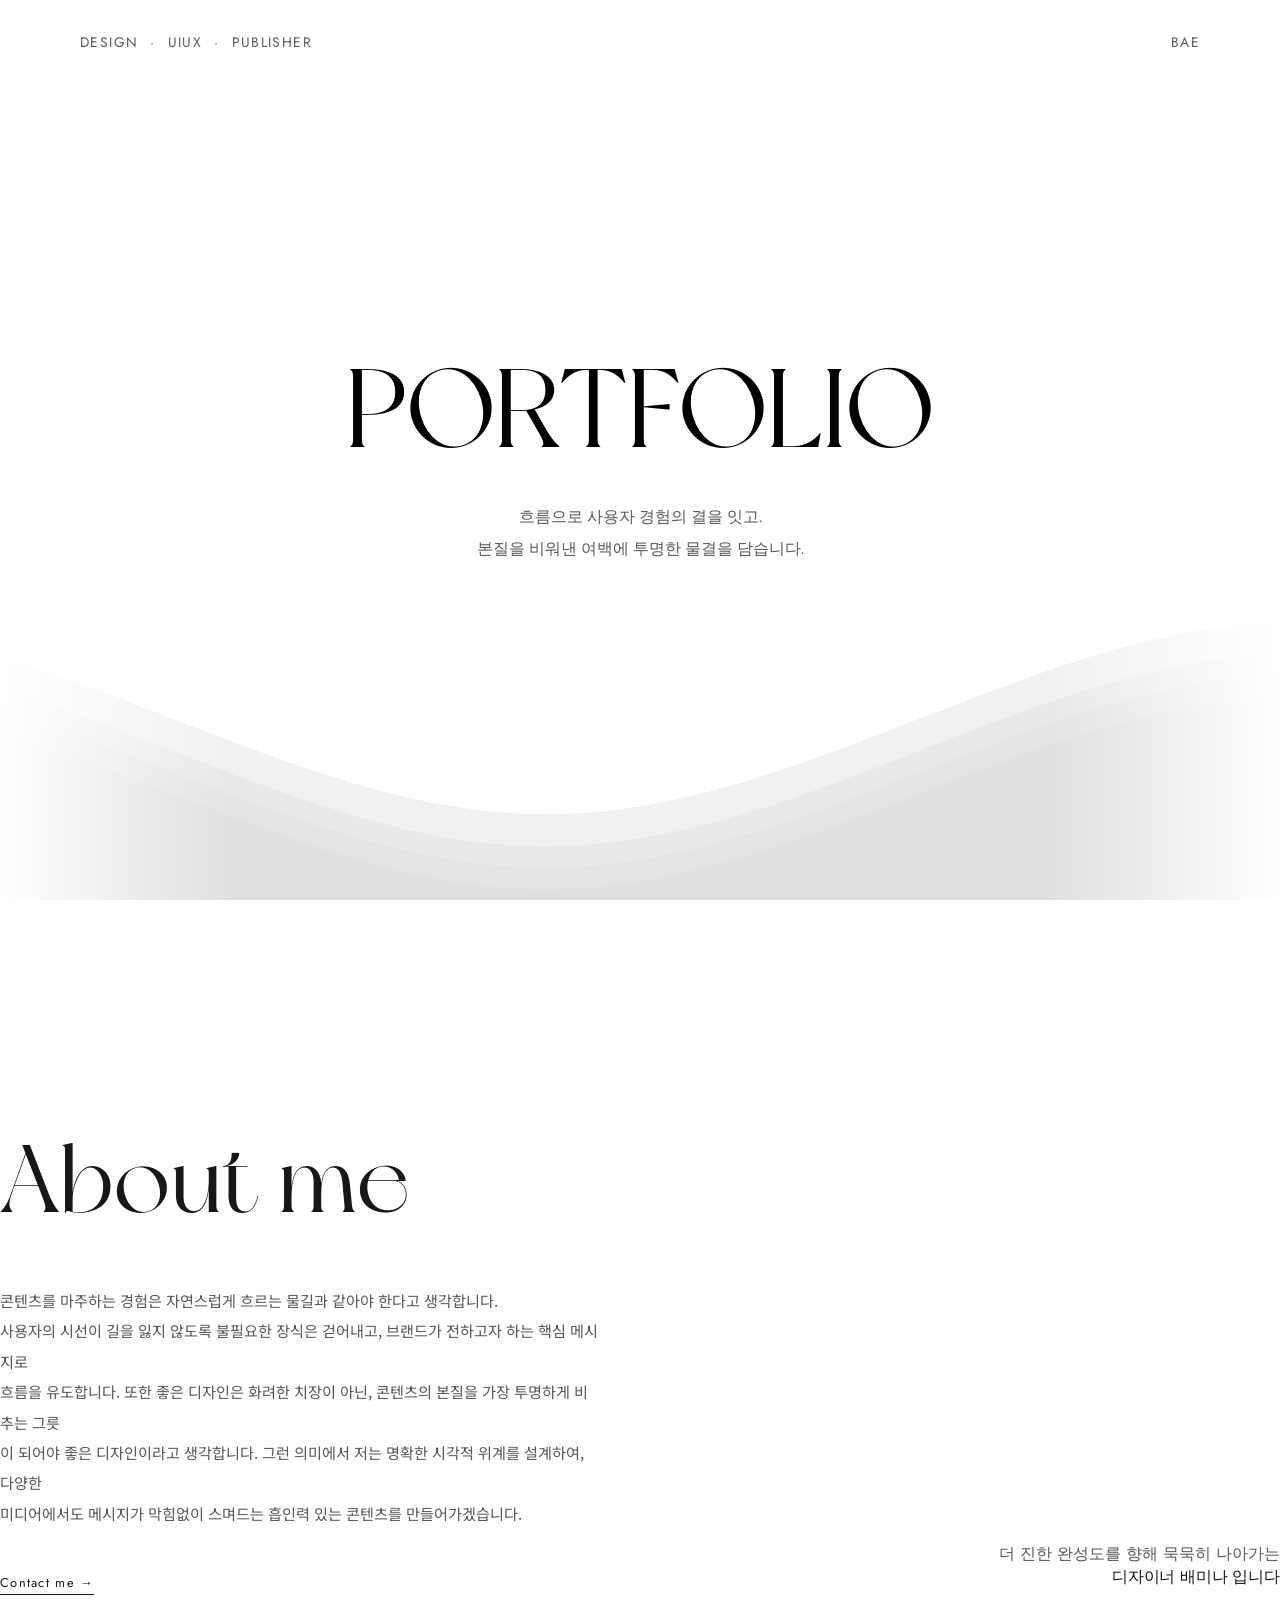
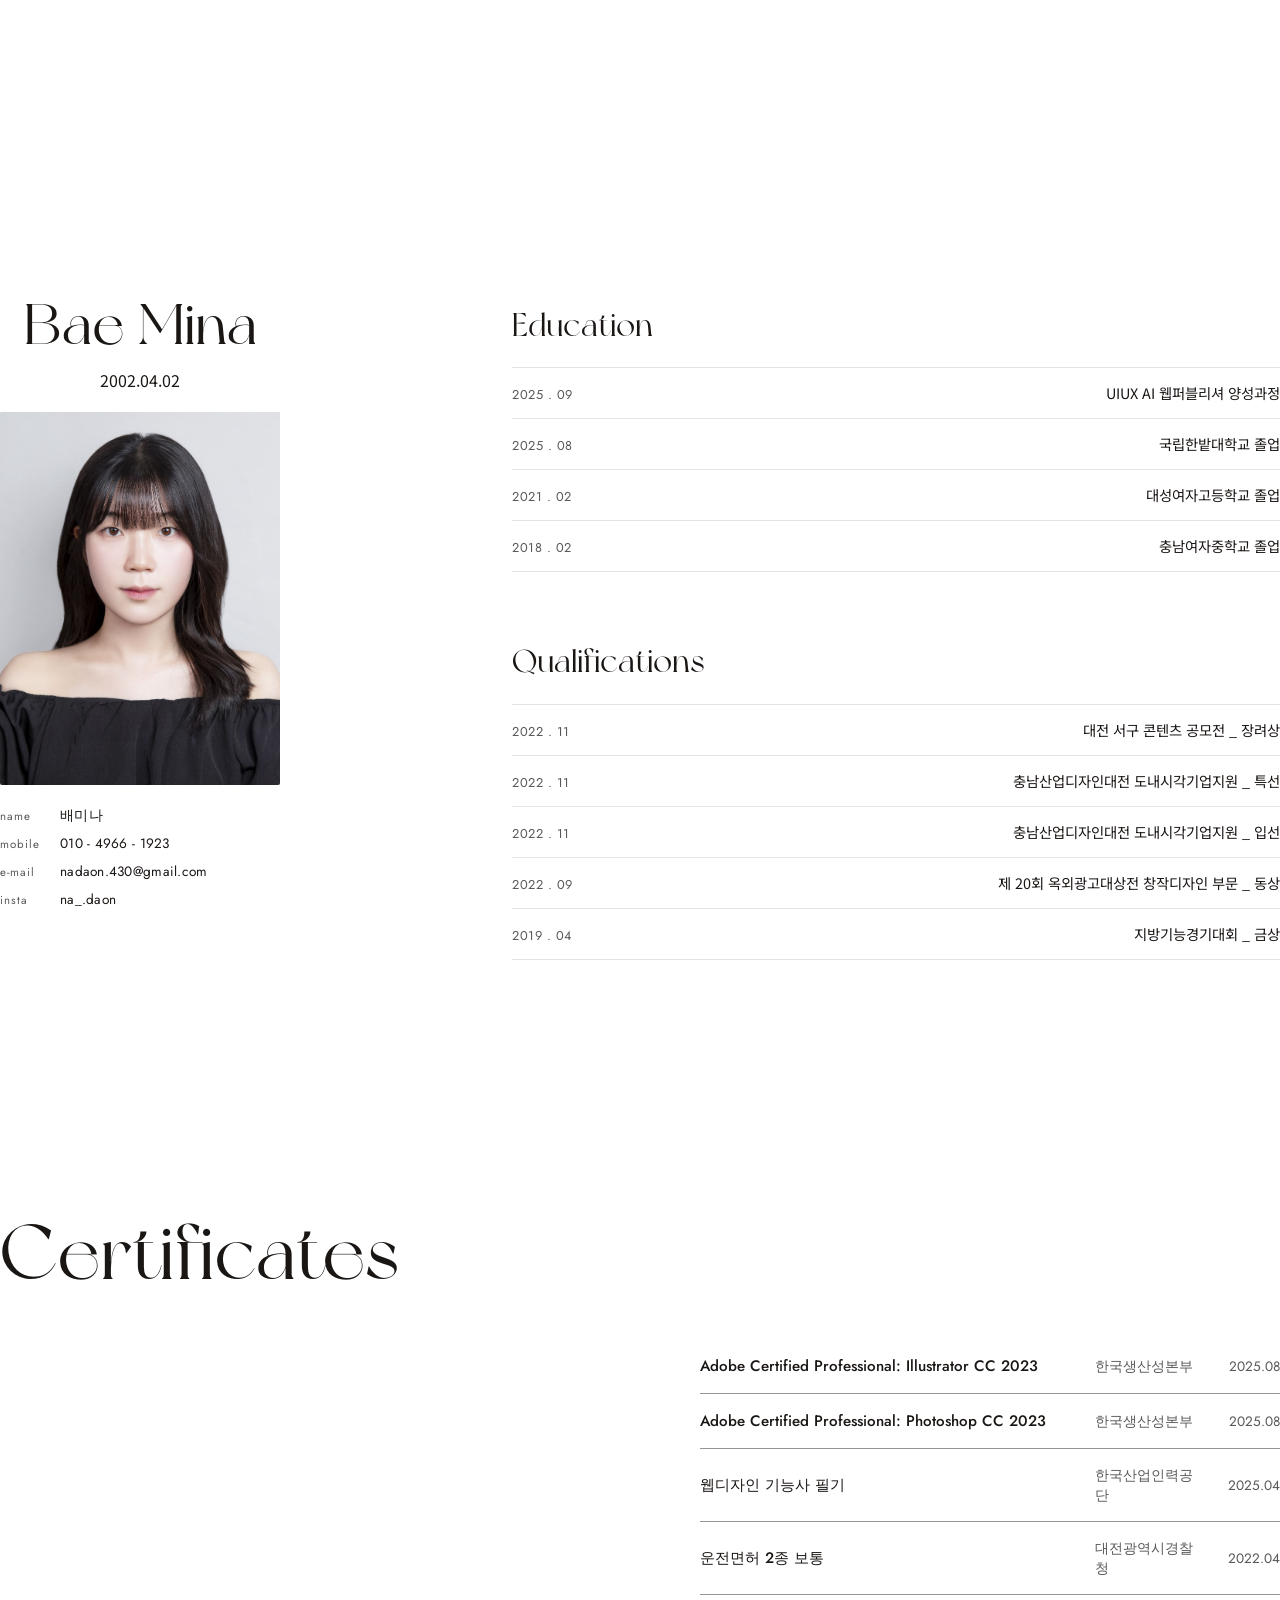
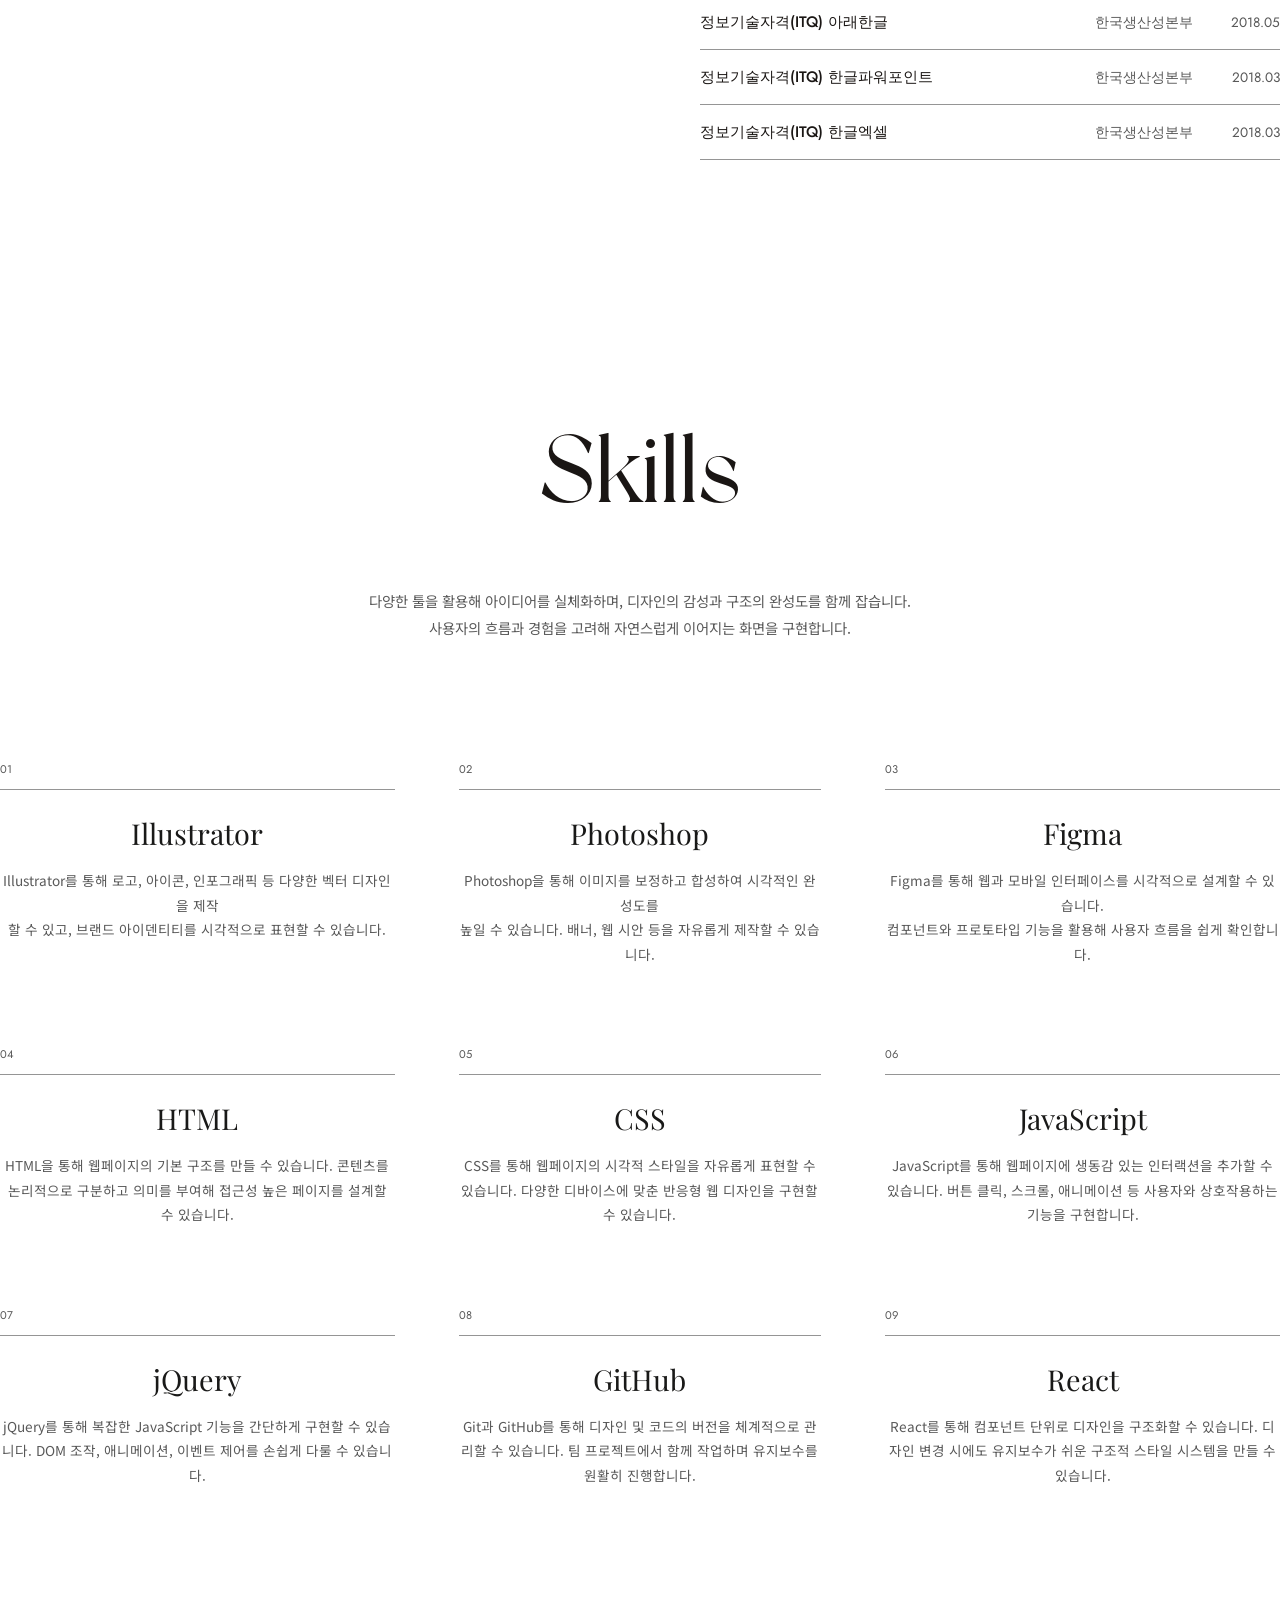
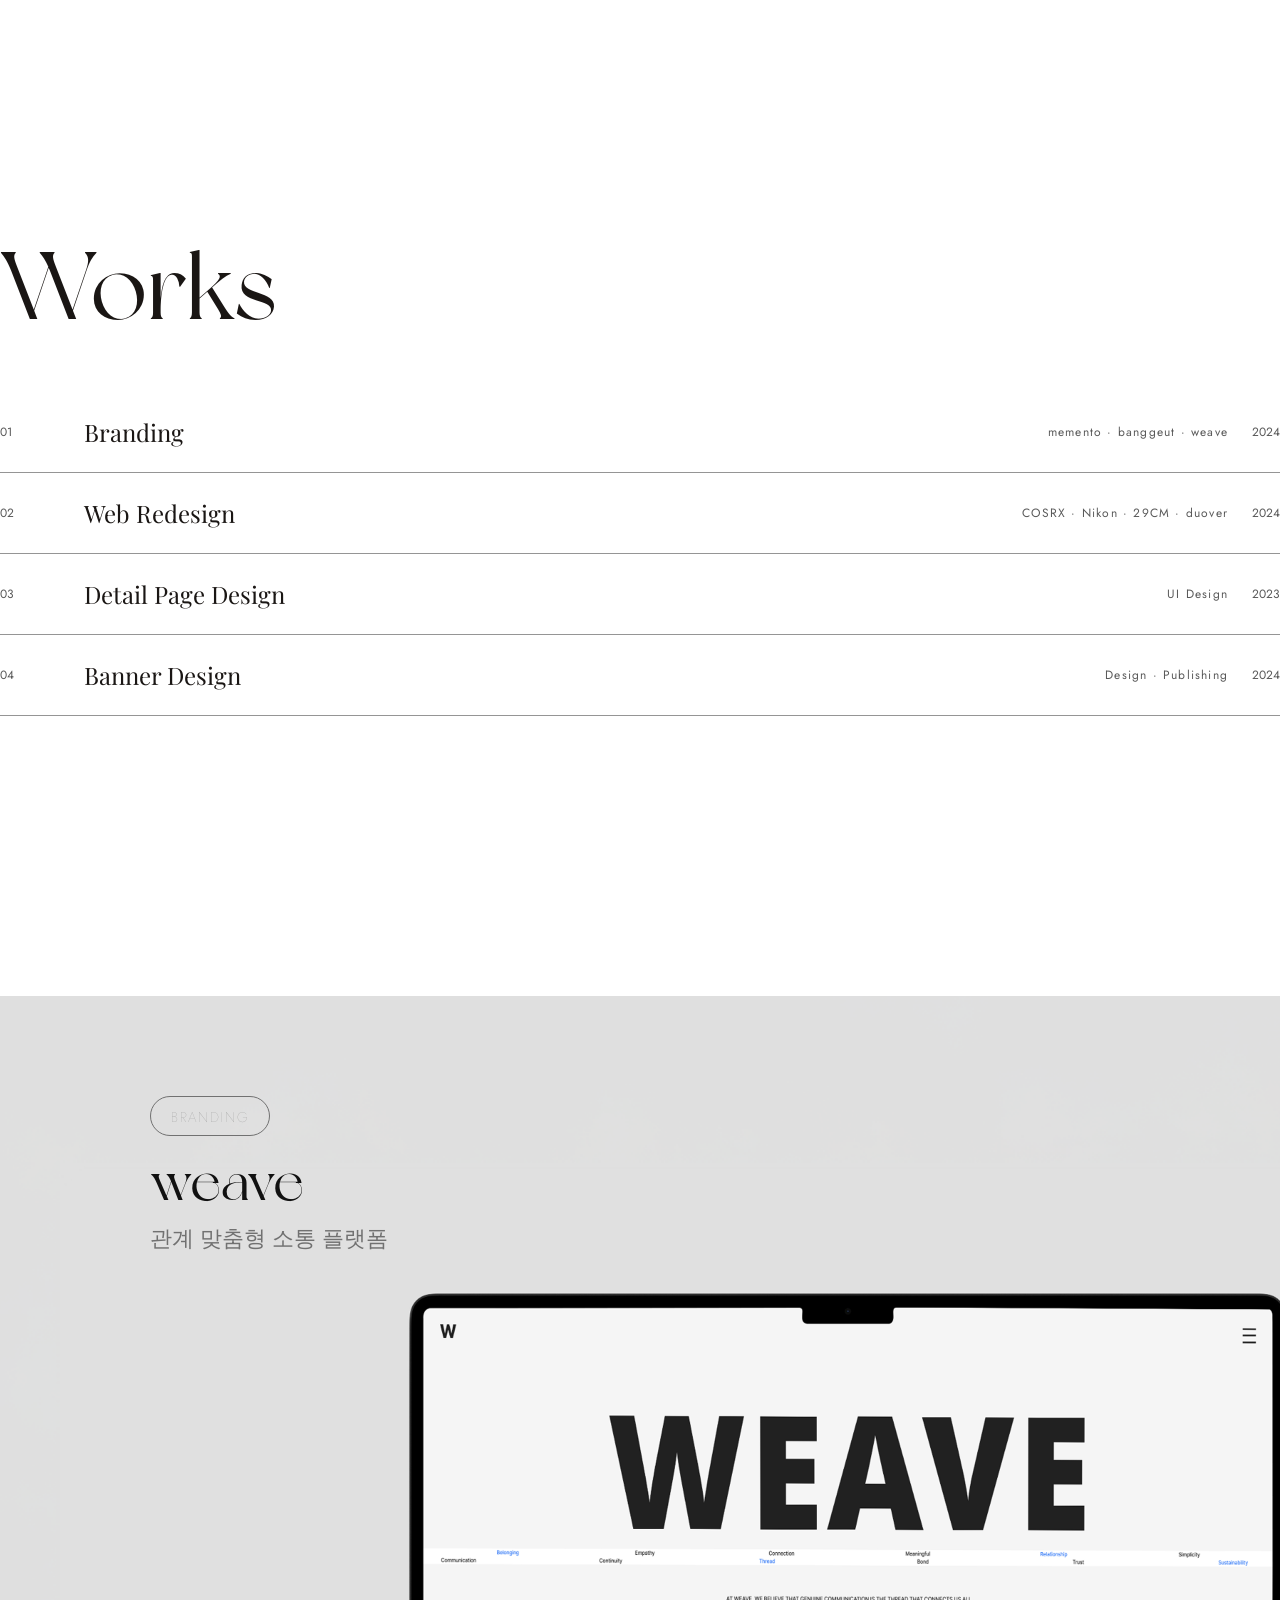
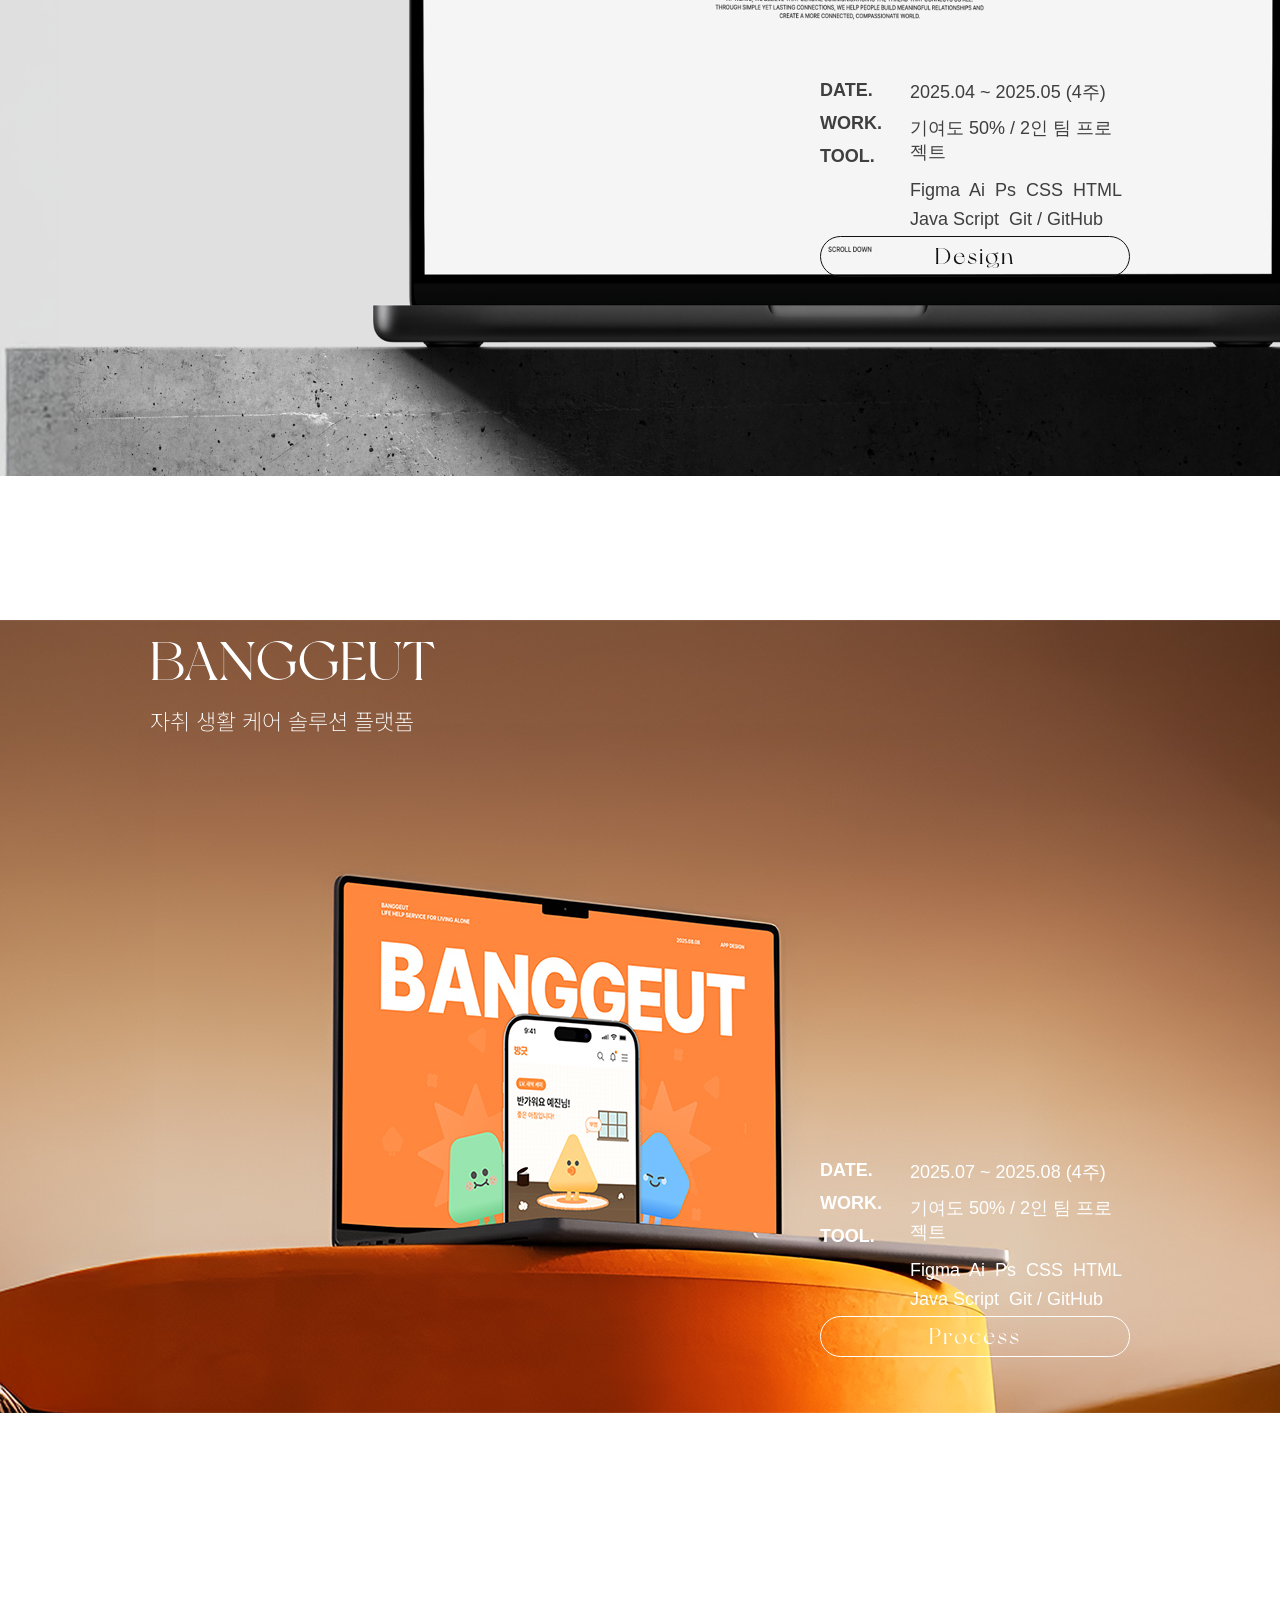
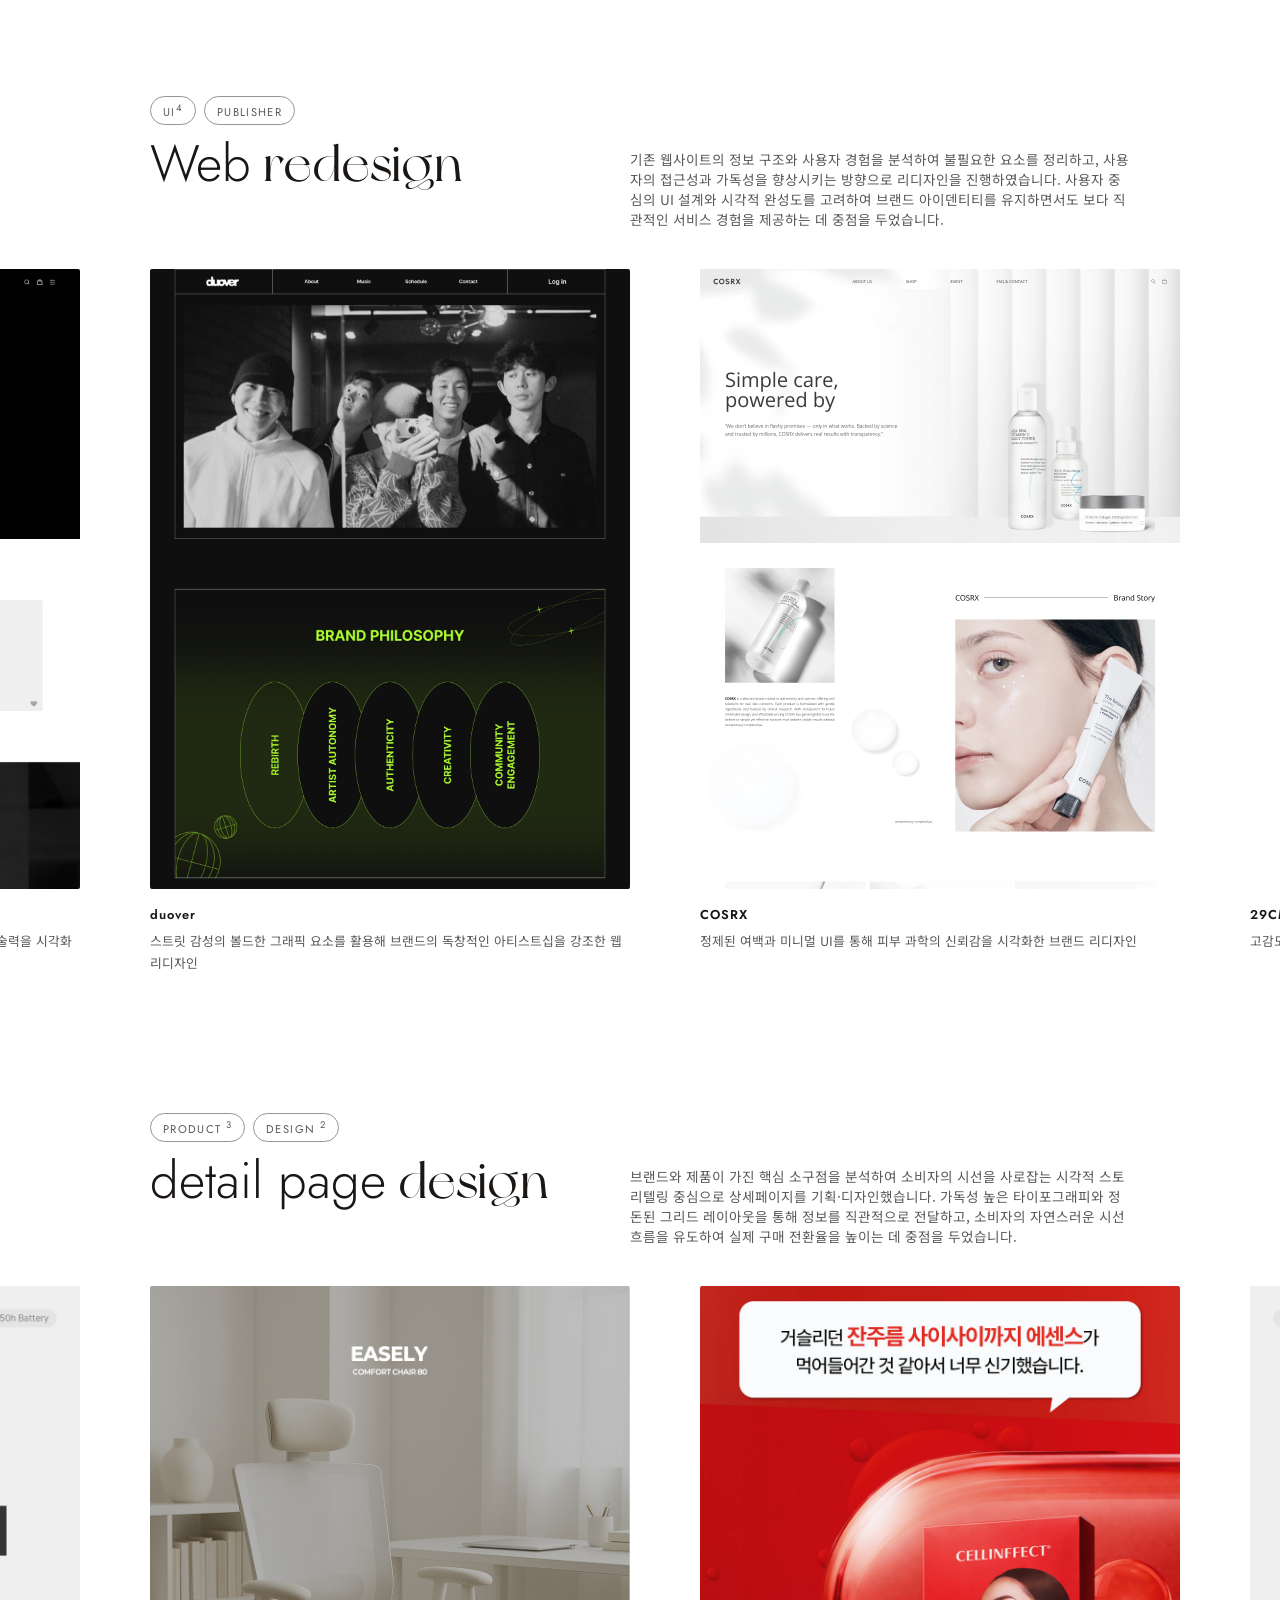
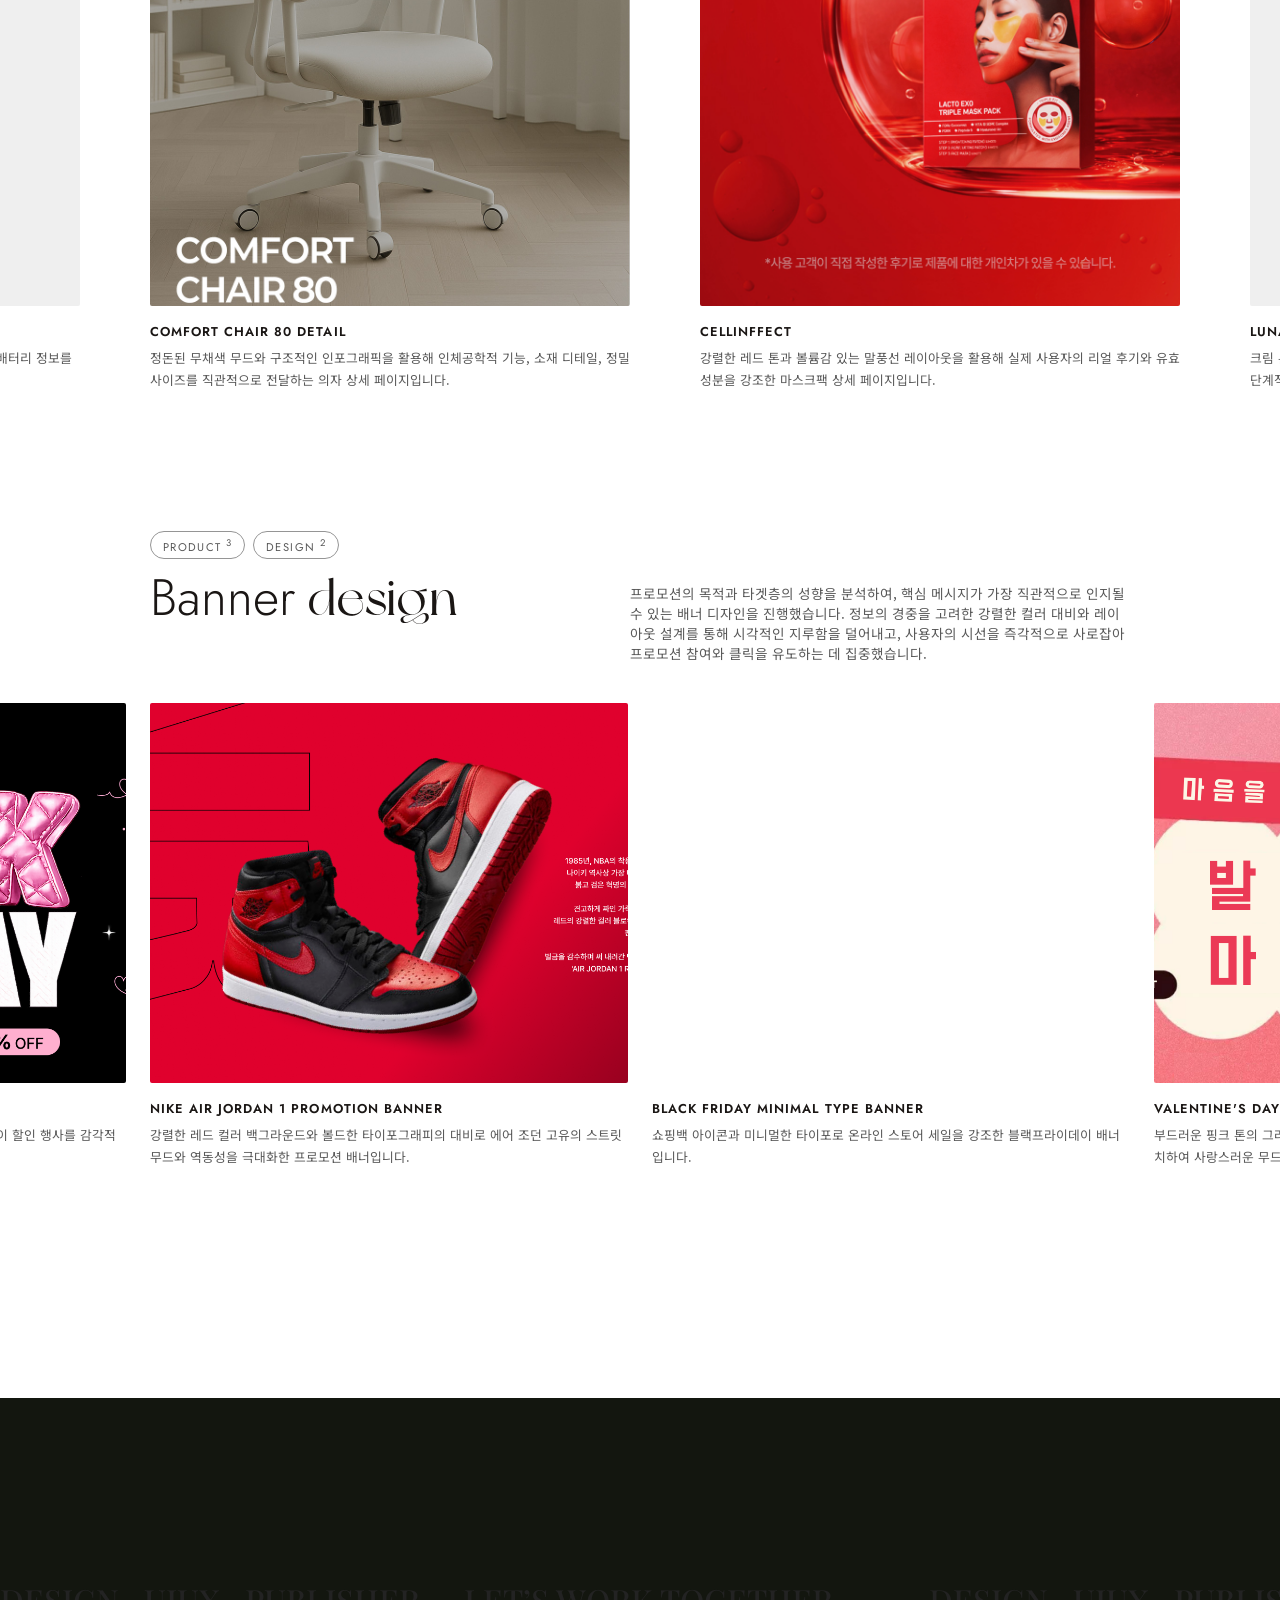
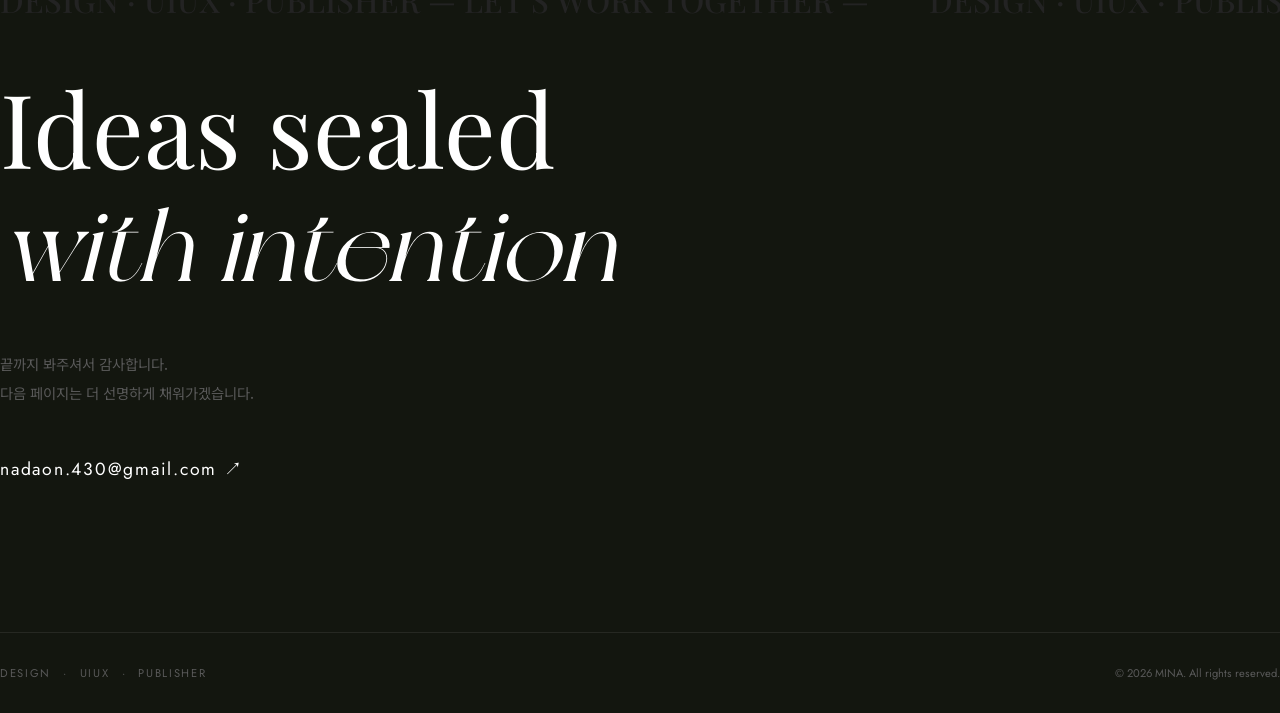
==== commit e5d7662c: "배너 섹션 설명 수정" ====
--- a/index.html
+++ b/index.html
@@ -587,7 +587,7 @@
             </div>
             <div class="slide-header-bottom">
               <h3 class="slide-title"><span>Banner</span>&nbsp;design</h3>
-              <p class="slide-desc">제품의 특성과 매력을 전달하는 상세페이지 디자인입니다. 구성·서체·이미지 배치를 체계적으로 정리해 사용자 이해도를 높였습니다.</p>
+              <p class="slide-desc">프로모션의 목적과 타겟층의 성향을 분석하여, 핵심 메시지가 가장 직관적으로 인지될 수 있는 배너 디자인을 진행했습니다. 정보의 경중을 고려한 강렬한 컬러 대비와 레이아웃 설계를 통해 시각적인 지루함을 덜어내고, 사용자의 시선을 즉각적으로 사로잡아 프로모션 참여와 클릭을 유도하는 데 집중했습니다.</p>
             </div>
           </div>
           <div class="slide-track-wrap">
